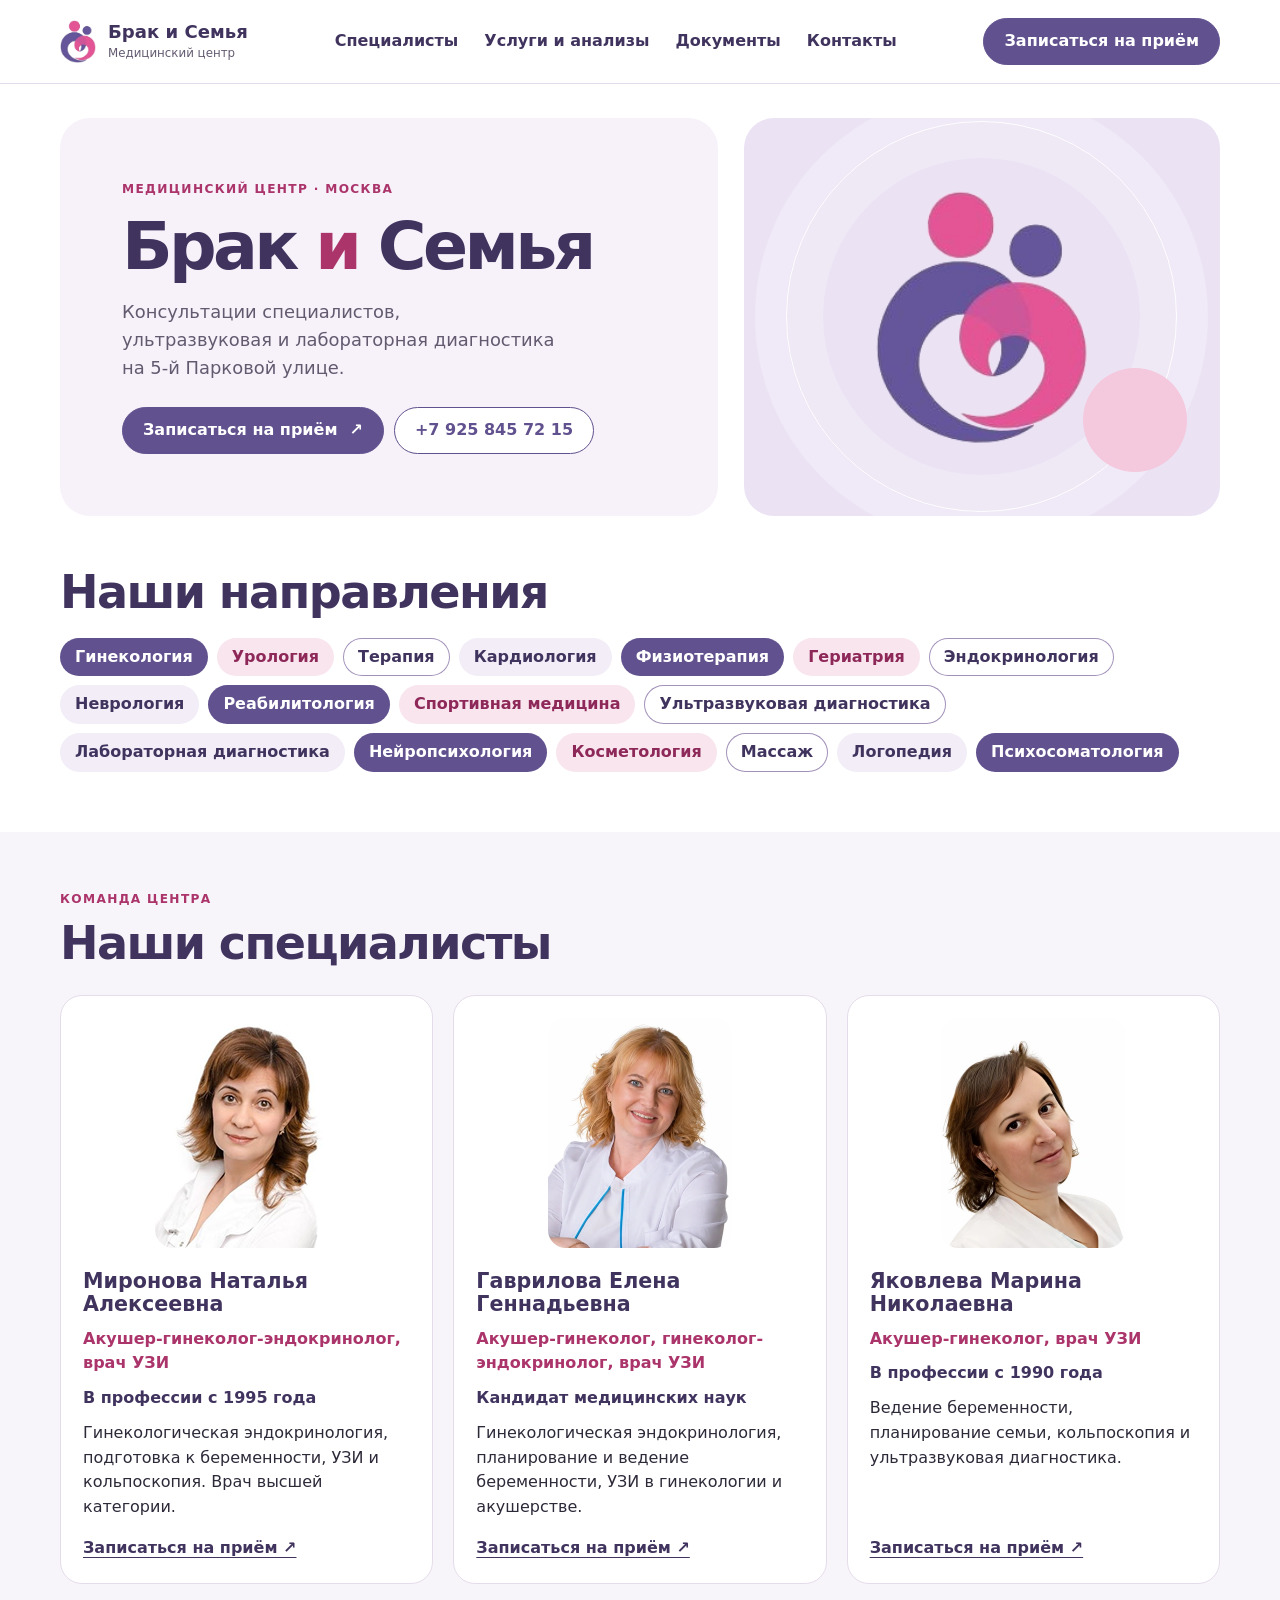
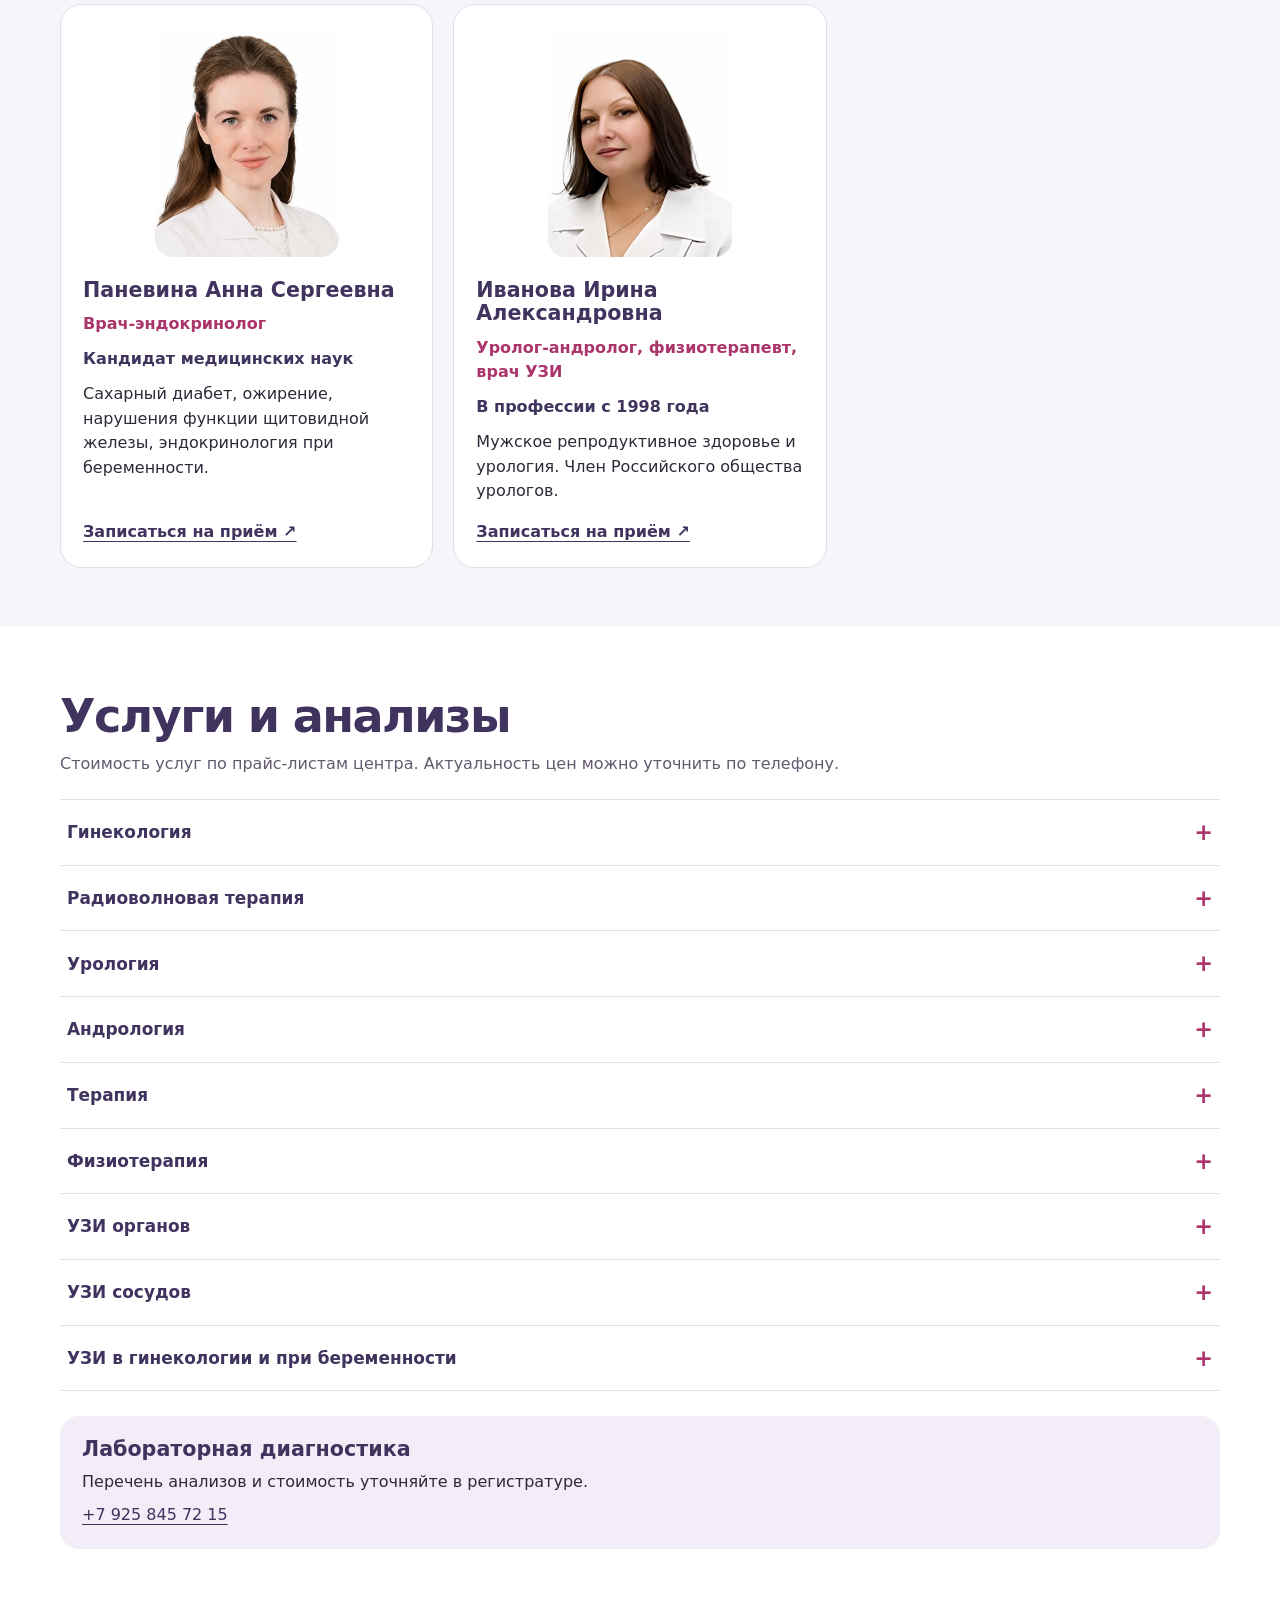
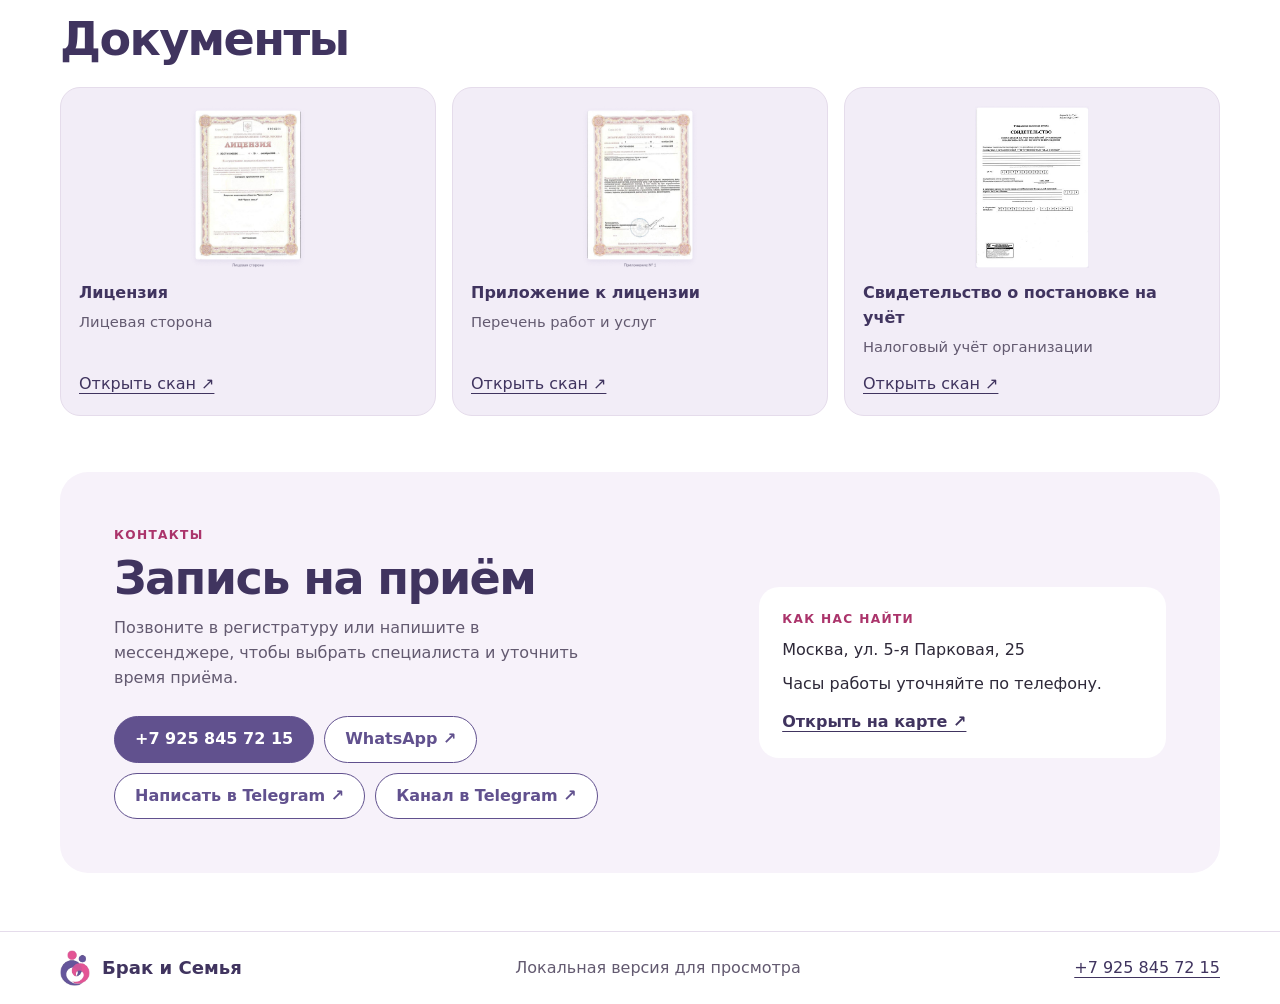
==== index.html @ eb8e4279 "9 ссылка на канал" ====
<!doctype html>
<html lang="ru">
<head>
<meta charset="utf-8">
<meta name="viewport" content="width=device-width, initial-scale=1">
<meta name="robots" content="noindex, nofollow">
<meta name="description" content="Медицинский центр «Брак и Семья» в Москве. Специалисты, услуги и цены, контакты для записи.">
<title>Брак и Семья | Медицинский центр в Москве</title>
<link rel="icon" href="logo.png">
<link rel="stylesheet" href="style.css?v=20261115">
<script src="content.js" defer></script>
<script src="site.js?v=telegram-2" defer></script>
</head>
<body>
<a class="skip" href="#main">Перейти к содержанию</a>
<header>
  <div class="wrap top">
    <a class="brand" href="#main"><img src="logo.png" alt="" width="36" height="43"><span>Брак и Семья<small>Медицинский центр</small></span></a>
    <nav aria-label="Основное меню"><a href="#doctors">Специалисты</a><a href="#services">Услуги и анализы</a><a href="#documents">Документы</a><a href="#contacts">Контакты</a></nav>
    <a class="button" href="#contacts">Записаться на приём</a>
  </div>
</header>
<main id="main">
  <section class="wrap hero" aria-labelledby="title">
    <div class="intro">
      <p class="label">Медицинский центр · Москва</p>
      <h1 id="title">Брак <span>и</span> Семья</h1>
      <p class="lede">Консультации специалистов, ультразвуковая и лабораторная диагностика на 5-й Парковой улице.</p>
      <div class="actions"><a class="button" href="#contacts">Записаться на приём <span aria-hidden="true">↗</span></a><a class="button outline phone"></a></div>
    </div>
    <div class="hero-art" aria-hidden="true"><div class="ring"></div><img src="logo.png" alt="" width="187" height="222"><span class="dot"></span></div>
  </section>
  <section class="wrap directions" aria-labelledby="directions-title">
    <h2 id="directions-title">Наши направления</h2>
    <ul class="chips" id="directions"></ul>
  </section>
  <section class="band" id="doctors" aria-labelledby="doctors-title"><div class="wrap">
    <p class="label">Команда центра</p>
    <h2 id="doctors-title">Наши специалисты</h2>
    <div id="doctor-list" class="doctor-grid"></div>
  </div></section>
  <section class="wrap services" id="services" aria-labelledby="services-title">
    <h2 id="services-title">Услуги и анализы</h2>
    <p class="muted">Стоимость услуг по прайс-листам центра. Актуальность цен можно уточнить по телефону.</p>
    <div id="price-list"></div>
    <div class="labs"><h3>Лабораторная диагностика</h3><p>Перечень анализов и стоимость уточняйте в регистратуре.</p><a class="phone"></a></div>
  </section>
  <section class="wrap documents" id="documents" aria-labelledby="documents-title">
    <h2 id="documents-title">Документы</h2>
    <ul class="document-grid">
      <li><a class="document-card" href="license-front.png" target="_blank" rel="noopener">
        <img src="license-front.png" alt="" loading="lazy">
        <span class="document-name">Лицензия</span>
        <span class="document-description">Лицевая сторона</span>
        <span class="document-action">Открыть скан <span aria-hidden="true">↗</span><span class="sr-only"> в новой вкладке</span></span>
      </a></li>
      <li><a class="document-card" href="license-appendix.png" target="_blank" rel="noopener">
        <img src="license-appendix.png" alt="" loading="lazy">
        <span class="document-name">Приложение к лицензии</span>
        <span class="document-description">Перечень работ и услуг</span>
        <span class="document-action">Открыть скан <span aria-hidden="true">↗</span><span class="sr-only"> в новой вкладке</span></span>
      </a></li>
      <li><a class="document-card" href="tax-certificate.png" target="_blank" rel="noopener">
        <img src="tax-certificate.png" alt="" loading="lazy">
        <span class="document-name">Свидетельство о постановке на учёт</span>
        <span class="document-description">Налоговый учёт организации</span>
        <span class="document-action">Открыть скан <span aria-hidden="true">↗</span><span class="sr-only"> в новой вкладке</span></span>
      </a></li>
    </ul>
  </section>
  <section class="wrap contact-section" id="contacts" aria-labelledby="contacts-title"><div class="contact">
    <div><p class="label">Контакты</p><h2 id="contacts-title">Запись на приём</h2><p class="contact-copy">Позвоните в регистратуру или напишите в мессенджере, чтобы выбрать специалиста и уточнить время приёма.</p>
      <div class="actions"><a class="button phone"></a><a class="button outline" id="whatsapp">WhatsApp ↗</a><a class="button outline" id="telegram-link">Написать в Telegram ↗</a><a class="button outline" href="https://t.me/budetpups">Канал в Telegram ↗</a></div>
    </div>
    <div class="location"><p class="label">Как нас найти</p><p id="address"></p><p id="hours"></p><a id="map">Открыть на карте ↗</a></div>
  </div></section>
</main>
<footer><div class="wrap bottom"><a class="brand" href="#main"><img src="logo.png" alt="" width="30" height="36"><span>Брак и Семья</span></a><p>Локальная версия для просмотра</p><a class="phone"></a></div></footer>
<noscript>Для отображения специалистов, прайс-листа и контактов включите JavaScript.</noscript>
</body>
</html>
---- style.css ----
:root {
  color-scheme: light;
  --purple: #61518e;
  --dark: #40345f;
  --pink: #ab346b;
  --rose: #f9e5ee;
  --lilac: #f2edf7;
  --ink: #2e2939;
  --muted: #635a70;
  --line: #e5dceb;
  font-family: Nunito, "Trebuchet MS", system-ui, sans-serif;
  color: var(--ink);
  background: #fff;
}
*, *::before, *::after { box-sizing: border-box; }
[hidden] { display: none !important; }
body { margin: 0; line-height: 1.55; }
a { color: var(--dark); text-underline-offset: .23em; }
a:hover { color: var(--pink); }
:focus-visible { outline: 3px solid var(--pink); outline-offset: 4px; }
p, h1, h2, h3 { margin: 0; }
.wrap { width: min(1160px, calc(100% - 64px)); margin-inline: auto; }
.skip { position: absolute; top: 0; left: 1rem; transform: translateY(-120%); background: white; z-index: 2; }
.skip:focus { transform: none; }
header { border-bottom: 1px solid var(--line); }
.top, .bottom { display: flex; justify-content: space-between; align-items: center; gap: 24px; padding-block: 18px; }
.brand { display: inline-flex; align-items: center; gap: 12px; text-decoration: none; font-weight: 850; font-size: 1.13rem; line-height: 1.14; }
.brand small { display: block; font-weight: 500; color: var(--muted); font-size: .74rem; margin-top: 4px; }
nav { display: flex; flex-wrap: wrap; gap: 26px; }
nav a { font-weight: 650; text-decoration: none; }
.button { display: inline-flex; align-items: center; justify-content: center; gap: 12px; min-height: 46px; padding: 10px 20px; border-radius: 999px; border: 1px solid var(--purple); background: var(--purple); color: white; text-decoration: none; font-weight: 750; text-align: center; }
.button:hover { color: white; background: var(--dark); }
.outline { background: white; color: var(--purple); }
.hero { display: grid; grid-template-columns: 1.38fr 1fr; gap: 26px; margin-top: 34px; }
.intro, .hero-art { border-radius: 30px; min-height: 374px; }
.intro { padding: clamp(30px, 5vw, 62px); background: #f7f2fa; display: grid; align-content: center; justify-items: start; }
.label { color: var(--pink); font-size: .76rem; letter-spacing: .11em; text-transform: uppercase; font-weight: 850; }
h1, h2, h3 { color: var(--dark); line-height: 1.13; }
h1 { font-size: clamp(2.6rem, 5.2vw, 4.8rem); letter-spacing: -.055em; margin: .15em 0 .22em; }
h1 span { color: var(--pink); }
.lede { color: var(--muted); font-size: 1.12rem; max-width: 38ch; }
.actions { display: flex; flex-wrap: wrap; gap: 10px; margin-top: 25px; }
.hero-art { position: relative; overflow: hidden; isolation: isolate; display: grid; place-items: center; background: #ebe3f4; }
.hero-art img { position: relative; z-index: 1; width: clamp(145px, 17vw, 218px); height: auto; }
.ring { position: absolute; width: 82%; aspect-ratio: 1; border: 1px solid #fff; border-radius: 50%; box-shadow: 0 0 0 31px #ffffff37, inset 0 0 0 36px #ffffff32; }
.dot { position: absolute; border-radius: 50%; width: 104px; height: 104px; background: #f4c8dd; right: 7%; bottom: 11%; }
h2 { font-size: clamp(1.8rem, 3.6vw, 3rem); letter-spacing: -.035em; }
.directions { padding-block: 50px 60px; }
.chips { list-style: none; padding: 0; display: flex; flex-wrap: wrap; gap: 9px; margin: 20px 0 0; }
.chips li { padding: 7px 15px; border-radius: 99px; background: var(--lilac); color: var(--dark); font-weight: 680; }
.chips li:nth-child(4n+2) { background: var(--rose); color: #8d2858; }
.chips li:nth-child(4n+3) { background: white; box-shadow: inset 0 0 0 1px #a292b9; }
.chips li:nth-child(4n+1) { background: var(--purple); color: white; }
.band { background: #f8f5fa; padding-block: 58px; }
.band h2, .contact h2 { margin-top: 8px; }
.doctor-grid { display: grid; grid-template-columns: repeat(3, minmax(0, 1fr)); gap: 20px; margin-top: 26px; }
.doctor { border: 1px solid var(--line); border-radius: 22px; overflow: hidden; background: white; display: flex; flex-direction: column; }
.portrait { display: block; width: min(184px, calc(100% - 32px)); height: auto; aspect-ratio: 4 / 5; object-fit: contain; margin: 22px auto 0; border-radius: 18px; }
.doctor-body { padding: 22px; display: flex; flex-direction: column; flex: 1; gap: 10px; }
.doctor h3, .labs h3 { font-size: 1.29rem; }
.role { color: var(--pink); font-weight: 720; }
.credential { font-weight: 740; color: var(--dark); }
.doctor-link { padding-top: 6px; margin-top: auto; font-weight: 750; }
.services { padding-block: 64px 24px; }
.muted { margin-top: 10px; color: var(--muted); }
#price-list { margin-top: 22px; }
.price { border-bottom: 1px solid var(--line); }
.price:first-child { border-top: 1px solid var(--line); }
summary { cursor: pointer; font-weight: 760; color: var(--dark); }
.price summary { list-style: none; display: flex; justify-content: space-between; align-items: center; gap: 14px; padding: 15px 7px; font-size: 1.06rem; }
.price summary::-webkit-details-marker { display: none; }
.price summary::after { content: "+"; font-size: 1.4rem; color: var(--pink); }
.price[open] summary::after { content: "−"; }
table { width: 100%; border-collapse: collapse; margin-bottom: 14px; text-align: left; }
th, td { padding: 10px 7px; border-top: 1px solid var(--line); }
th { color: var(--muted); }
td:last-child, th:last-child { text-align: right; white-space: nowrap; }
td:last-child { color: var(--dark); font-weight: 760; }
.labs { padding: 22px; margin-top: 25px; border-radius: 19px; background: var(--lilac); }
.labs p { margin: 8px 0; }
.contact-section { padding-block: 36px 58px; }
.contact { display: grid; grid-template-columns: 1.5fr 1fr; gap: 35px; background: #f7f2fa; border-radius: 28px; padding: clamp(24px, 5vw, 54px); }
.contact-copy { max-width: 48ch; margin-top: 12px; color: var(--muted); }
.location { padding: 23px; background: white; border-radius: 20px; align-self: center; }
.location p + p { margin-top: 9px; }
.location a { display: inline-block; margin-top: 14px; font-weight: 750; }
#telegram-code { margin-top: 16px; }
#telegram-code img { display: block; margin-top: 12px; max-width: 100%; height: auto; border-radius: 12px; }
footer { border-top: 1px solid var(--line); color: var(--muted); }
.documents { padding-block: 40px 20px; }
.document-grid { display: grid; grid-template-columns: repeat(3, minmax(0, 1fr)); gap: 16px; list-style: none; padding: 0; margin: 22px 0 0; }
.document-card { height: 100%; display: flex; flex-direction: column; gap: 5px; padding: 18px; border-radius: 20px; background: var(--lilac); border: 1px solid var(--line); text-decoration: none; }
.document-card img { width: 100%; height: 162px; object-fit: contain; margin-bottom: 8px; }
.document-name { font-weight: 780; }
.document-description { color: var(--muted); font-size: .92rem; }
.document-action { margin-top: auto; padding-top: 8px; text-decoration: underline; }
.sr-only { position: absolute; width: 1px; height: 1px; padding: 0; margin: -1px; overflow: hidden; clip-path: inset(50%); white-space: nowrap; }
@media (max-width: 950px) {
  .top { flex-wrap: wrap; }
  nav { order: 3; width: 100%; }
  .doctor-grid { grid-template-columns: repeat(2, minmax(0, 1fr)); }
}
@media (max-width: 670px) {
  .wrap { width: calc(100% - 32px); }
  .top { gap: 14px; }
  .top .button { font-size: .85rem; padding-inline: 12px; }
  nav { gap: 8px 16px; font-size: .9rem; }
  .hero, .contact { grid-template-columns: 1fr; gap: 12px; }
  .hero { margin-top: 18px; }
  .intro { min-height: 0; }
  .hero-art { min-height: 205px; }
  .hero-art img { width: 110px; }
  .directions, .band, .services { padding-top: 36px; }
  .doctor-grid, .document-grid { grid-template-columns: 1fr; }
  .contact { gap: 22px; }
  .bottom { align-items: start; flex-direction: column; gap: 10px; }
}
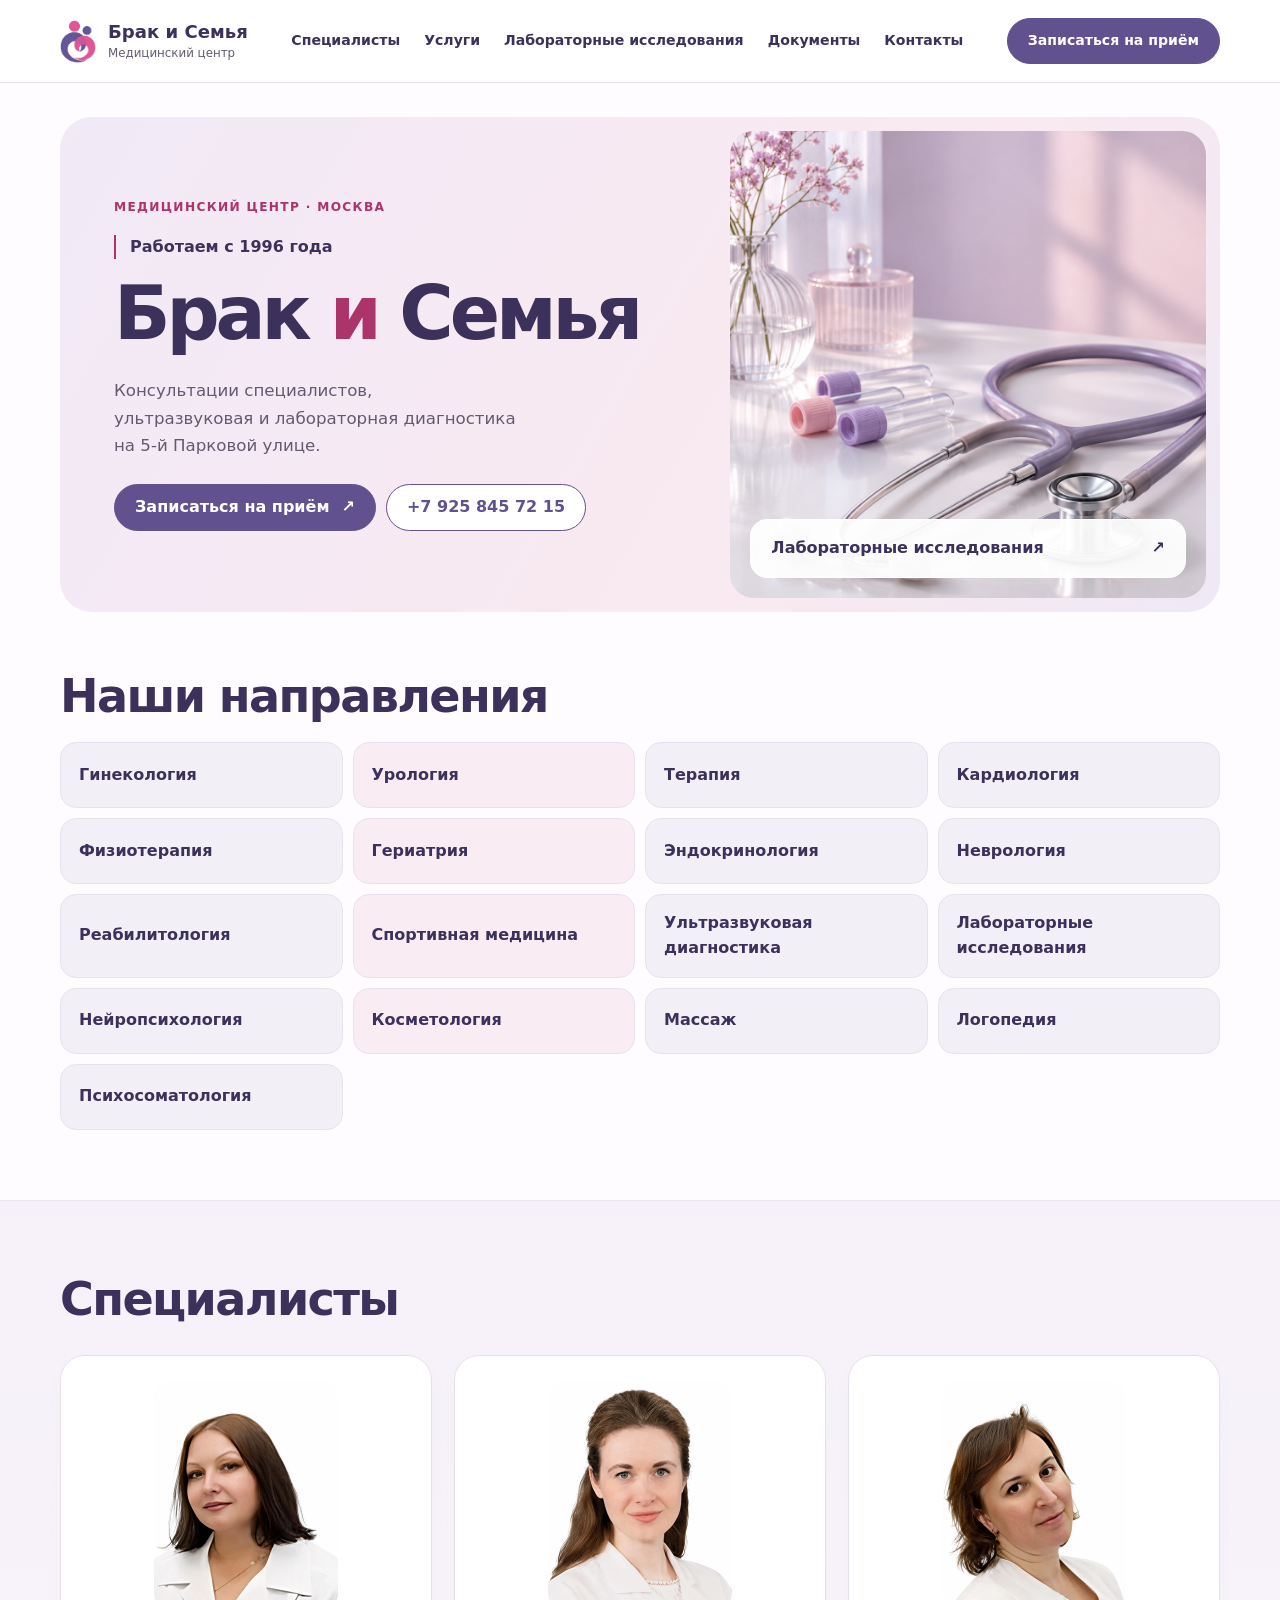
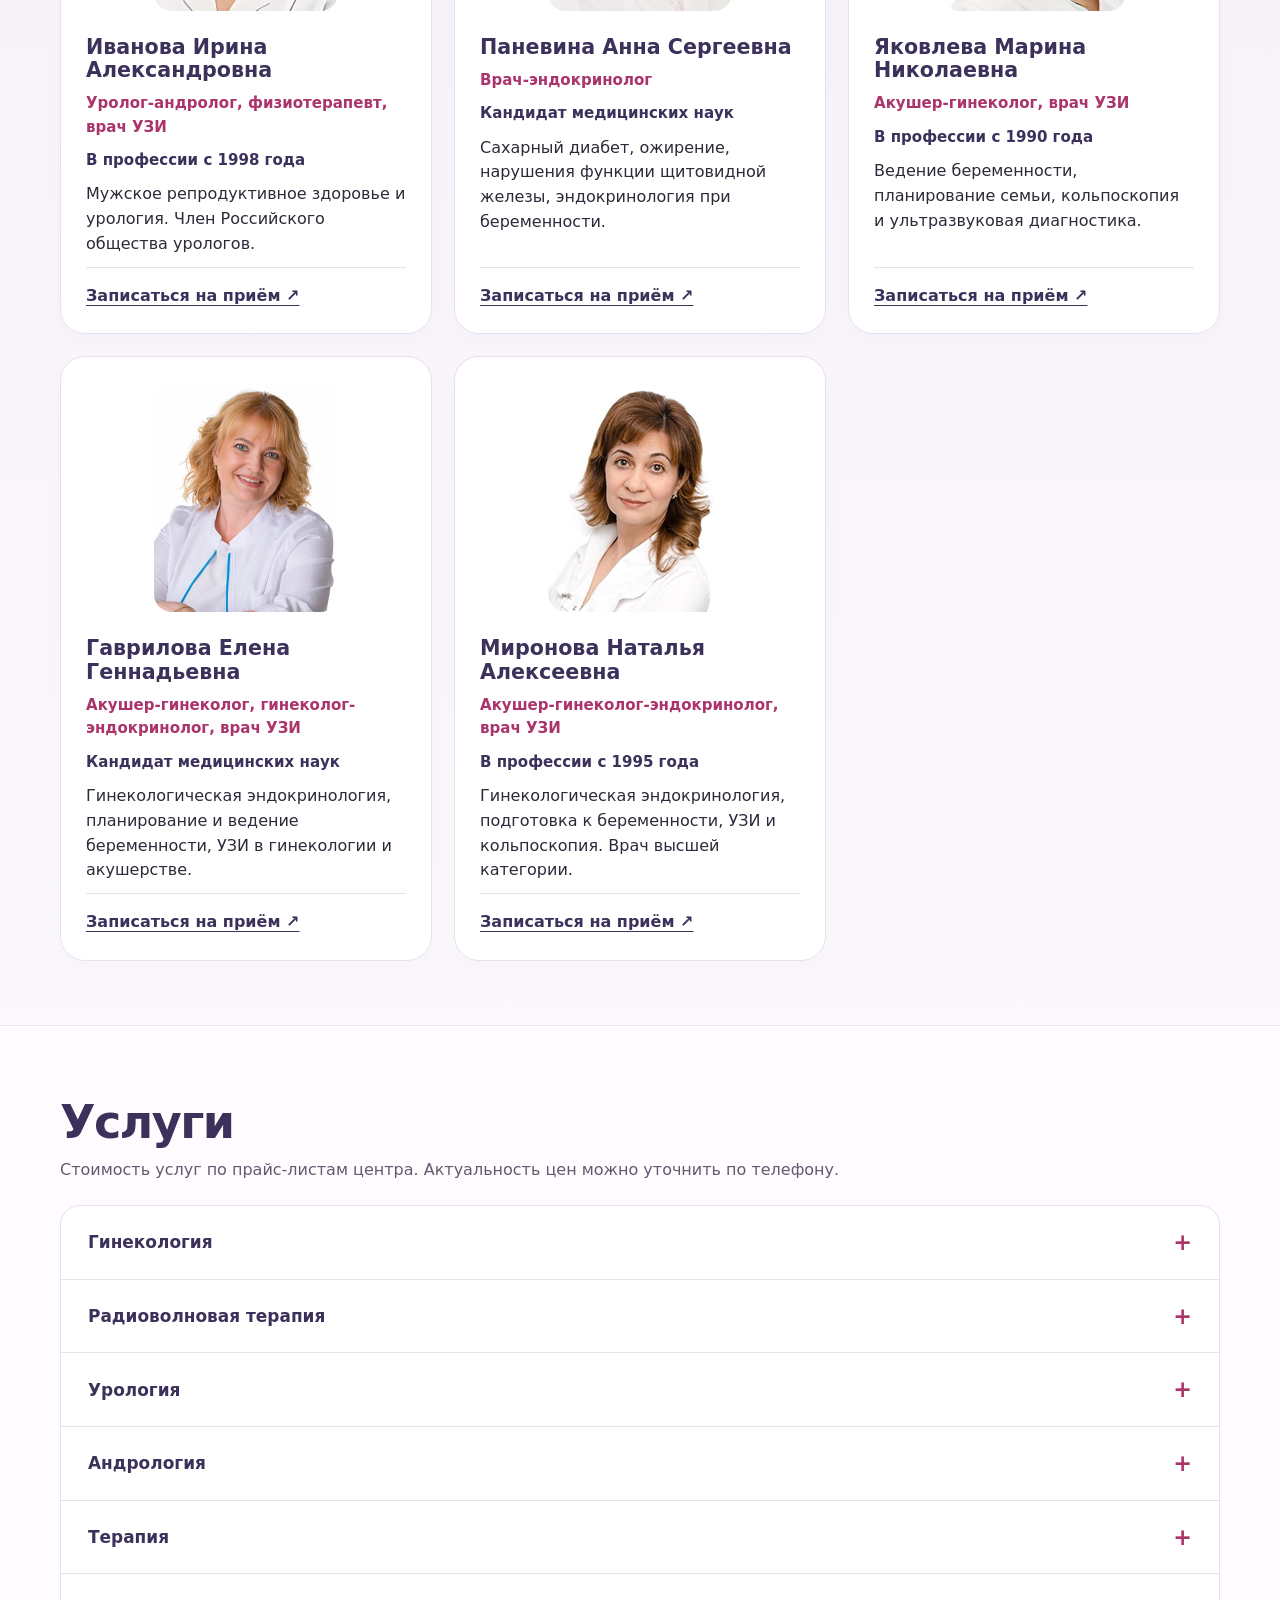
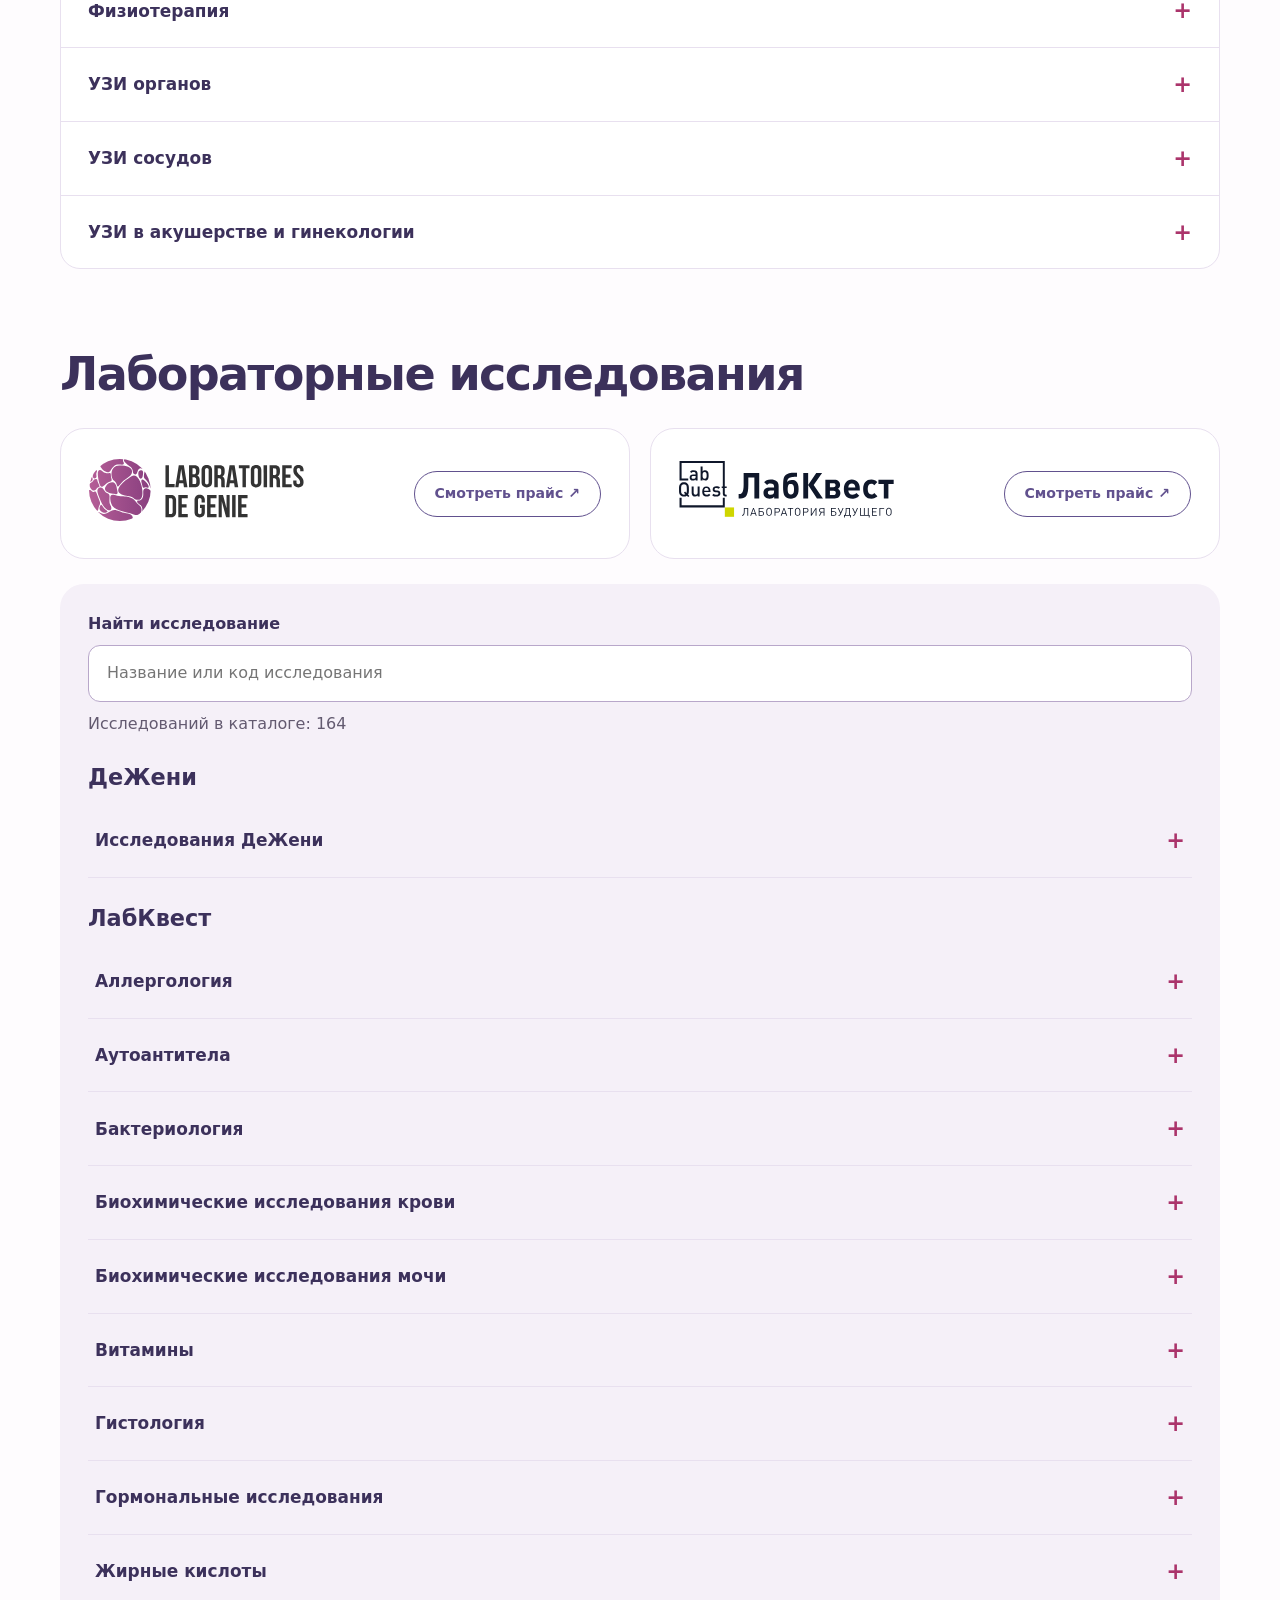
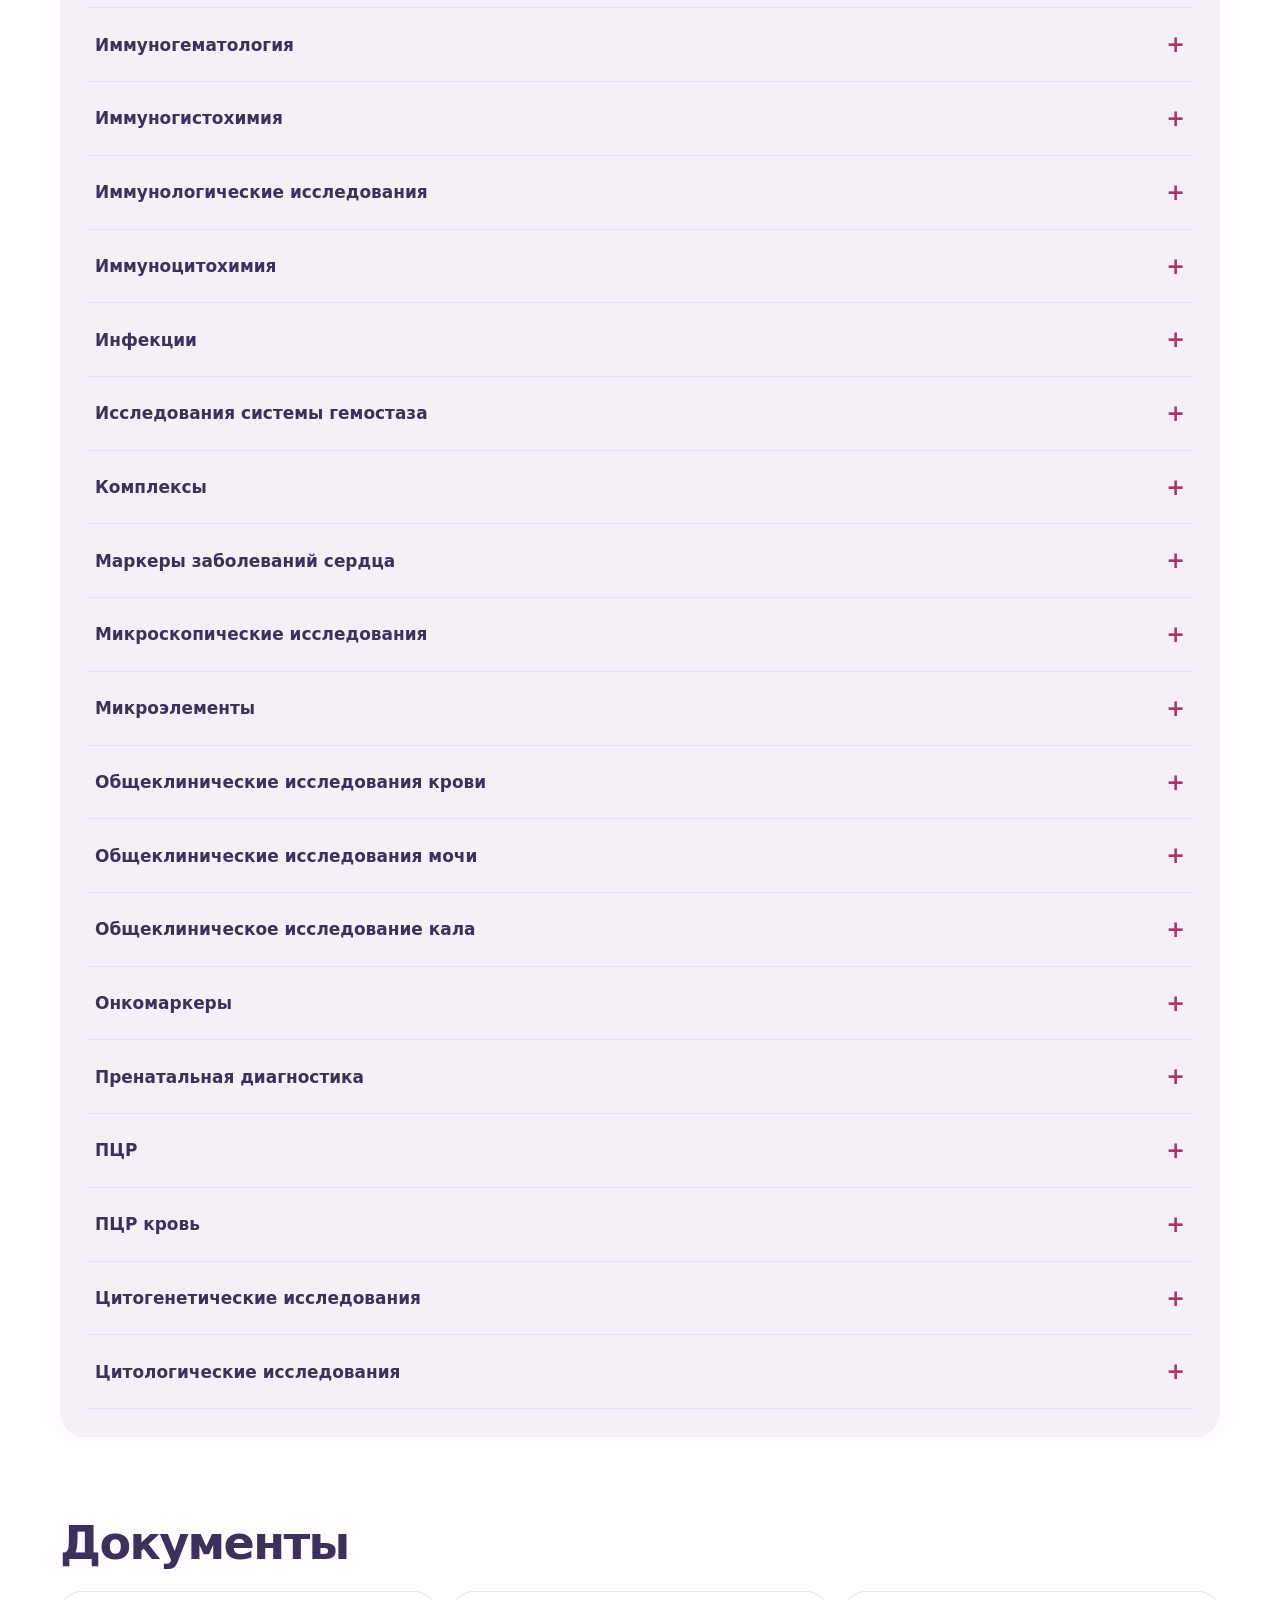
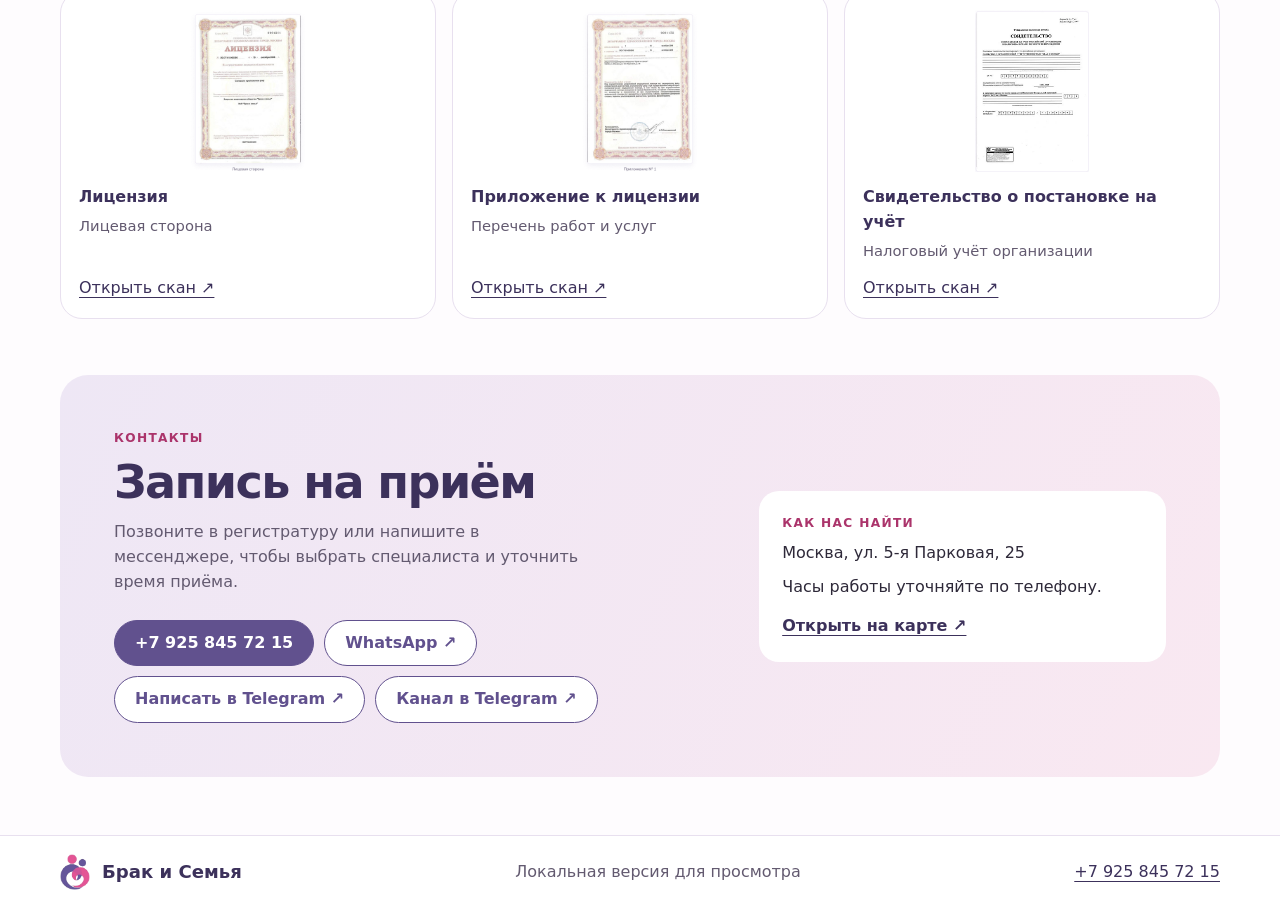
==== commit 23917cef: "big obnovlenie Обновление с правками и редизайн" ====
--- a/index.html
+++ b/index.html
@@ -7,43 +7,52 @@
 <meta name="description" content="Медицинский центр «Брак и Семья» в Москве. Специалисты, услуги и цены, контакты для записи.">
 <title>Брак и Семья | Медицинский центр в Москве</title>
 <link rel="icon" href="logo.png">
-<link rel="stylesheet" href="style.css?v=20261115">
-<script src="content.js" defer></script>
-<script src="site.js?v=telegram-2" defer></script>
+<link rel="stylesheet" href="style.css?v=20261123">
+<script src="content.js?v=20261123" defer></script>
+<script src="site.js?v=20261123" defer></script>
 </head>
 <body>
 <a class="skip" href="#main">Перейти к содержанию</a>
 <header>
   <div class="wrap top">
     <a class="brand" href="#main"><img src="logo.png" alt="" width="36" height="43"><span>Брак и Семья<small>Медицинский центр</small></span></a>
-    <nav aria-label="Основное меню"><a href="#doctors">Специалисты</a><a href="#services">Услуги и анализы</a><a href="#documents">Документы</a><a href="#contacts">Контакты</a></nav>
+    <nav aria-label="Основное меню"><a href="#doctors">Специалисты</a><a href="#services">Услуги</a><a href="#laboratory">Лабораторные исследования</a><a href="#documents">Документы</a><a href="#contacts">Контакты</a></nav>
     <a class="button" href="#contacts">Записаться на приём</a>
   </div>
 </header>
 <main id="main">
   <section class="wrap hero" aria-labelledby="title">
     <div class="intro">
-      <p class="label">Медицинский центр · Москва</p>
+      <p class="label">Медицинский центр · Москва</p><p class="since">Работаем с 1996 года</p>
       <h1 id="title">Брак <span>и</span> Семья</h1>
       <p class="lede">Консультации специалистов, ультразвуковая и лабораторная диагностика на 5-й Парковой улице.</p>
       <div class="actions"><a class="button" href="#contacts">Записаться на приём <span aria-hidden="true">↗</span></a><a class="button outline phone"></a></div>
     </div>
-    <div class="hero-art" aria-hidden="true"><div class="ring"></div><img src="logo.png" alt="" width="187" height="222"><span class="dot"></span></div>
+    <div class="hero-art"><img class="hero-photo" src="medical-still-life.png" alt="Медицинские инструменты и лабораторные пробирки" width="1024" height="1280"><a class="hero-caption" href="#laboratory">Лабораторные исследования <span aria-hidden="true">↗</span></a></div>
   </section>
   <section class="wrap directions" aria-labelledby="directions-title">
     <h2 id="directions-title">Наши направления</h2>
     <ul class="chips" id="directions"></ul>
   </section>
   <section class="band" id="doctors" aria-labelledby="doctors-title"><div class="wrap">
-    <p class="label">Команда центра</p>
-    <h2 id="doctors-title">Наши специалисты</h2>
+    <h2 id="doctors-title">Специалисты</h2>
     <div id="doctor-list" class="doctor-grid"></div>
   </div></section>
   <section class="wrap services" id="services" aria-labelledby="services-title">
-    <h2 id="services-title">Услуги и анализы</h2>
+    <h2 id="services-title">Услуги</h2>
     <p class="muted">Стоимость услуг по прайс-листам центра. Актуальность цен можно уточнить по телефону.</p>
     <div id="price-list"></div>
-    <div class="labs"><h3>Лабораторная диагностика</h3><p>Перечень анализов и стоимость уточняйте в регистратуре.</p><a class="phone"></a></div>
+    
+  </section>
+  <section class="wrap laboratory" id="laboratory" aria-labelledby="laboratory-title">
+    <h2 id="laboratory-title">Лабораторные исследования</h2>
+    <div class="lab-partners" id="lab-partners"></div>
+    <div class="lab-catalog">
+      <label for="lab-search">Найти исследование</label>
+      <input id="lab-search" type="search" placeholder="Название или код исследования" autocomplete="off">
+      <p id="lab-status" class="muted" role="status"></p>
+      <div id="lab-prices"></div>
+    </div>
   </section>
   <section class="wrap documents" id="documents" aria-labelledby="documents-title">
     <h2 id="documents-title">Документы</h2>
--- a/style.css
+++ b/style.css
@@ -115,3 +115,81 @@
   .contact { gap: 22px; }
   .bottom { align-items: start; flex-direction: column; gap: 10px; }
 }
+
+/* Refined clinic layout and laboratory catalogue. */
+:root { --dark: #3c315b; --line: #e8e0ef; }
+body { background: #fefcfe; }
+header { background: #fff; }
+.top { gap: 20px; flex-wrap: wrap; }
+nav { gap: 12px 24px; flex: 1 1 500px; justify-content: center; font-size: .88rem; }
+.top > .button { font-size: .88rem; }
+.hero { background: linear-gradient(120deg, #f1eaf7, #fae9f0 66%, #eee9f6); padding: 14px; gap: 0; border-radius: 32px; min-height: 495px; }
+.intro { background: none; padding: 40px; }
+.since { margin-top: 18px; padding-left: 14px; border-left: 2px solid var(--pink); color: var(--dark); font-weight: 700; }
+h1 { margin-top: 17px; font-size: clamp(2.8rem, 5.8vw, 5rem); line-height: 1.03; }
+.lede { margin-top: 8px; font-size: 1.04rem; line-height: 1.65; }
+.hero-art { border-radius: 24px; min-height: 460px; background: #eee4f0; }
+.hero-art .hero-photo { position: absolute; inset: 0; width: 100%; height: 100%; object-fit: cover; }
+.hero-caption { position: absolute; bottom: 20px; left: 20px; right: 20px; display: flex; justify-content: space-between; gap: 15px; padding: 16px 20px; background: #fffffff0; border: 1px solid white; border-radius: 17px; text-decoration: none; font-weight: 750; z-index: 1; }
+.directions { padding-block: 58px 70px; }
+.chips { display: grid; grid-template-columns: repeat(4, minmax(0, 1fr)); gap: 10px; }
+.chips li, .chips li:nth-child(n) { min-height: 66px; display: flex; align-items: center; padding: 16px 18px; border-radius: 16px; box-shadow: none; background: #f3eff7; color: var(--dark); border: 1px solid #e9e1ef; }
+.chips li:nth-child(4n+2) { background: #f9edf3; }
+.band { background: linear-gradient(#f6f1f9, #fbf8fc); border-top: 1px solid #eee5f3; border-bottom: 1px solid #eee5f3; padding-block: 64px; }
+.doctor-grid { gap: 22px; margin-top: 30px; }
+.doctor { box-shadow: 0 8px 25px #49345a05; border-radius: 25px; }
+.portrait { margin-top: 25px; }
+.doctor-body { padding: 25px; }
+.doctor-link { display: inline-block; padding-top: 16px; border-top: 1px solid var(--line); }
+.role { font-size: .94rem; }
+.credential { font-size: .94rem; }
+.services { padding-top: 70px; }
+#price-list { border-radius: 20px; border: 1px solid var(--line); overflow: hidden; background: #fff; }
+#price-list .price { padding-inline: 20px; }
+#price-list .price:first-child { border-top: 0; }
+#price-list .price:last-child { border-bottom: 0; }
+.price summary { padding-block: 19px; }
+td { overflow-wrap: anywhere; }
+.laboratory { padding-block: 55px 30px; }
+.lab-partners { display: grid; grid-template-columns: 1fr 1fr; gap: 20px; margin-top: 28px; }
+.lab-partner { display: flex; align-items: center; justify-content: space-between; gap: 20px; padding: 28px; background: white; border: 1px solid var(--line); border-radius: 24px; }
+.lab-partner > a:first-child { min-width: 0; }
+.lab-partner img { width: 100%; max-width: 215px; height: 65px; object-fit: contain; }
+.lab-partner .button { white-space: nowrap; font-size: .88rem; }
+.lab-catalog { margin-top: 25px; padding: 28px; background: #f5f0f8; border-radius: 24px; }
+.lab-catalog label { display: block; font-weight: 750; color: var(--dark); margin-bottom: 8px; }
+#lab-search { width: 100%; padding: 15px 18px; border: 1px solid #b8a7ca; border-radius: 12px; background: white; color: var(--ink); font: inherit; }
+.lab-price-section { scroll-margin-top: 20px; padding-top: 28px; }
+.lab-price-section h3 { font-size: 1.4rem; margin-bottom: 14px; }
+.lab-price-section table { background: white; font-size: .94rem; border-radius: 10px; }
+.lab-price-section th:first-child, .lab-price-section td:first-child { width: 65px; color: var(--muted); font-size: .84rem; }
+.lab-price-section td:nth-child(2) { line-height: 1.5; }
+.lab-price-section th:last-child { width: 100px; }
+.documents { padding-top: 50px; }
+.document-card { background: white; border-radius: 22px; }
+.contact { background: linear-gradient(115deg, #eee7f5, #f9e8f1); }
+footer { background: #fff; }
+@media (max-width: 1050px) {
+  nav { order: 3; flex-basis: 100%; justify-content: start; }
+  .chips { grid-template-columns: repeat(3, minmax(0, 1fr)); }
+  .lab-partner { flex-direction: column; align-items: start; }
+}
+@media (max-width: 670px) {
+  .hero { min-height: auto; gap: 12px; padding: 8px; border-radius: 25px; }
+  .intro { padding: 25px 17px; }
+  .hero-art { min-height: 290px; }
+  .hero-art .hero-photo { width: 100%; }
+  .hero-caption { font-size: .9rem; padding: 13px; bottom: 12px; left: 12px; right: 12px; }
+  .chips { grid-template-columns: repeat(2, minmax(0, 1fr)); }
+  .chips li, .chips li:nth-child(n) { padding: 12px; font-size: .9rem; }
+  .lab-partners { grid-template-columns: 1fr; }
+  .lab-partner { flex-direction: row; align-items: center; padding: 20px; gap: 12px; }
+  .lab-partner img { max-width: 145px; }
+  .lab-partner .button { font-size: .78rem; padding-inline: 12px; }
+  .lab-catalog { padding: 17px 12px; }
+  .lab-price-section table { font-size: .84rem; }
+  .lab-price-section th, .lab-price-section td { padding: 10px 5px; }
+  .lab-price-section th:first-child, .lab-price-section td:first-child { width: auto; font-size: .75rem; }
+  #price-list .price { padding-inline: 10px; }
+  .services, .laboratory { padding-top: 42px; }
+}
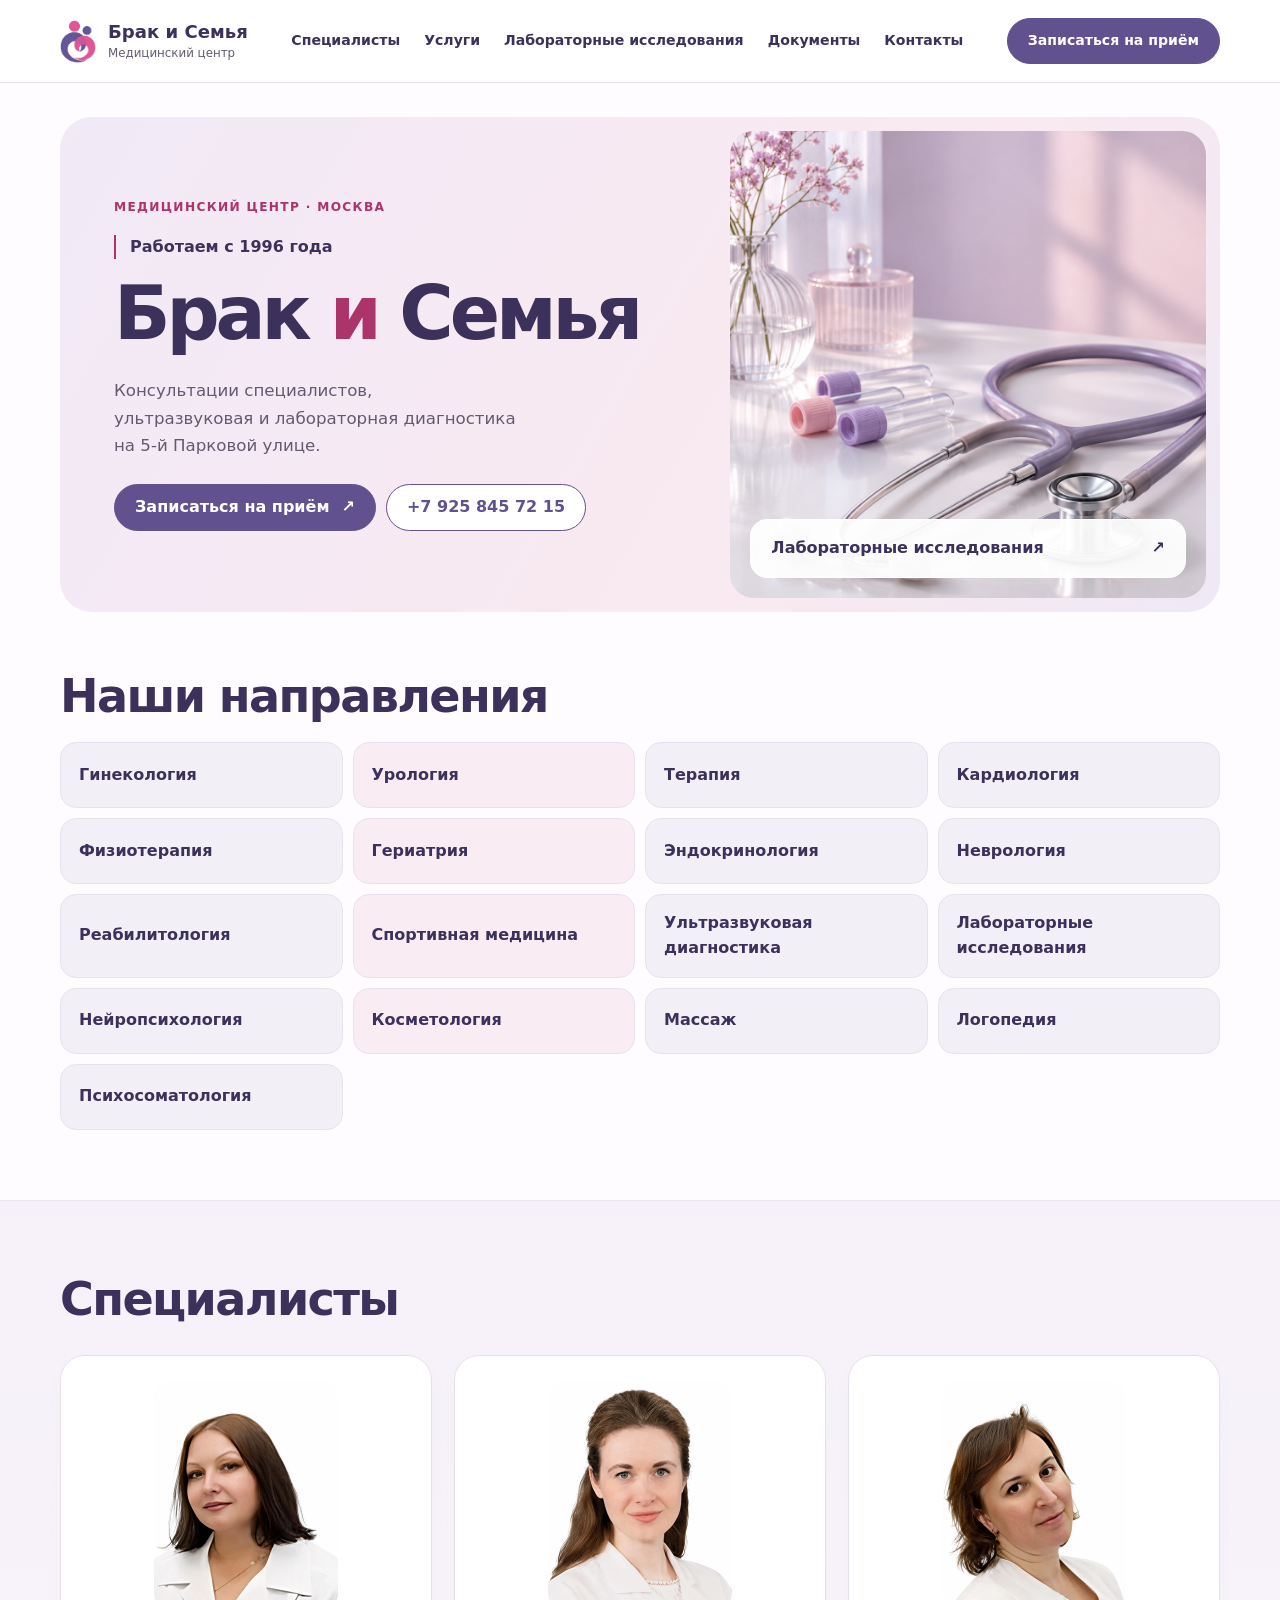
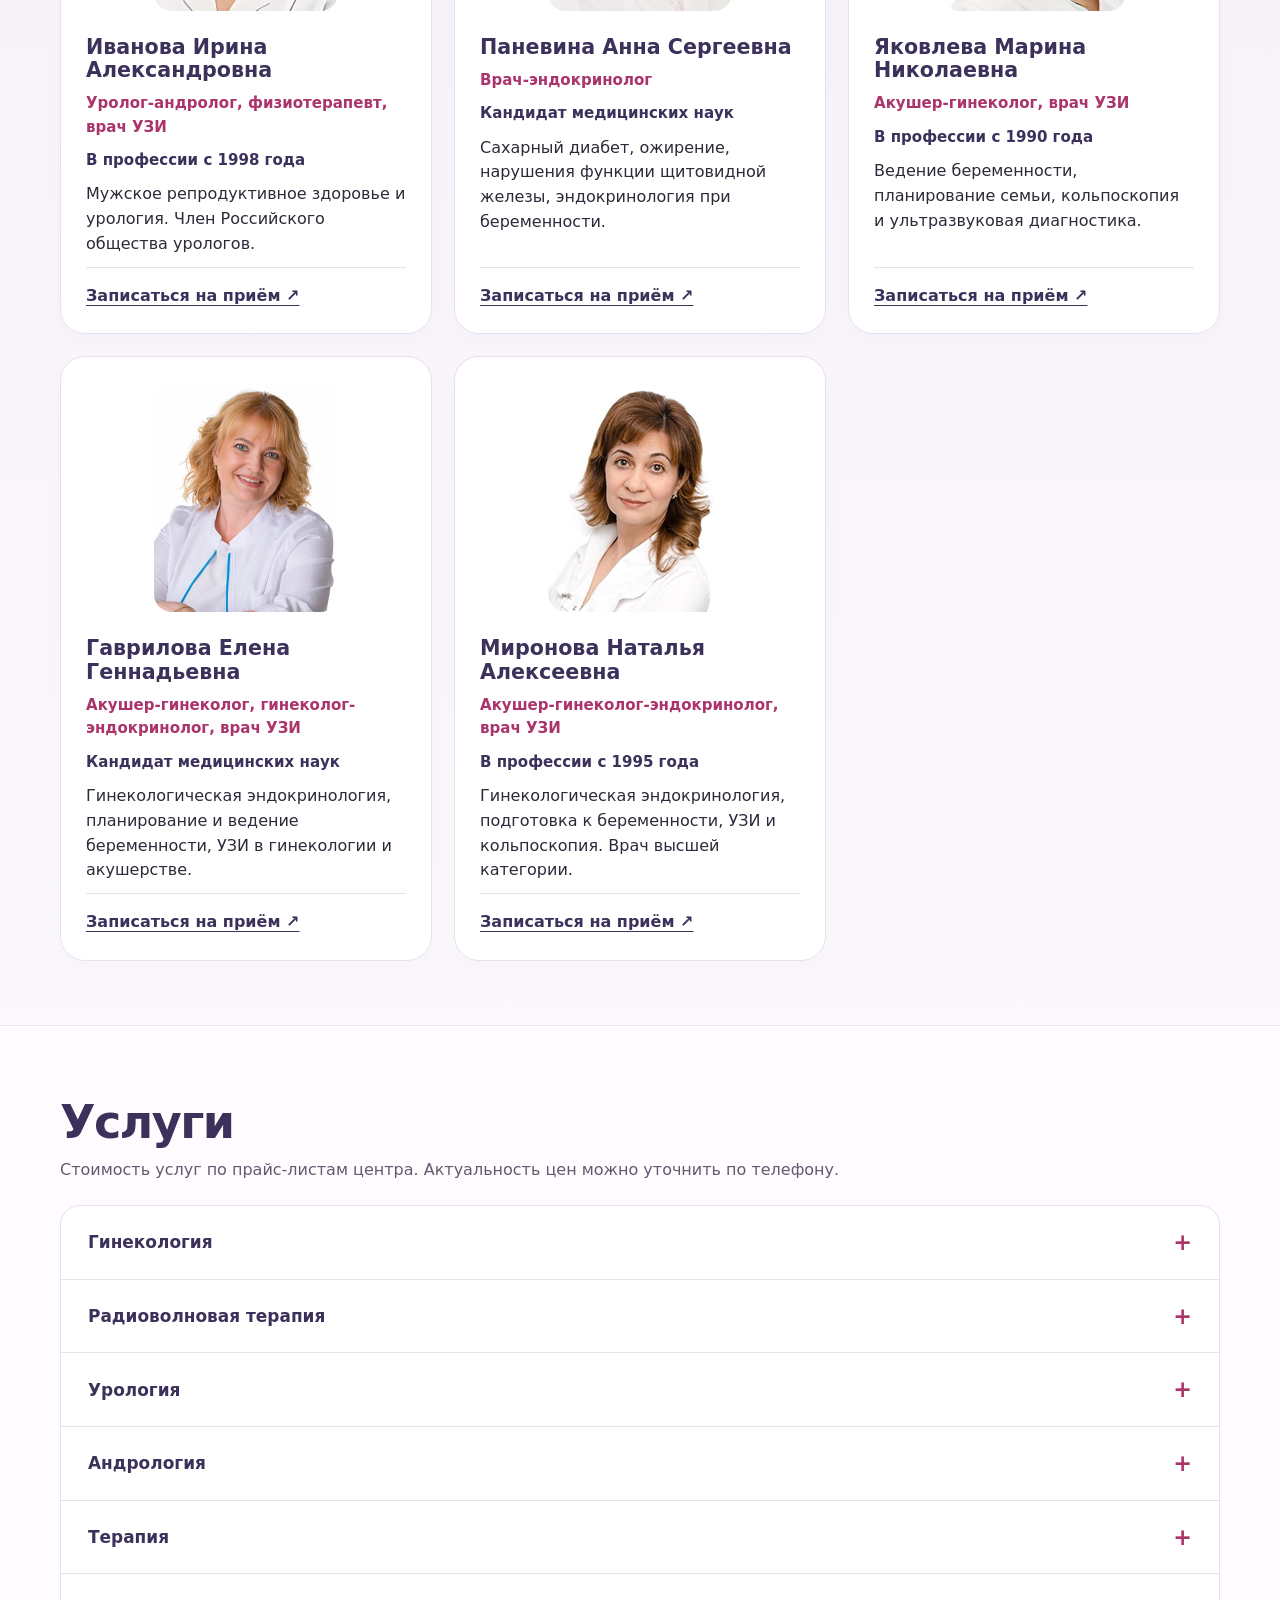
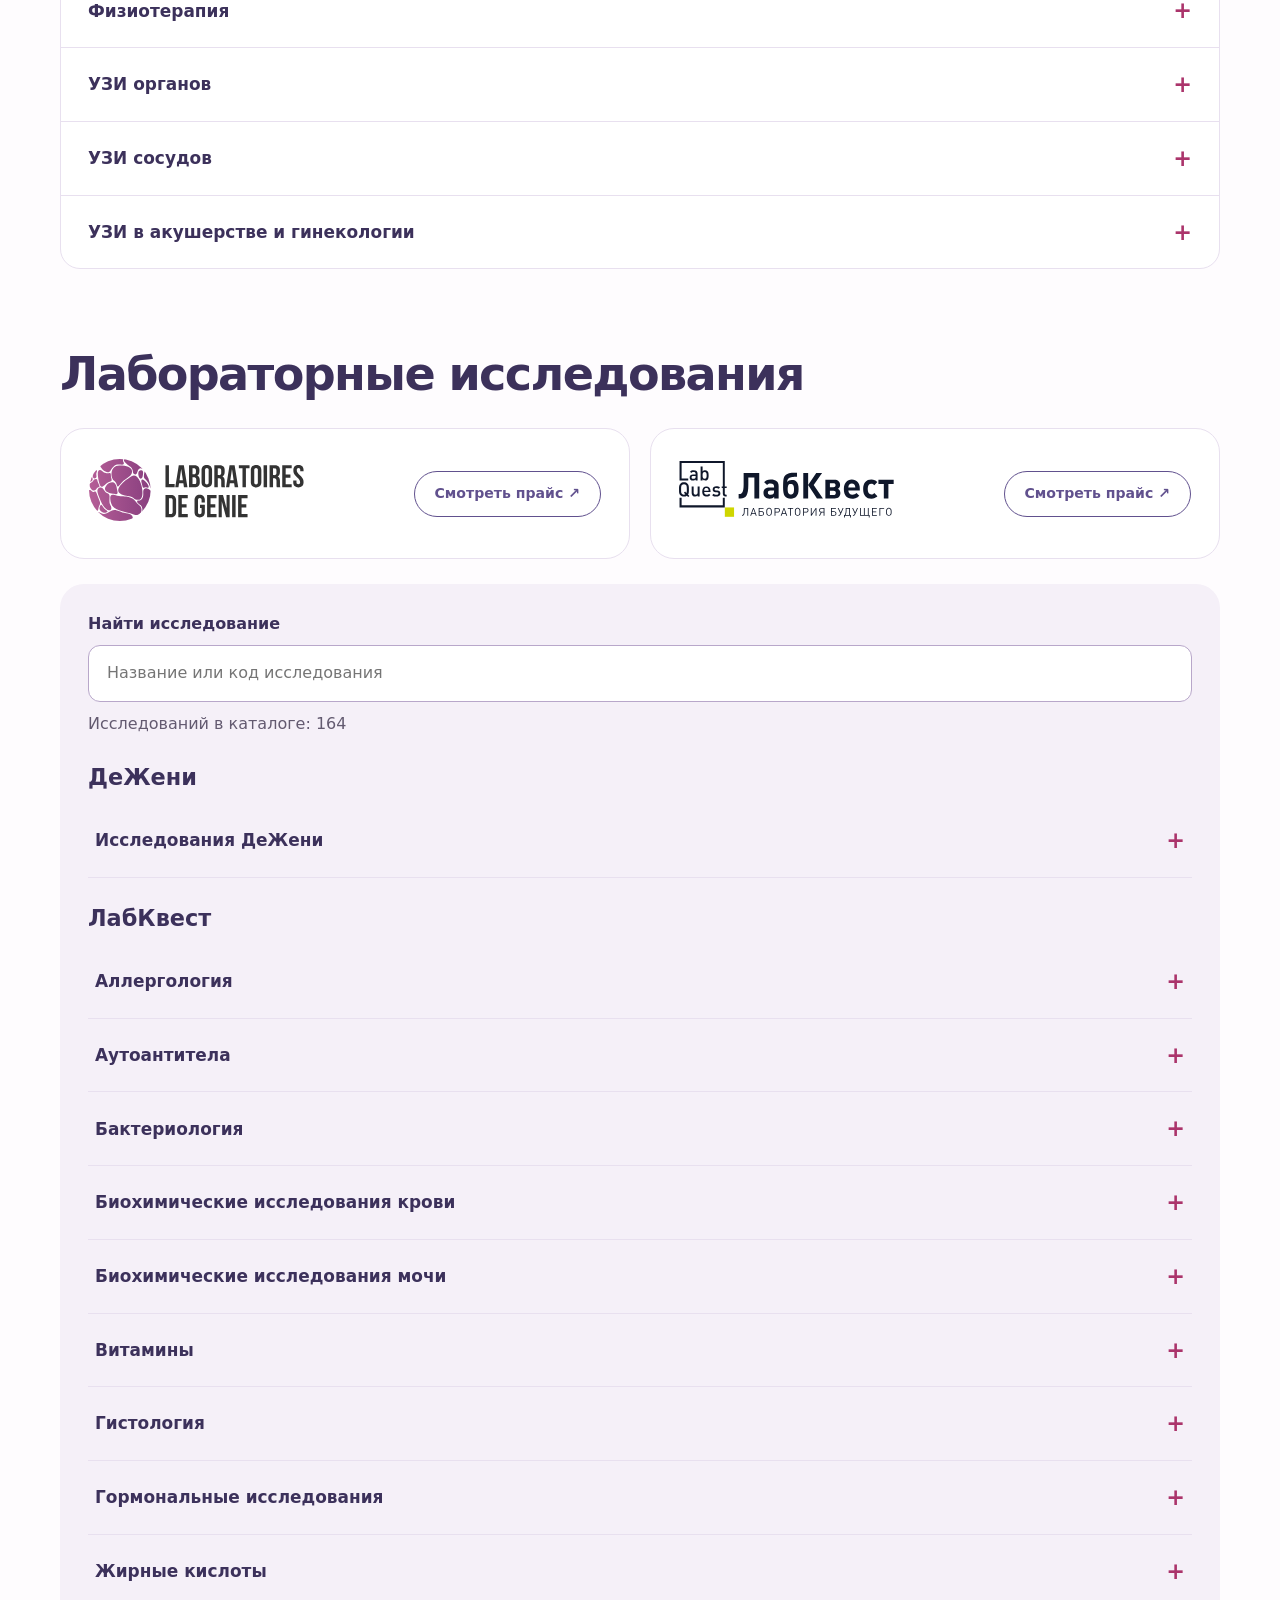
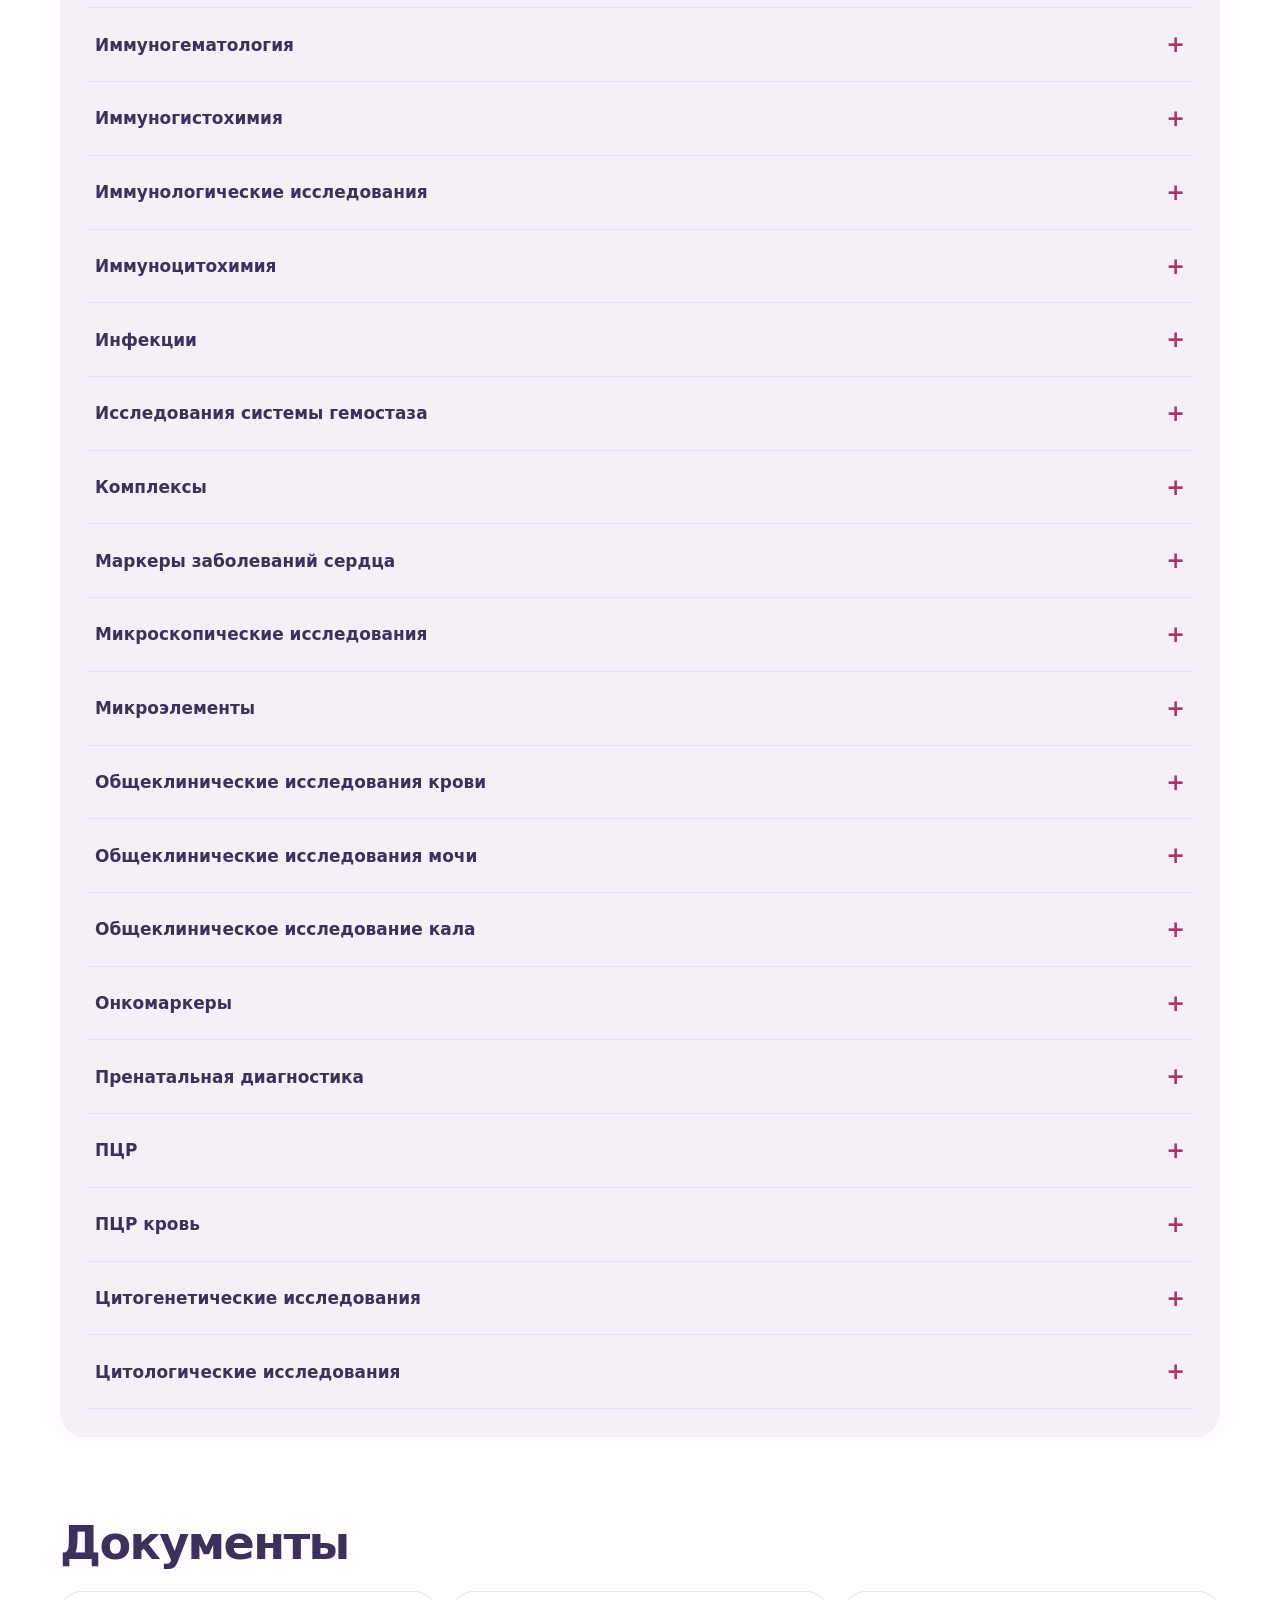
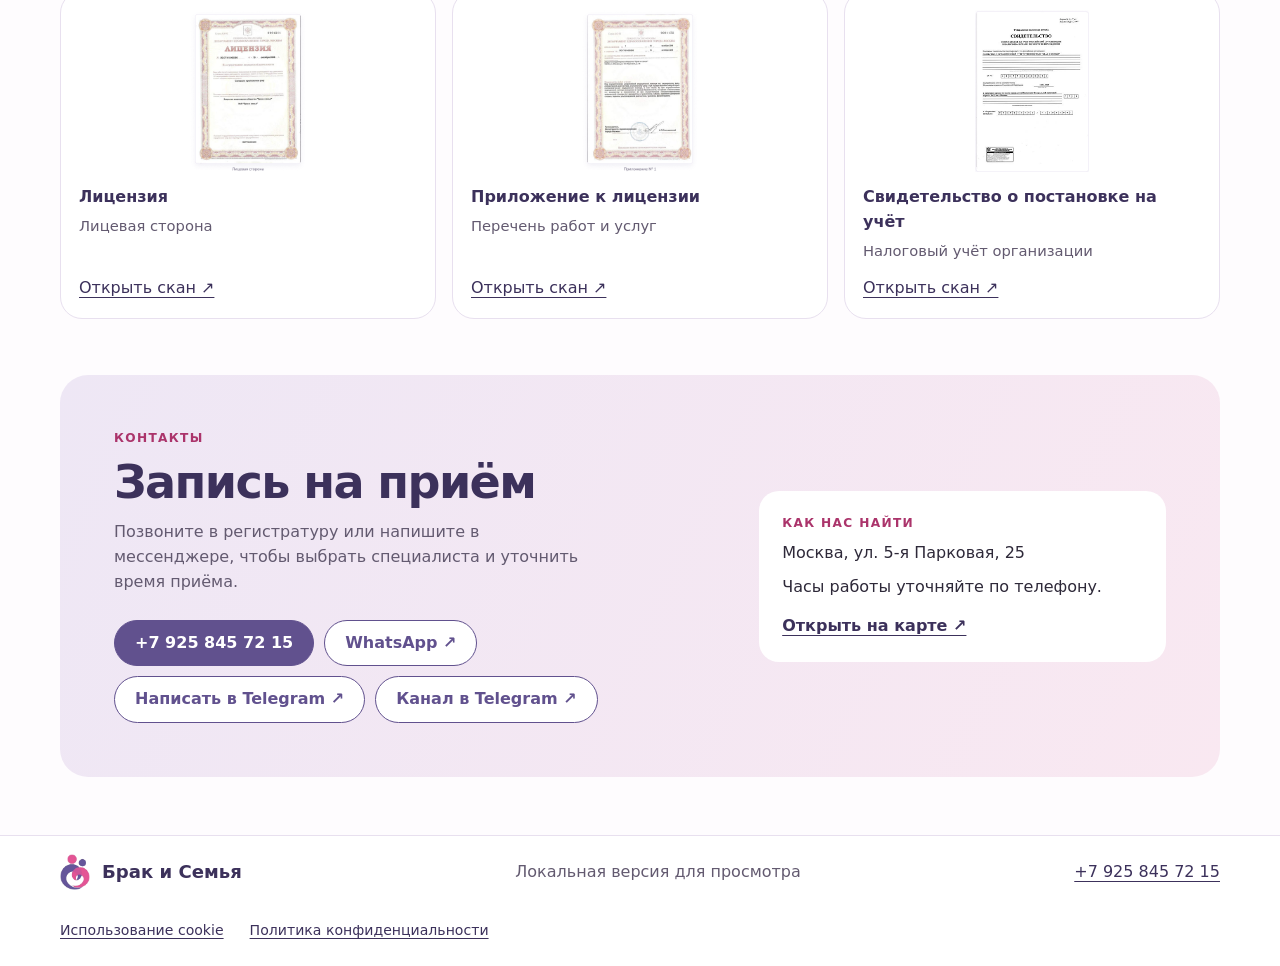
==== commit 6511f00b: "footer_update_7 Добавление куки и политику конфеденциальности" ====
--- a/index.html
+++ b/index.html
@@ -7,7 +7,7 @@
 <meta name="description" content="Медицинский центр «Брак и Семья» в Москве. Специалисты, услуги и цены, контакты для записи.">
 <title>Брак и Семья | Медицинский центр в Москве</title>
 <link rel="icon" href="logo.png">
-<link rel="stylesheet" href="style.css?v=20261123">
+<link rel="stylesheet" href="style.css?v=20261123-footer">
 <script src="content.js?v=20261123" defer></script>
 <script src="site.js?v=20261123" defer></script>
 </head>
@@ -84,7 +84,7 @@
     <div class="location"><p class="label">Как нас найти</p><p id="address"></p><p id="hours"></p><a id="map">Открыть на карте ↗</a></div>
   </div></section>
 </main>
-<footer><div class="wrap bottom"><a class="brand" href="#main"><img src="logo.png" alt="" width="30" height="36"><span>Брак и Семья</span></a><p>Локальная версия для просмотра</p><a class="phone"></a></div></footer>
+<footer><div class="wrap bottom"><a class="brand" href="#main"><img src="logo.png" alt="" width="30" height="36"><span>Брак и Семья</span></a><p>Локальная версия для просмотра</p><a class="phone"></a></div><div class="wrap"><nav class="footer-links" aria-label="Правовая информация"><a href="cookies.html">Использование cookie</a><a href="privacy.html">Политика конфиденциальности</a></nav></div></footer>
 <noscript>Для отображения специалистов, прайс-листа и контактов включите JavaScript.</noscript>
 </body>
 </html>
--- a/style.css
+++ b/style.css
@@ -193,3 +193,11 @@
   #price-list .price { padding-inline: 10px; }
   .services, .laboratory { padding-top: 42px; }
 }
+
+.footer-links { display: flex; flex: initial; justify-content: start; gap: 12px 26px; flex-wrap: wrap; padding-block: 12px 24px; font-size: .88rem; }
+.footer-links a { font-weight: 500; text-decoration: underline; }
+.legal { max-width: 840px; padding-block: 48px 64px; }
+.legal h1 { font-size: clamp(2rem, 5vw, 3.2rem); overflow-wrap: anywhere; margin: 0 0 22px; }
+.legal h2 { font-size: 1.4rem; margin: 30px 0 12px; letter-spacing: -.02em; }
+.legal p { margin-bottom: 14px; }
+.legal-notice { padding: 18px; border: 1px solid var(--line); border-radius: 16px; background: var(--lilac); }
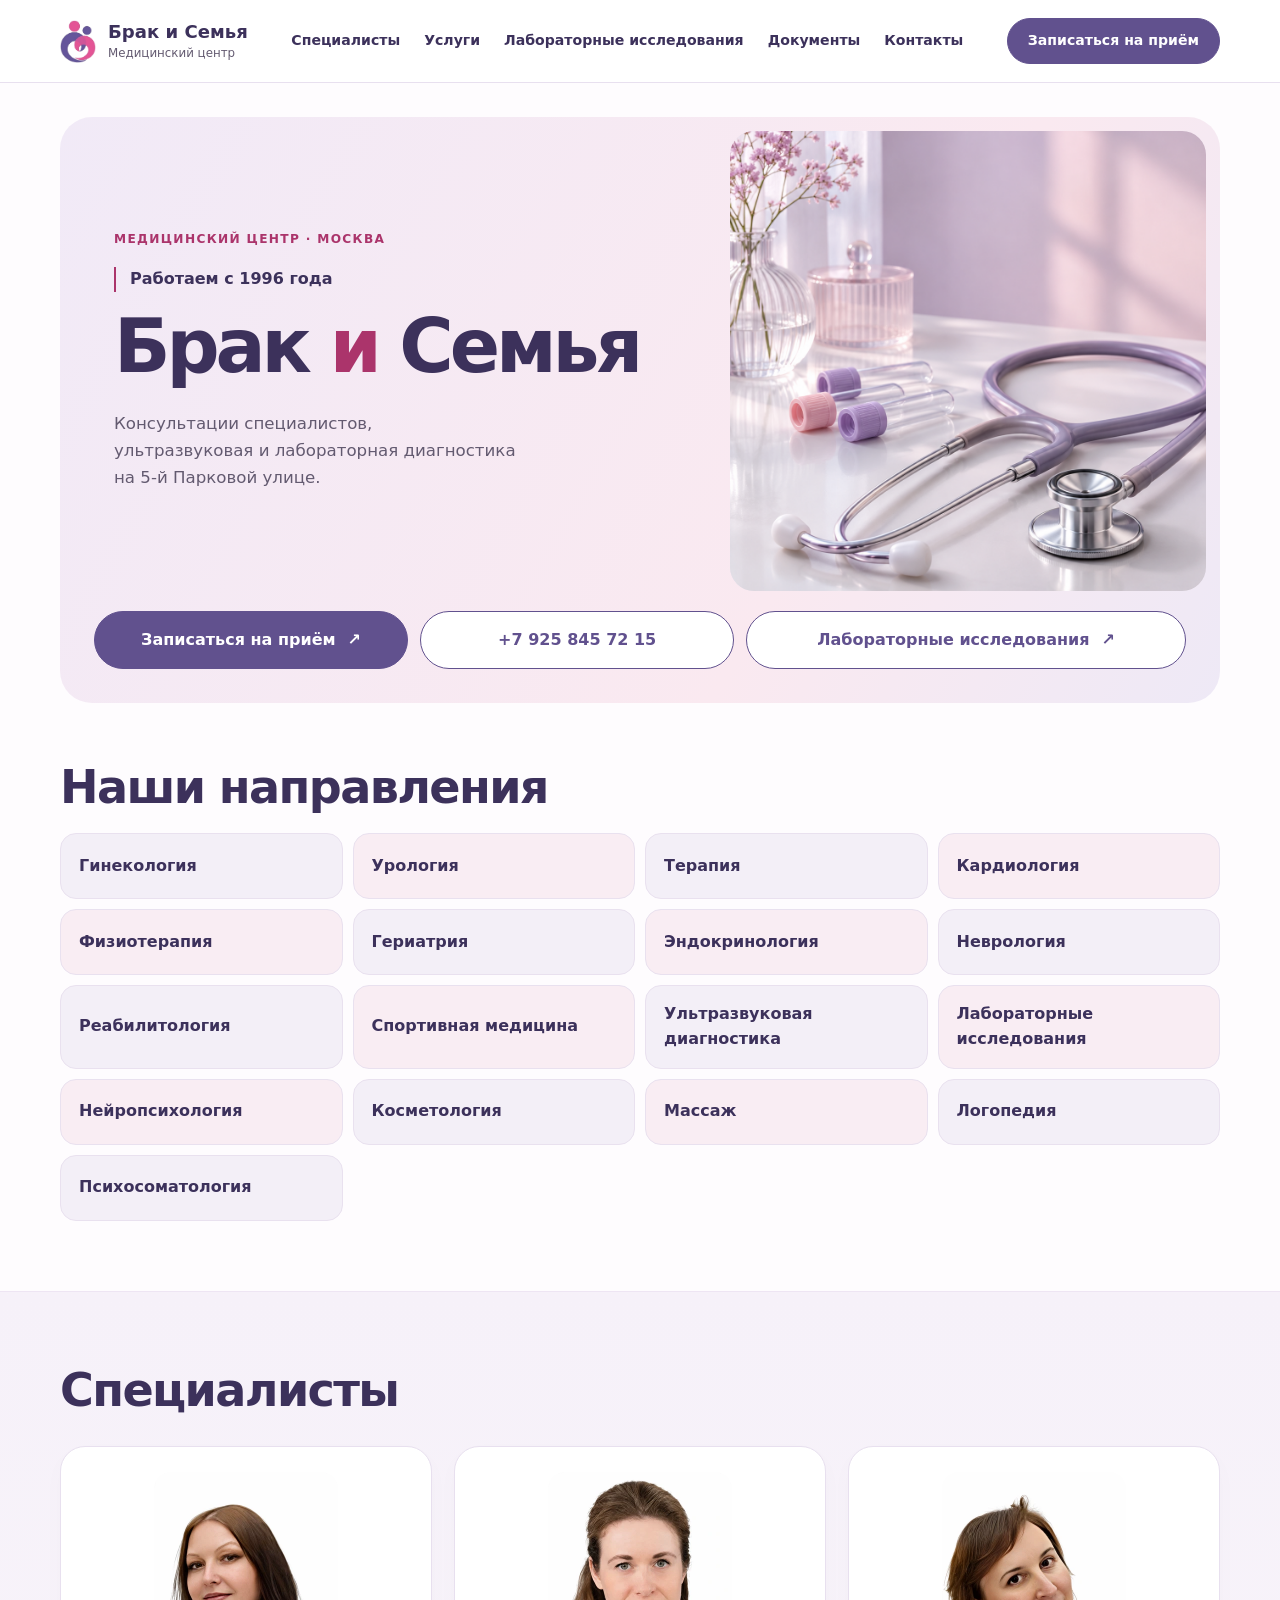
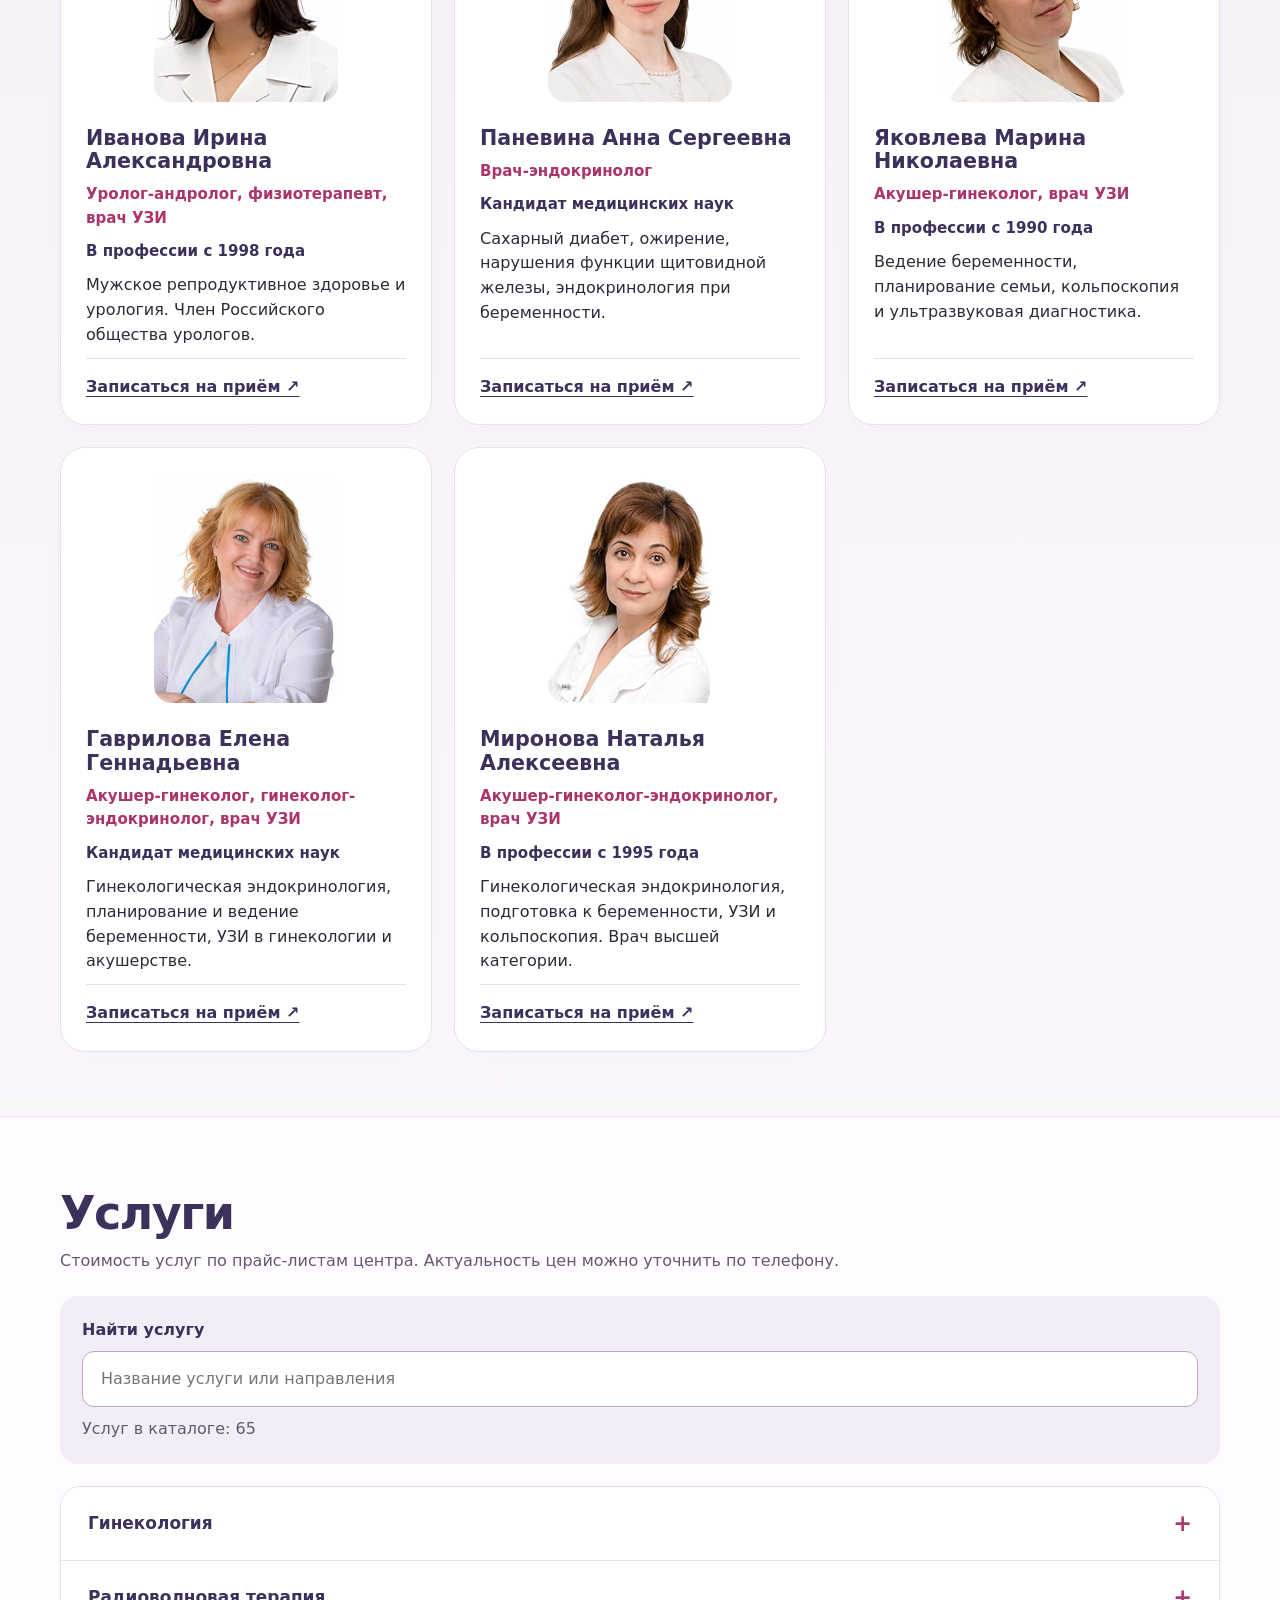
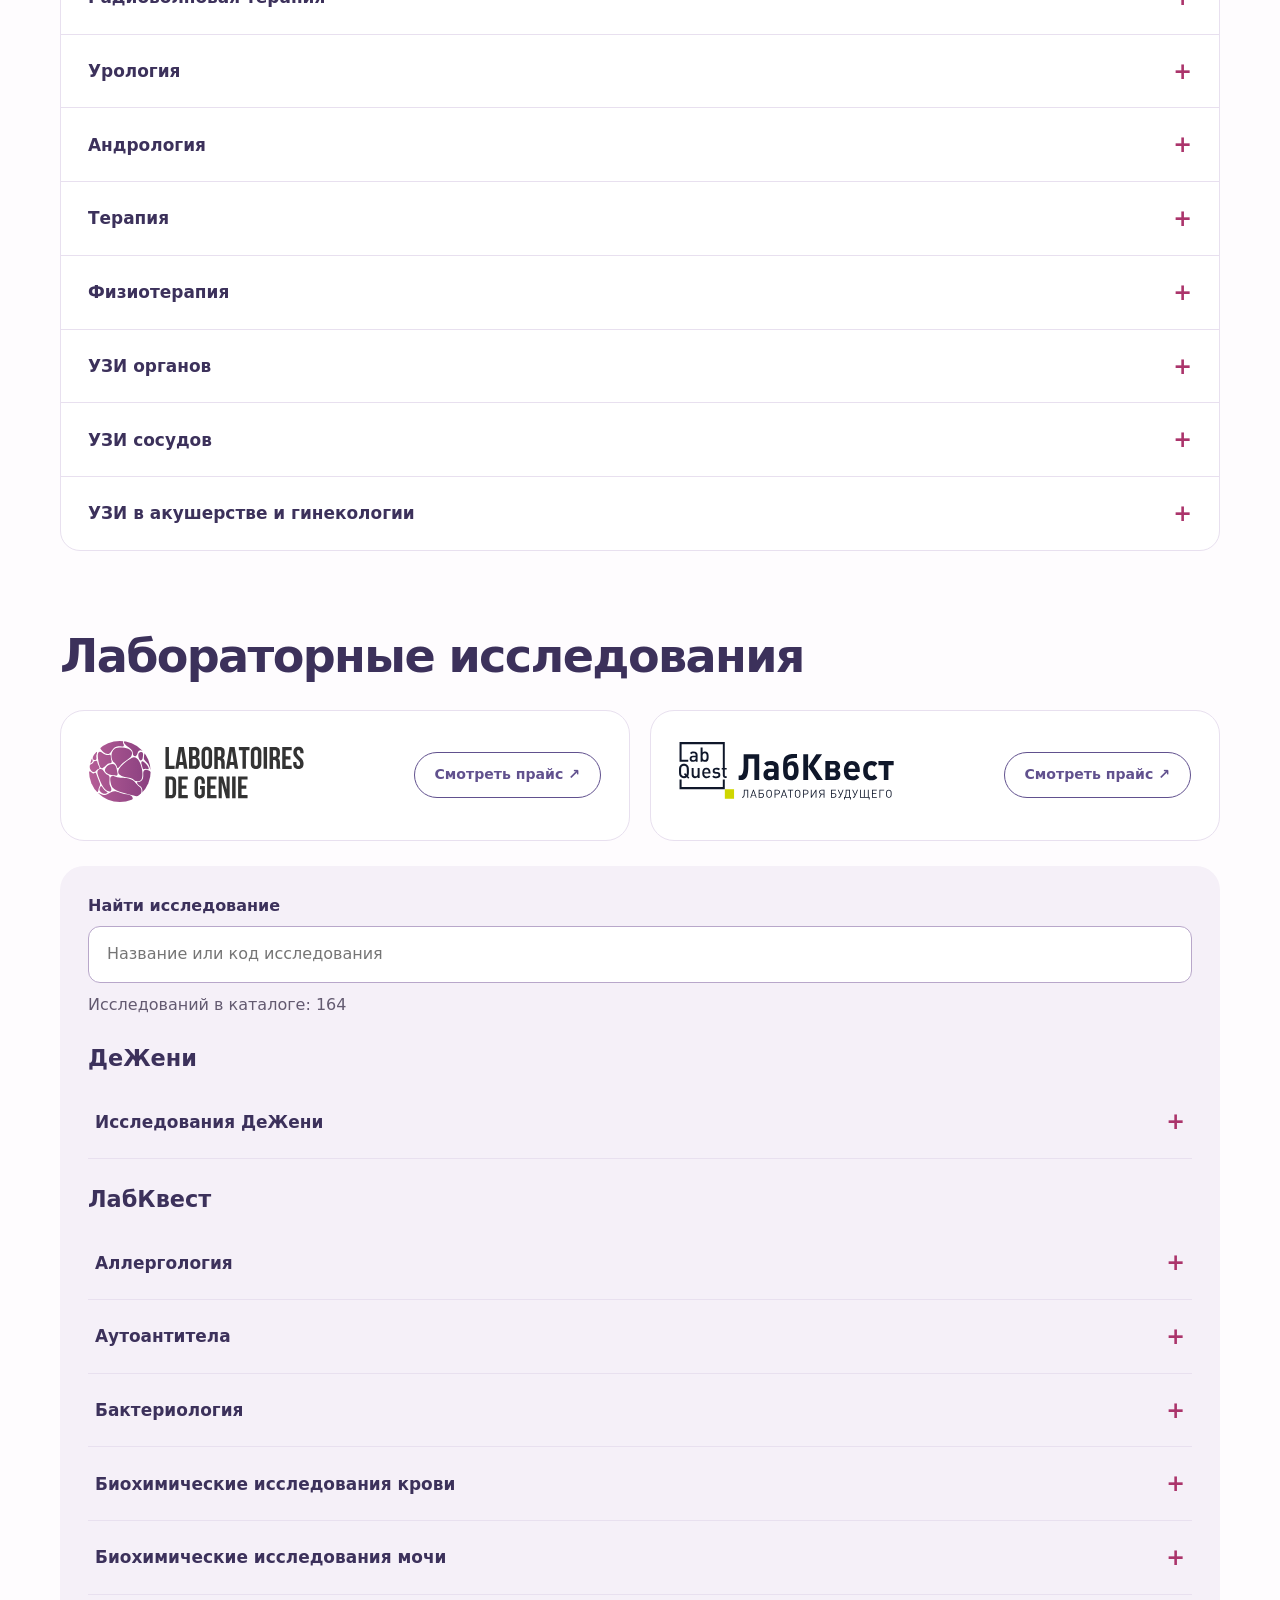
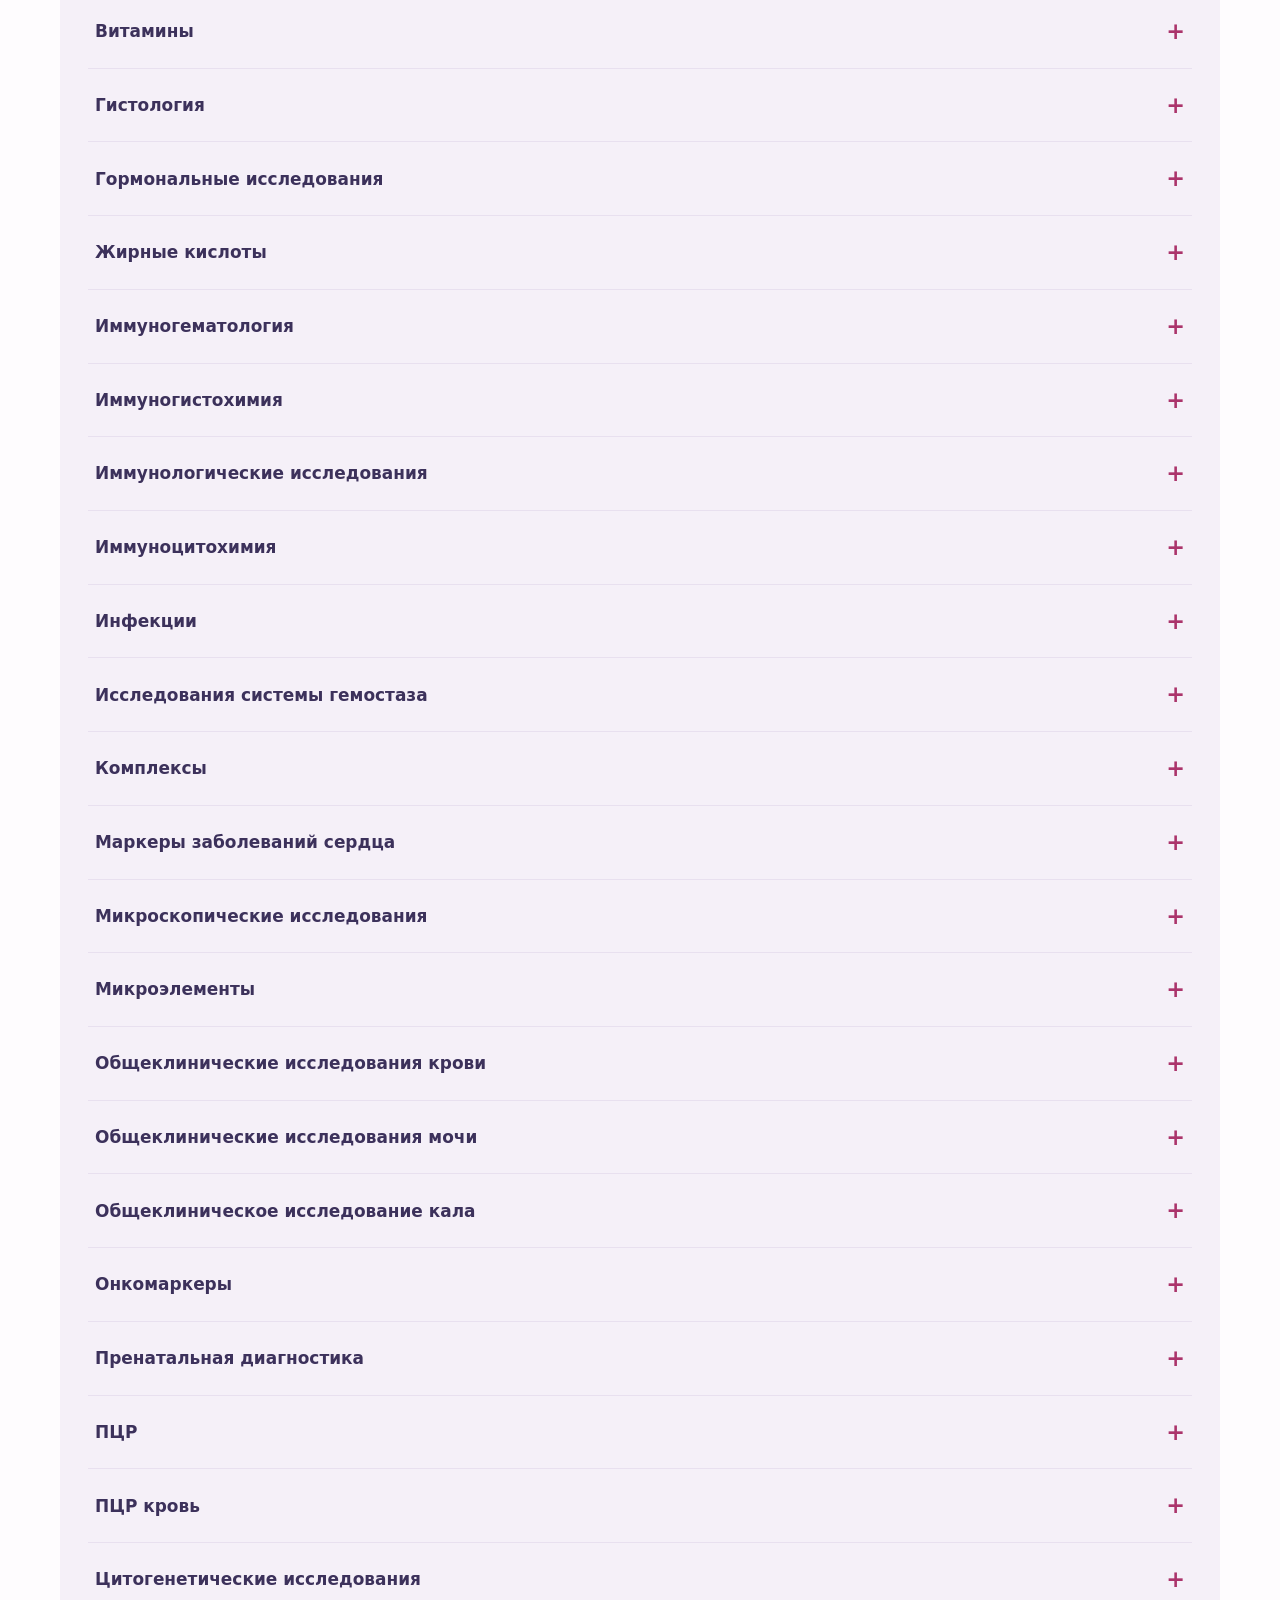
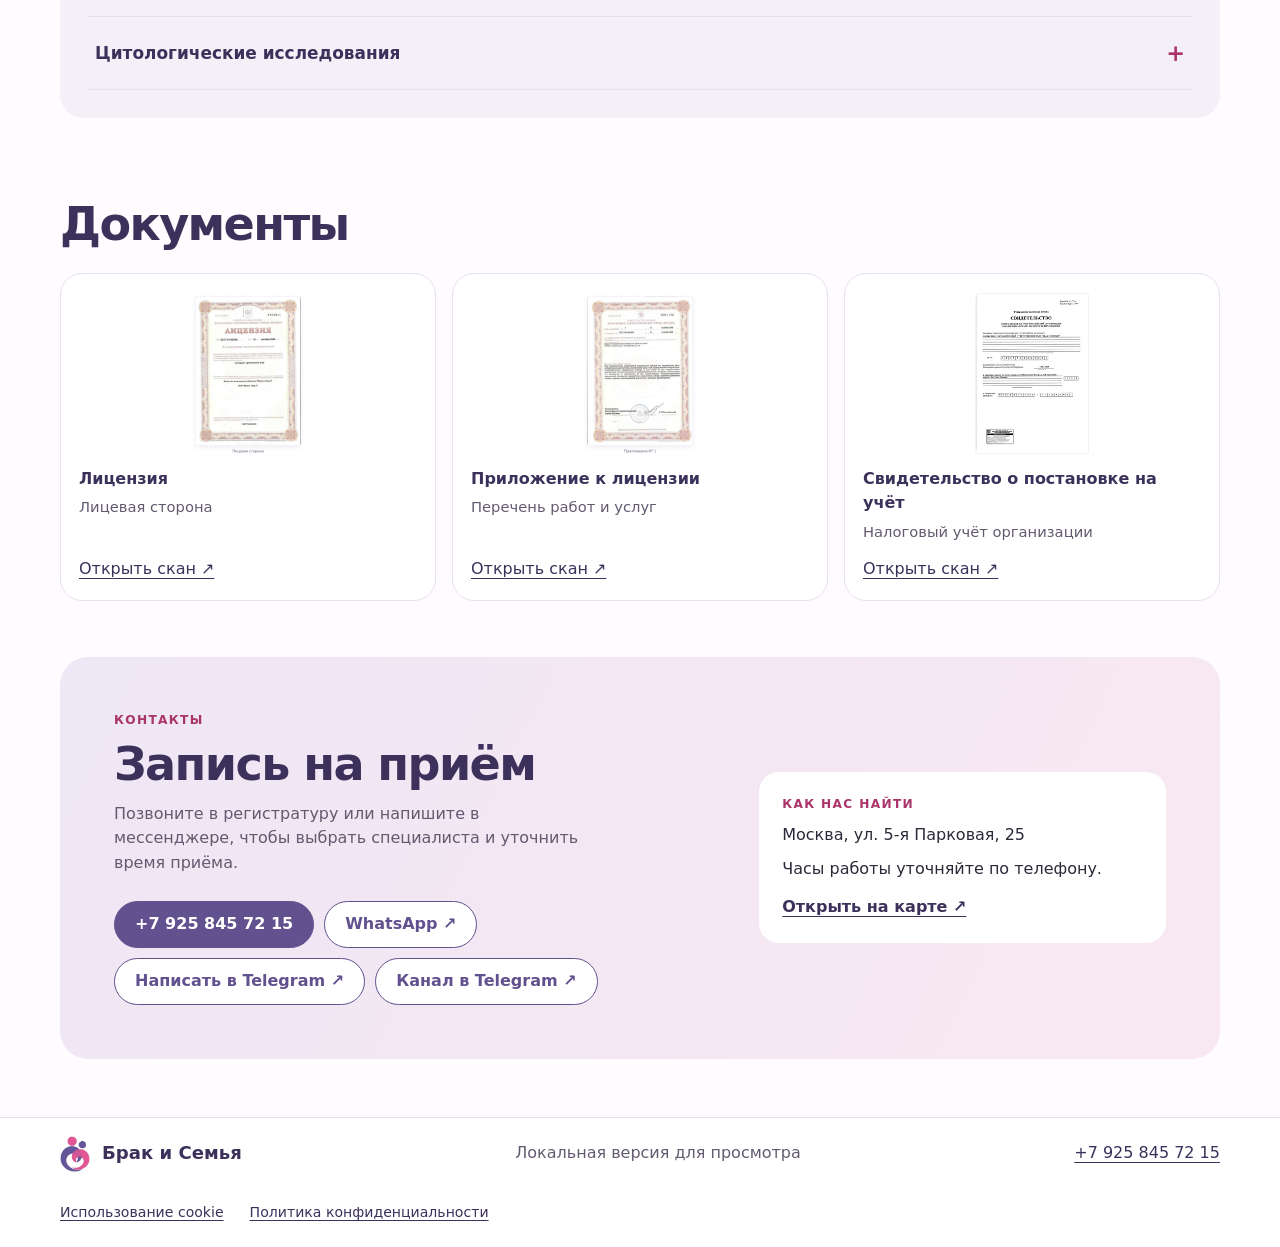
==== commit 860126ac: "pravki_dizign_8 Шахматный цвет услуг" ====
--- a/index.html
+++ b/index.html
@@ -7,9 +7,9 @@
 <meta name="description" content="Медицинский центр «Брак и Семья» в Москве. Специалисты, услуги и цены, контакты для записи.">
 <title>Брак и Семья | Медицинский центр в Москве</title>
 <link rel="icon" href="logo.png">
-<link rel="stylesheet" href="style.css?v=20261123-footer">
+<link rel="stylesheet" href="style.css?v=20261123-layout2">
 <script src="content.js?v=20261123" defer></script>
-<script src="site.js?v=20261123" defer></script>
+<script src="site.js?v=20261123-layout2" defer></script>
 </head>
 <body>
 <a class="skip" href="#main">Перейти к содержанию</a>
@@ -26,9 +26,9 @@
       <p class="label">Медицинский центр · Москва</p><p class="since">Работаем с 1996 года</p>
       <h1 id="title">Брак <span>и</span> Семья</h1>
       <p class="lede">Консультации специалистов, ультразвуковая и лабораторная диагностика на 5-й Парковой улице.</p>
-      <div class="actions"><a class="button" href="#contacts">Записаться на приём <span aria-hidden="true">↗</span></a><a class="button outline phone"></a></div>
     </div>
-    <div class="hero-art"><img class="hero-photo" src="medical-still-life.png" alt="Медицинские инструменты и лабораторные пробирки" width="1024" height="1280"><a class="hero-caption" href="#laboratory">Лабораторные исследования <span aria-hidden="true">↗</span></a></div>
+    <div class="hero-art"><img class="hero-photo" src="medical-still-life.png" alt="Медицинские инструменты и лабораторные пробирки" width="1024" height="1280"></div>
+    <div class="hero-actions"><a class="button" href="#contacts">Записаться на приём <span aria-hidden="true">↗</span></a><a class="button outline phone"></a><a class="button outline" href="#laboratory">Лабораторные исследования <span aria-hidden="true">↗</span></a></div>
   </section>
   <section class="wrap directions" aria-labelledby="directions-title">
     <h2 id="directions-title">Наши направления</h2>
@@ -41,6 +41,11 @@
   <section class="wrap services" id="services" aria-labelledby="services-title">
     <h2 id="services-title">Услуги</h2>
     <p class="muted">Стоимость услуг по прайс-листам центра. Актуальность цен можно уточнить по телефону.</p>
+    <div class="service-search">
+      <label for="service-search">Найти услугу</label>
+      <input id="service-search" type="search" placeholder="Название услуги или направления" autocomplete="off">
+      <p id="service-status" class="muted" role="status"></p>
+    </div>
     <div id="price-list"></div>
     
   </section>
--- a/style.css
+++ b/style.css
@@ -134,7 +134,7 @@
 .directions { padding-block: 58px 70px; }
 .chips { display: grid; grid-template-columns: repeat(4, minmax(0, 1fr)); gap: 10px; }
 .chips li, .chips li:nth-child(n) { min-height: 66px; display: flex; align-items: center; padding: 16px 18px; border-radius: 16px; box-shadow: none; background: #f3eff7; color: var(--dark); border: 1px solid #e9e1ef; }
-.chips li:nth-child(4n+2) { background: #f9edf3; }
+.chips li:nth-child(8n+2), .chips li:nth-child(8n+4), .chips li:nth-child(8n+5), .chips li:nth-child(8n+7) { background: #f9edf3; }
 .band { background: linear-gradient(#f6f1f9, #fbf8fc); border-top: 1px solid #eee5f3; border-bottom: 1px solid #eee5f3; padding-block: 64px; }
 .doctor-grid { gap: 22px; margin-top: 30px; }
 .doctor { box-shadow: 0 8px 25px #49345a05; border-radius: 25px; }
@@ -172,6 +172,8 @@
 @media (max-width: 1050px) {
   nav { order: 3; flex-basis: 100%; justify-content: start; }
   .chips { grid-template-columns: repeat(3, minmax(0, 1fr)); }
+  .chips li:nth-child(n) { background: #f3eff7; }
+  .chips li:nth-child(even) { background: #f9edf3; }
   .lab-partner { flex-direction: column; align-items: start; }
 }
 @media (max-width: 670px) {
@@ -181,6 +183,8 @@
   .hero-art .hero-photo { width: 100%; }
   .hero-caption { font-size: .9rem; padding: 13px; bottom: 12px; left: 12px; right: 12px; }
   .chips { grid-template-columns: repeat(2, minmax(0, 1fr)); }
+  .chips li:nth-child(n) { background: #f3eff7; }
+  .chips li:nth-child(4n+2), .chips li:nth-child(4n+3) { background: #f9edf3; }
   .chips li, .chips li:nth-child(n) { padding: 12px; font-size: .9rem; }
   .lab-partners { grid-template-columns: 1fr; }
   .lab-partner { flex-direction: row; align-items: center; padding: 20px; gap: 12px; }
@@ -201,3 +205,13 @@
 .legal h2 { font-size: 1.4rem; margin: 30px 0 12px; letter-spacing: -.02em; }
 .legal p { margin-bottom: 14px; }
 .legal-notice { padding: 18px; border: 1px solid var(--line); border-radius: 16px; background: var(--lilac); }
+
+.hero-actions { grid-column: 1 / -1; display: grid; grid-template-columns: 1fr 1fr 1.4fr; gap: 12px; padding: 20px; }
+.hero-actions .button { min-height: 58px; height: 100%; }
+.service-search { margin-top: 22px; padding: 22px; border-radius: 18px; background: var(--lilac); }
+.service-search label { display: block; margin-bottom: 8px; font-weight: 750; color: var(--dark); }
+#service-search { width: 100%; padding: 15px 18px; border: 1px solid #b8a7ca; border-radius: 12px; background: white; color: var(--ink); font: inherit; }
+@media (max-width: 670px) {
+  .hero-actions { grid-template-columns: 1fr; padding: 8px; gap: 10px; }
+  .service-search { padding: 16px; }
+}
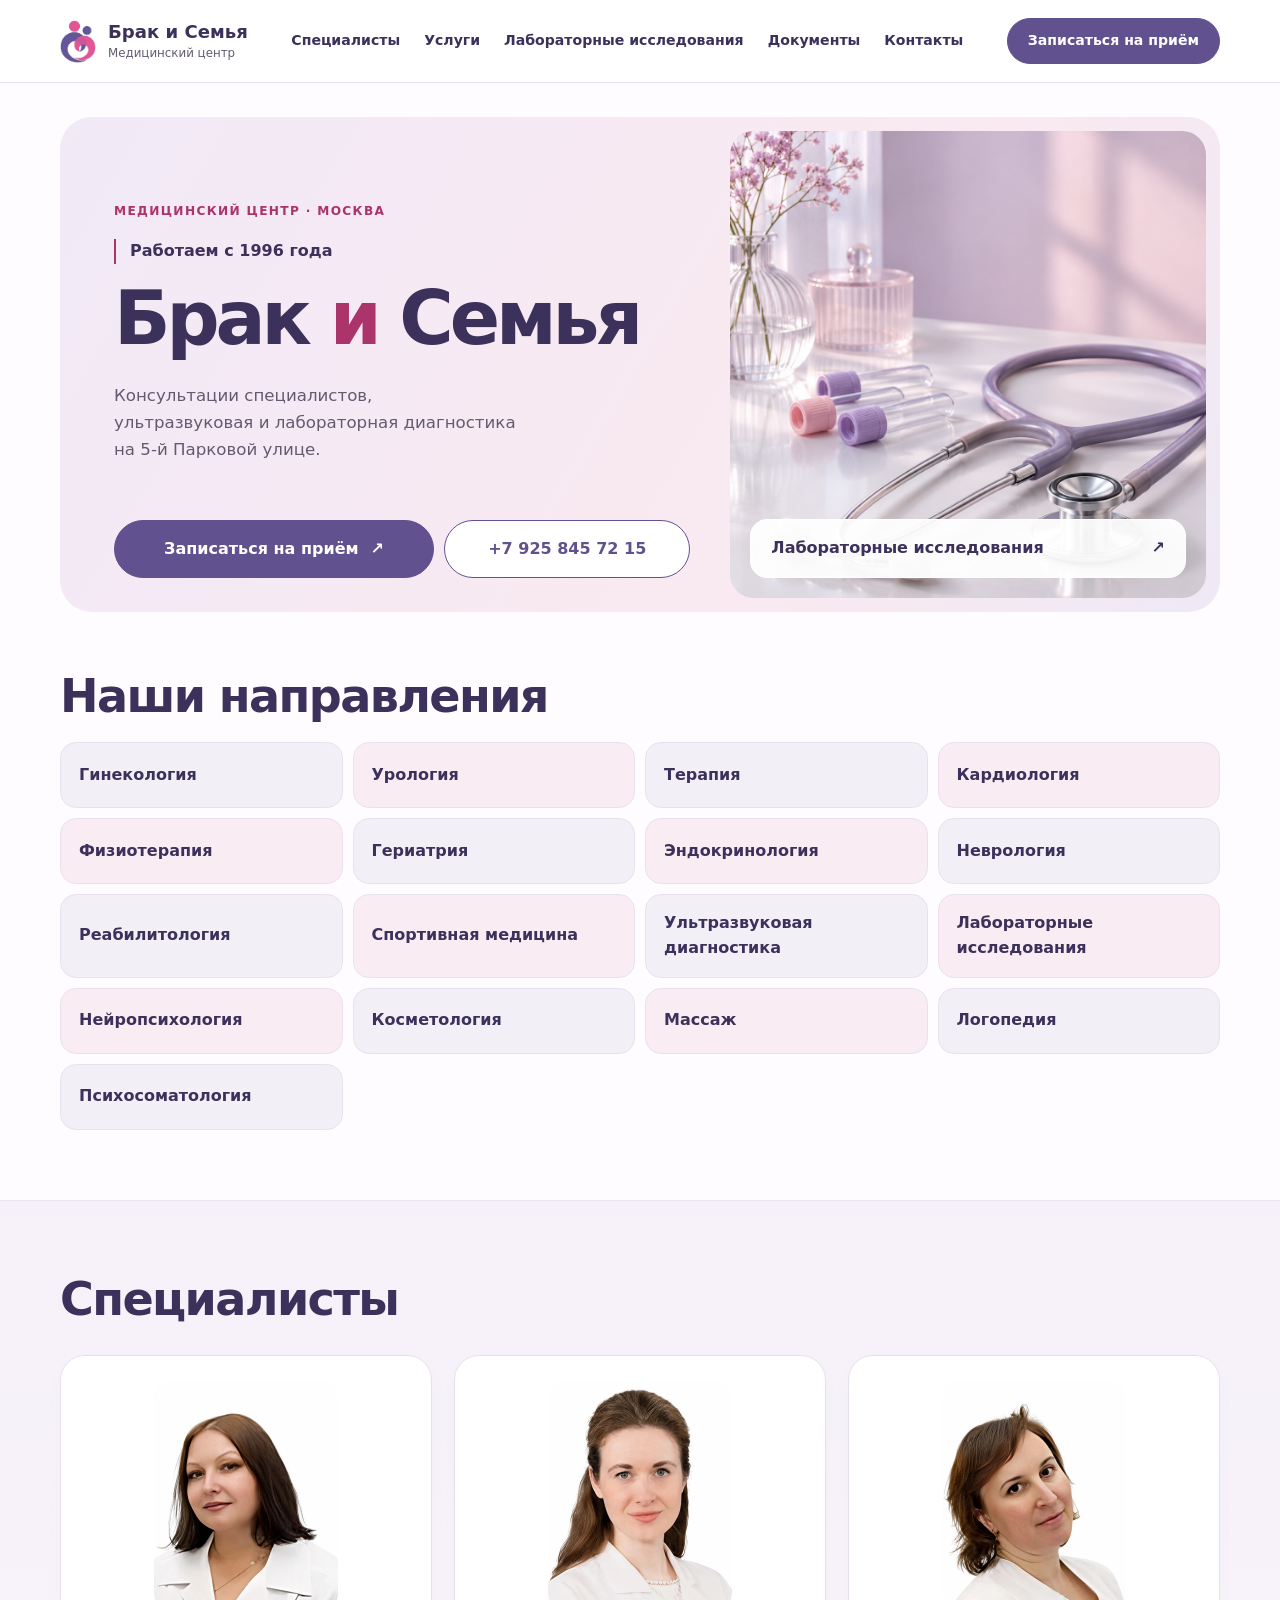
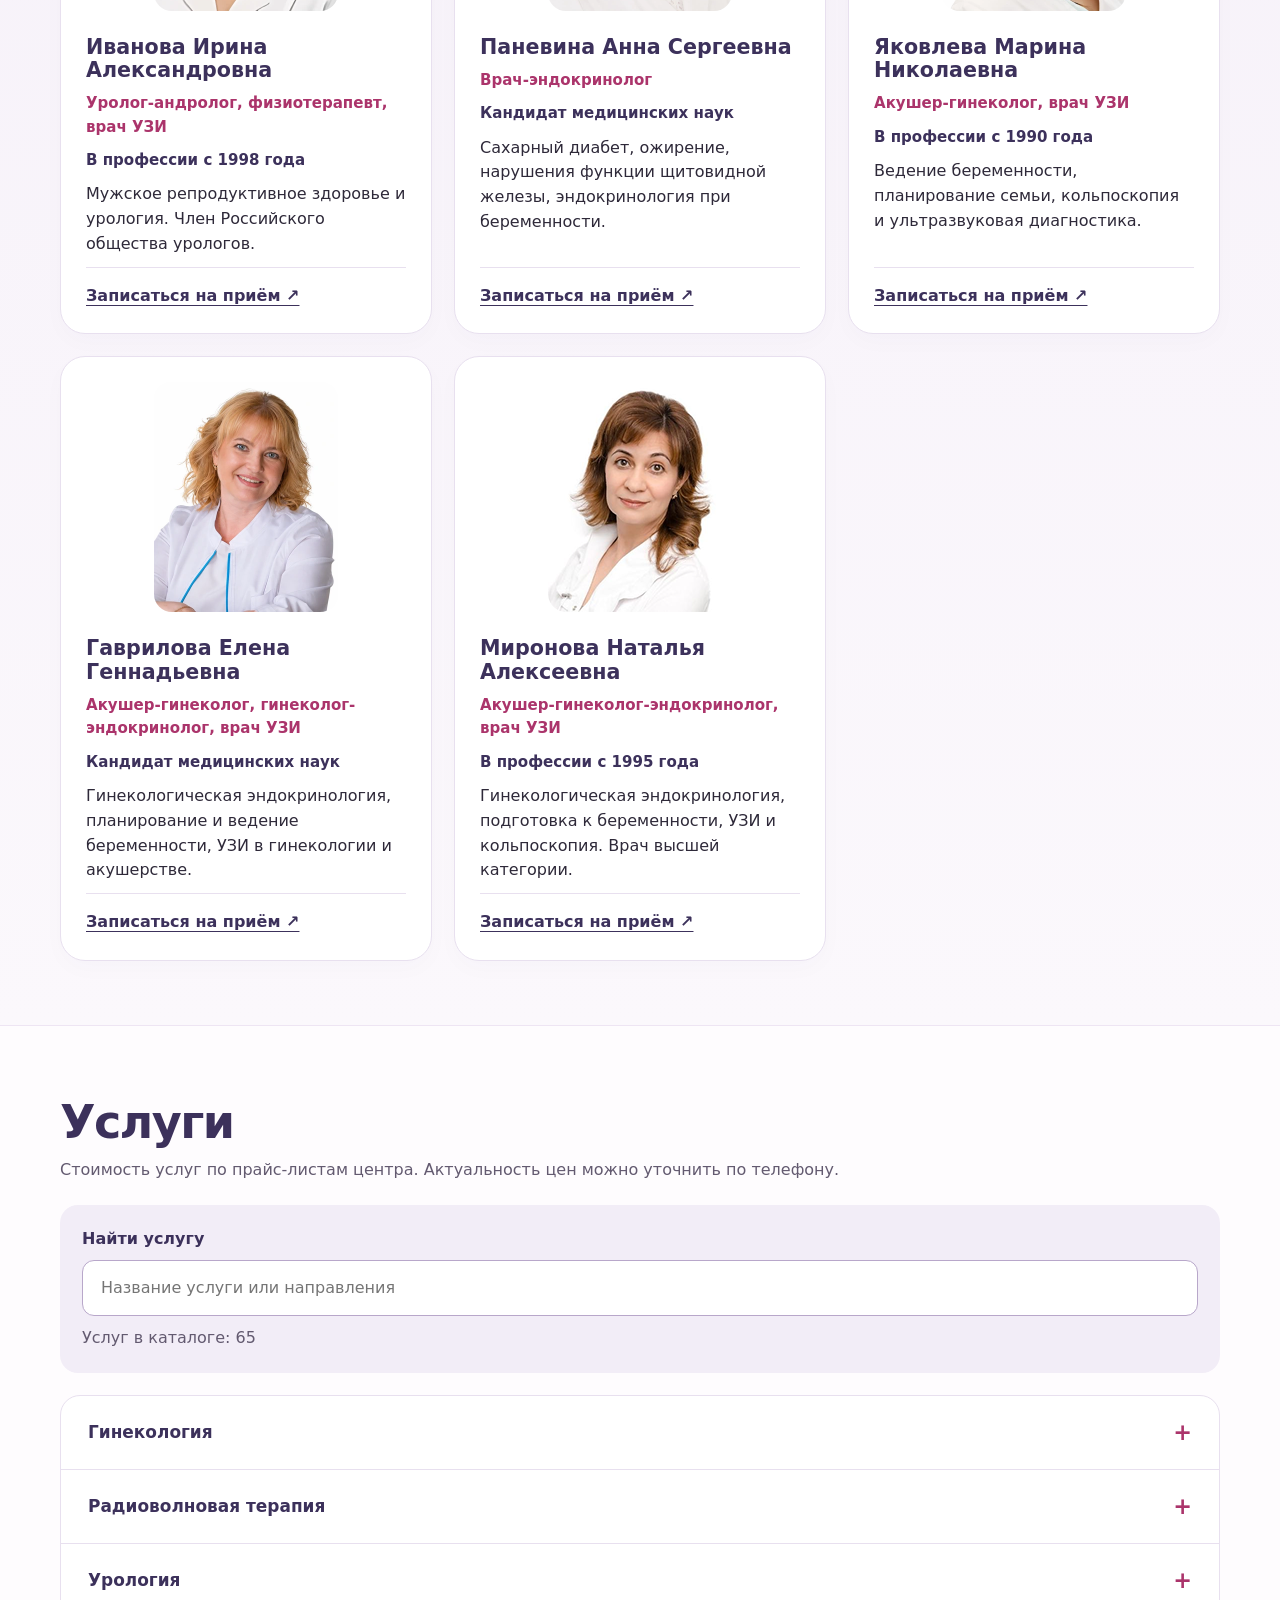
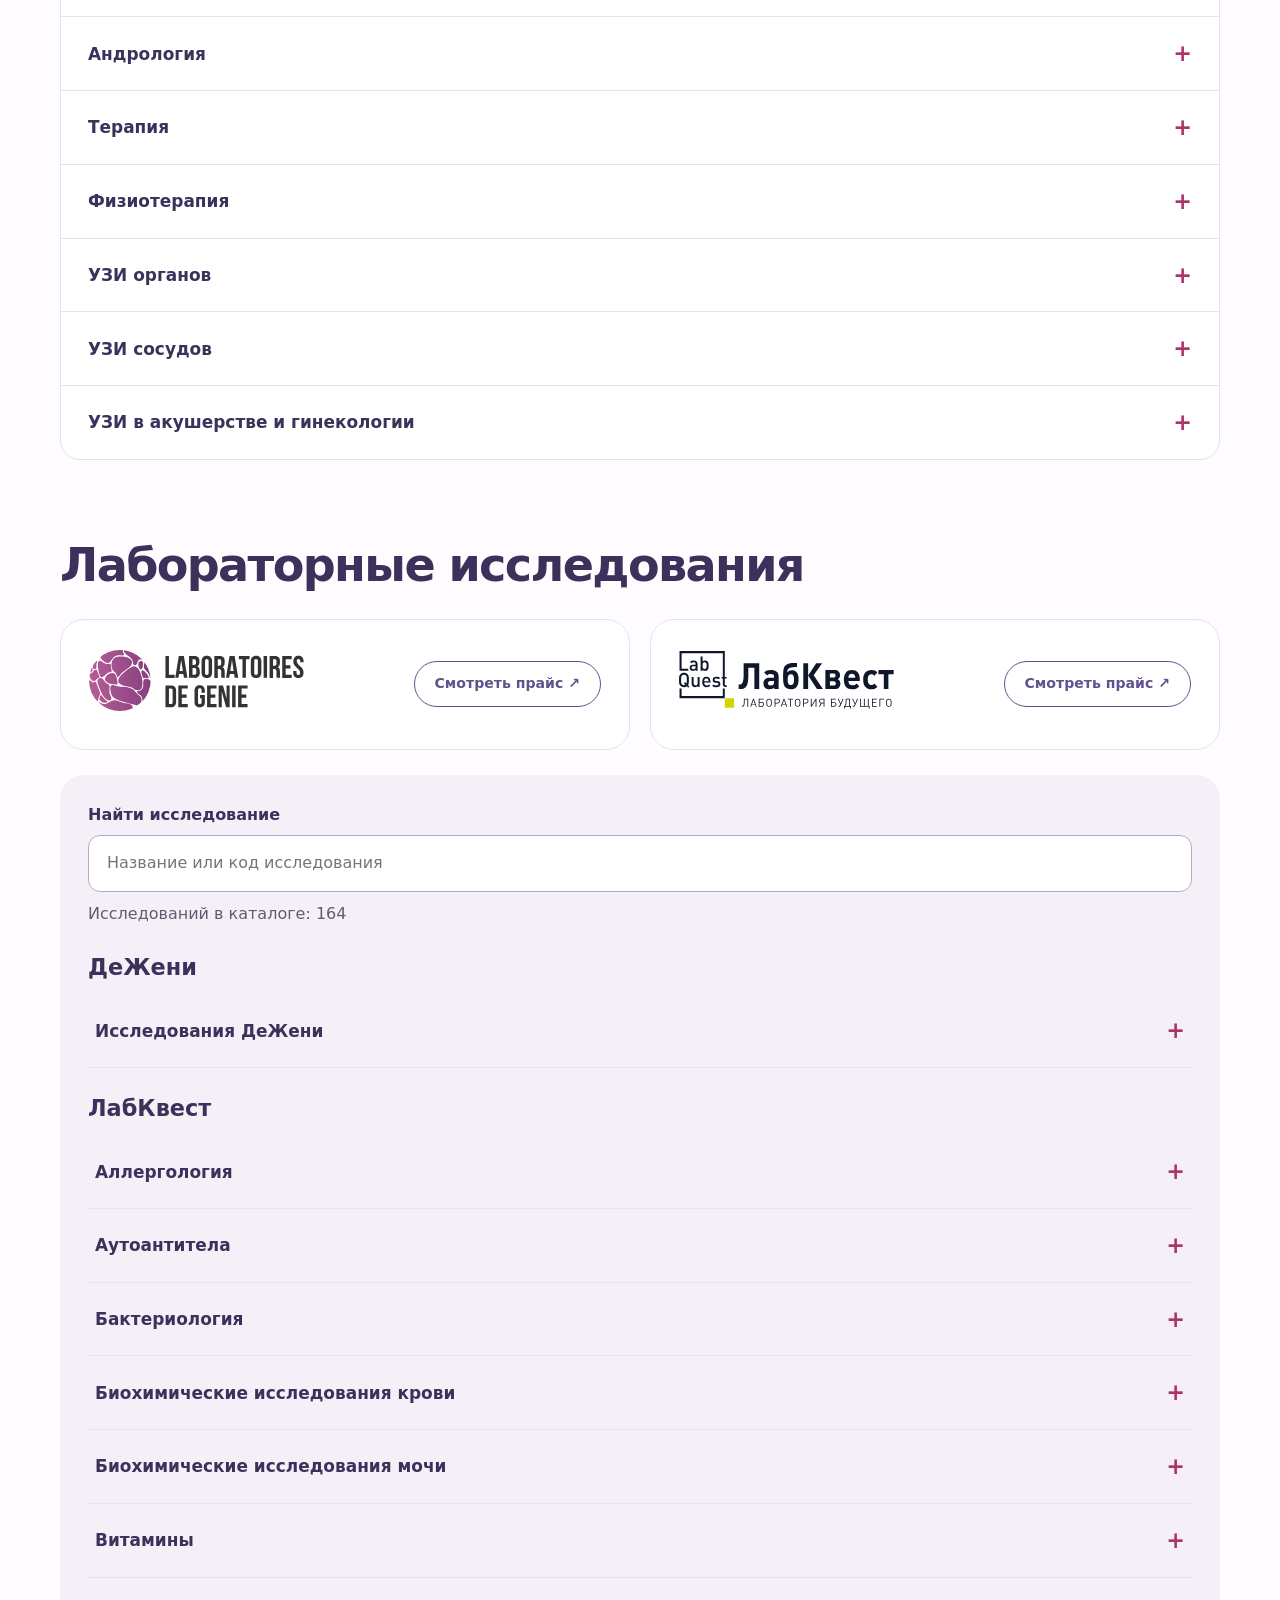
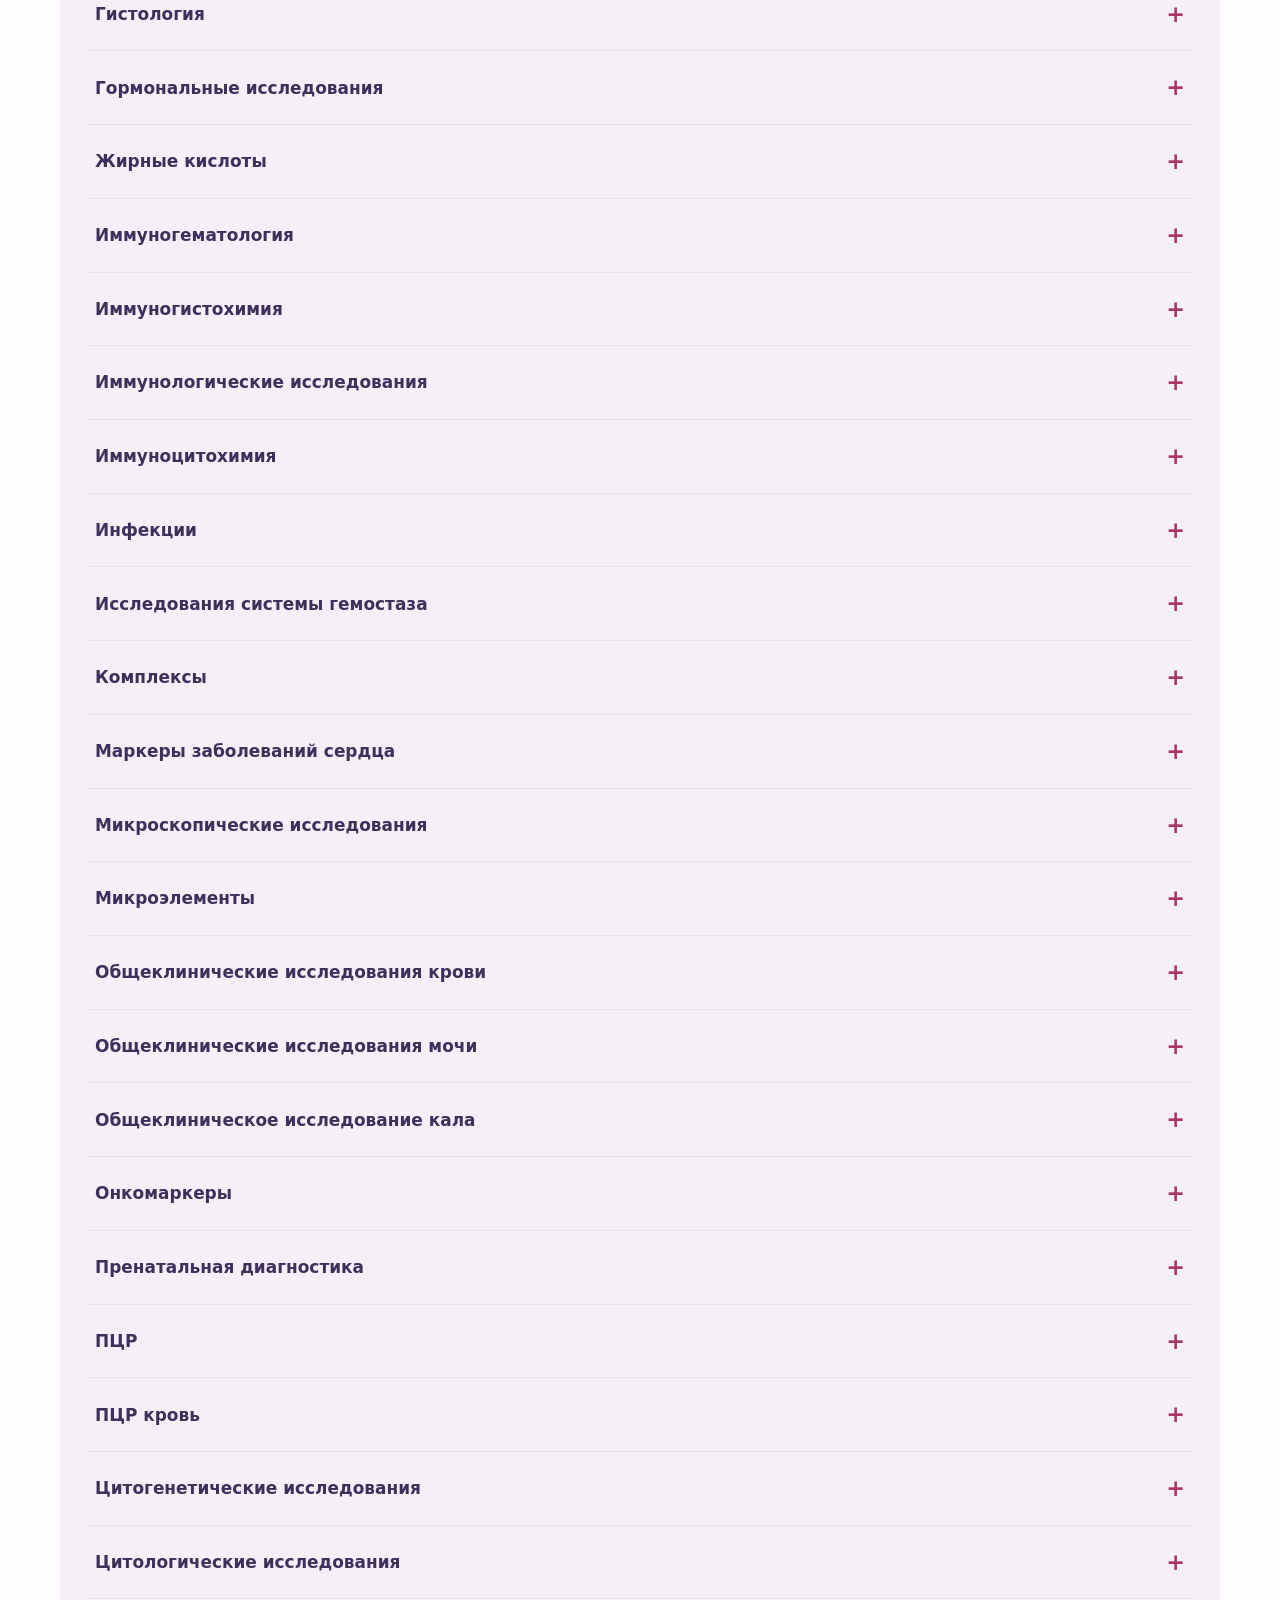
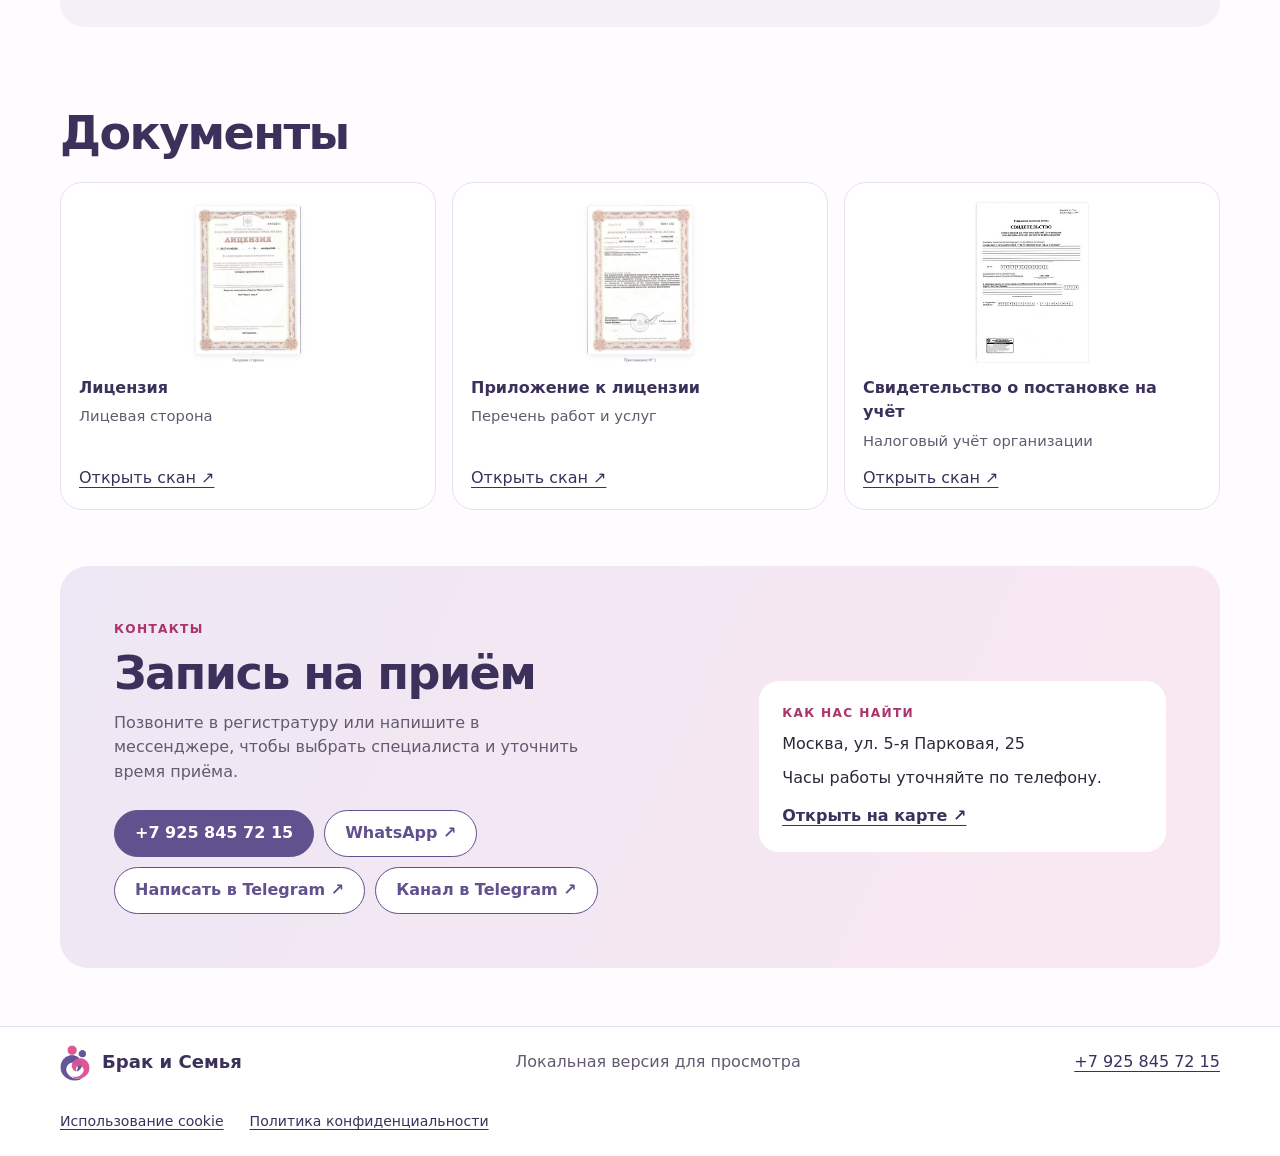
==== commit 5d0fff52: "fix_buttons_8 Замена расположения кнопок" ====
--- a/index.html
+++ b/index.html
@@ -7,9 +7,9 @@
 <meta name="description" content="Медицинский центр «Брак и Семья» в Москве. Специалисты, услуги и цены, контакты для записи.">
 <title>Брак и Семья | Медицинский центр в Москве</title>
 <link rel="icon" href="logo.png">
-<link rel="stylesheet" href="style.css?v=20261123-layout2">
+<link rel="stylesheet" href="style.css?v=20261123-layout3">
 <script src="content.js?v=20261123" defer></script>
-<script src="site.js?v=20261123-layout2" defer></script>
+<script src="site.js?v=20261123-layout3" defer></script>
 </head>
 <body>
 <a class="skip" href="#main">Перейти к содержанию</a>
@@ -26,9 +26,9 @@
       <p class="label">Медицинский центр · Москва</p><p class="since">Работаем с 1996 года</p>
       <h1 id="title">Брак <span>и</span> Семья</h1>
       <p class="lede">Консультации специалистов, ультразвуковая и лабораторная диагностика на 5-й Парковой улице.</p>
+      <div class="actions"><a class="button" href="#contacts">Записаться на приём <span aria-hidden="true">↗</span></a><a class="button outline phone"></a></div>
     </div>
-    <div class="hero-art"><img class="hero-photo" src="medical-still-life.png" alt="Медицинские инструменты и лабораторные пробирки" width="1024" height="1280"></div>
-    <div class="hero-actions"><a class="button" href="#contacts">Записаться на приём <span aria-hidden="true">↗</span></a><a class="button outline phone"></a><a class="button outline" href="#laboratory">Лабораторные исследования <span aria-hidden="true">↗</span></a></div>
+    <div class="hero-art"><img class="hero-photo" src="medical-still-life.png" alt="Медицинские инструменты и лабораторные пробирки" width="1024" height="1280"><a class="hero-caption" href="#laboratory">Лабораторные исследования <span aria-hidden="true">↗</span></a></div>
   </section>
   <section class="wrap directions" aria-labelledby="directions-title">
     <h2 id="directions-title">Наши направления</h2>
--- a/style.css
+++ b/style.css
@@ -206,12 +206,18 @@
 .legal p { margin-bottom: 14px; }
 .legal-notice { padding: 18px; border: 1px solid var(--line); border-radius: 16px; background: var(--lilac); }
 
-.hero-actions { grid-column: 1 / -1; display: grid; grid-template-columns: 1fr 1fr 1.4fr; gap: 12px; padding: 20px; }
-.hero-actions .button { min-height: 58px; height: 100%; }
 .service-search { margin-top: 22px; padding: 22px; border-radius: 18px; background: var(--lilac); }
 .service-search label { display: block; margin-bottom: 8px; font-weight: 750; color: var(--dark); }
 #service-search { width: 100%; padding: 15px 18px; border: 1px solid #b8a7ca; border-radius: 12px; background: white; color: var(--ink); font: inherit; }
 @media (max-width: 670px) {
-  .hero-actions { grid-template-columns: 1fr; padding: 8px; gap: 10px; }
   .service-search { padding: 16px; }
 }
+
+@media (min-width: 671px) {
+  .hero .intro { display: flex; flex-direction: column; align-items: flex-start; padding-bottom: 20px; }
+  .hero .intro .label { margin-top: auto; }
+  .hero .intro .lede { margin-bottom: auto; }
+  .hero .intro .actions { margin-top: 25px; width: 100%; display: grid; grid-template-columns: 1.3fr 1fr; gap: 10px; }
+  .hero .intro .actions .button, .hero-caption { min-height: 58px; }
+  .hero-caption { align-items: center; }
+}
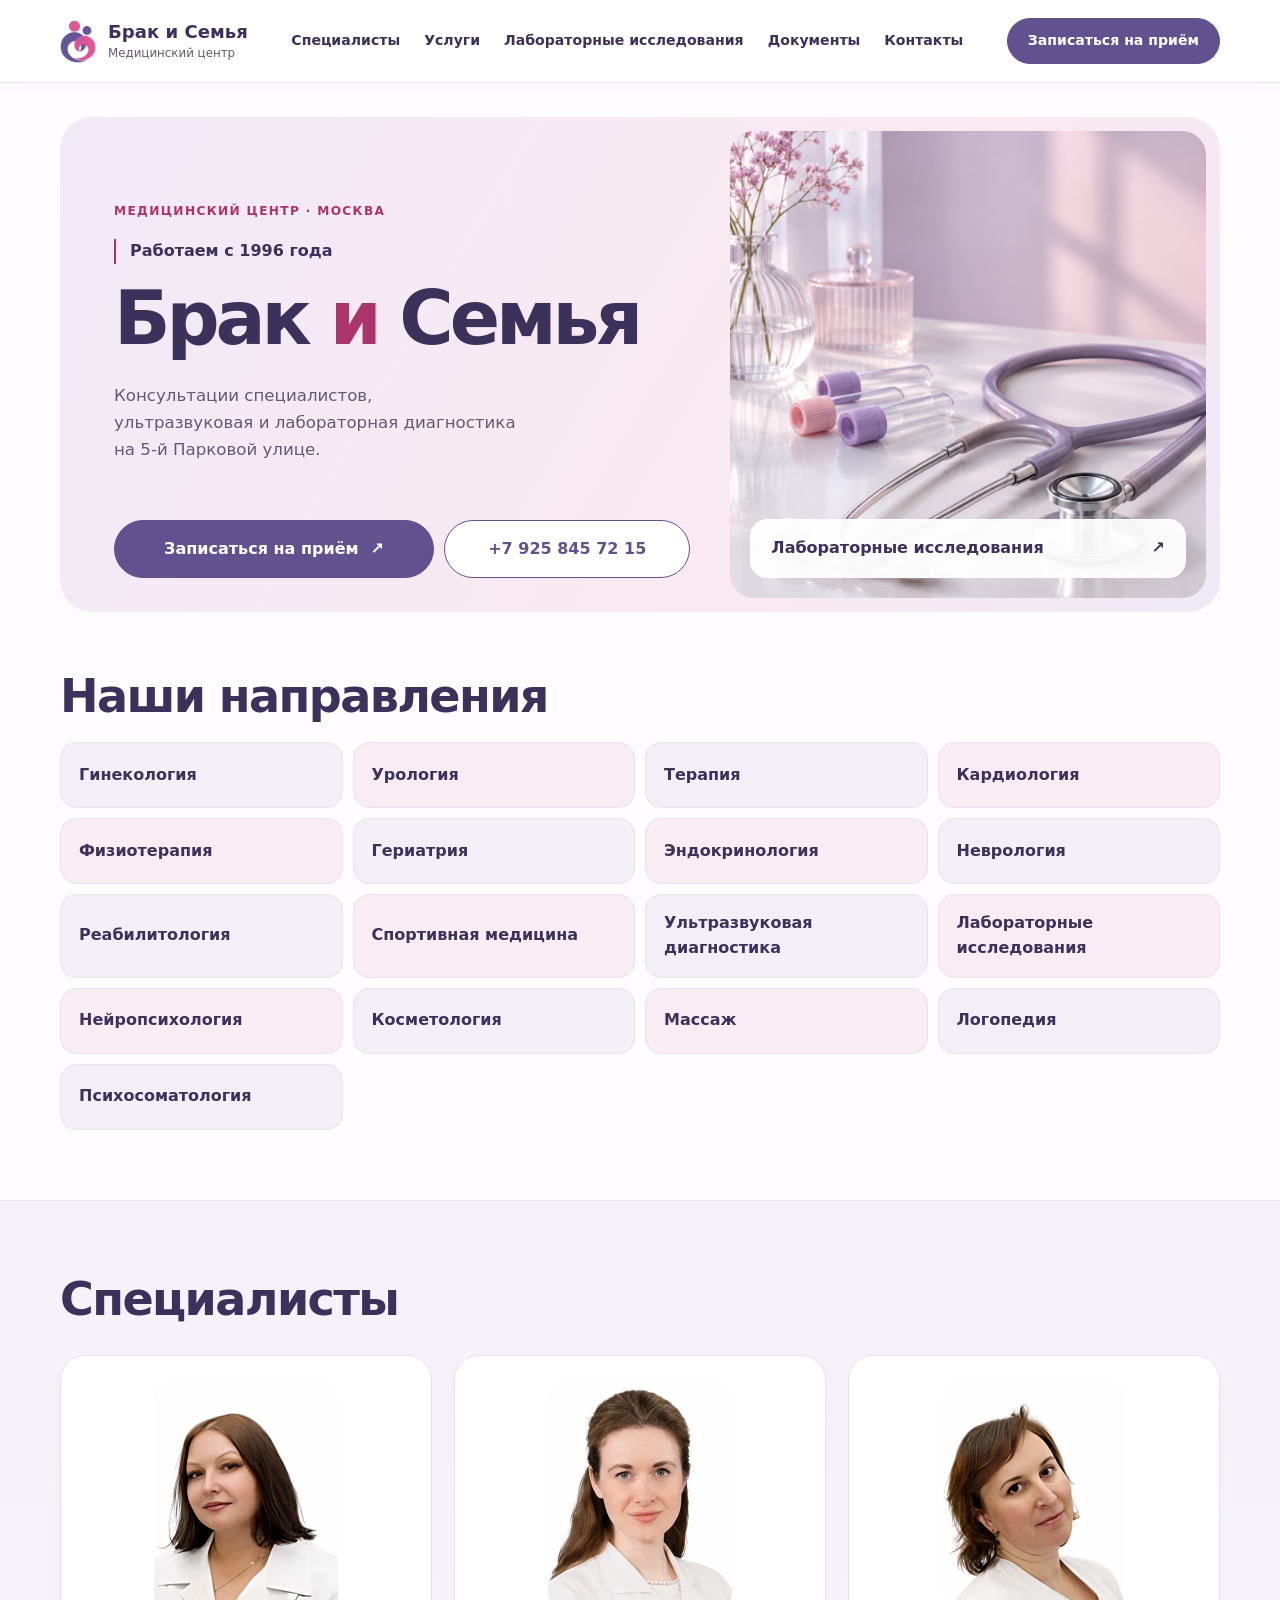
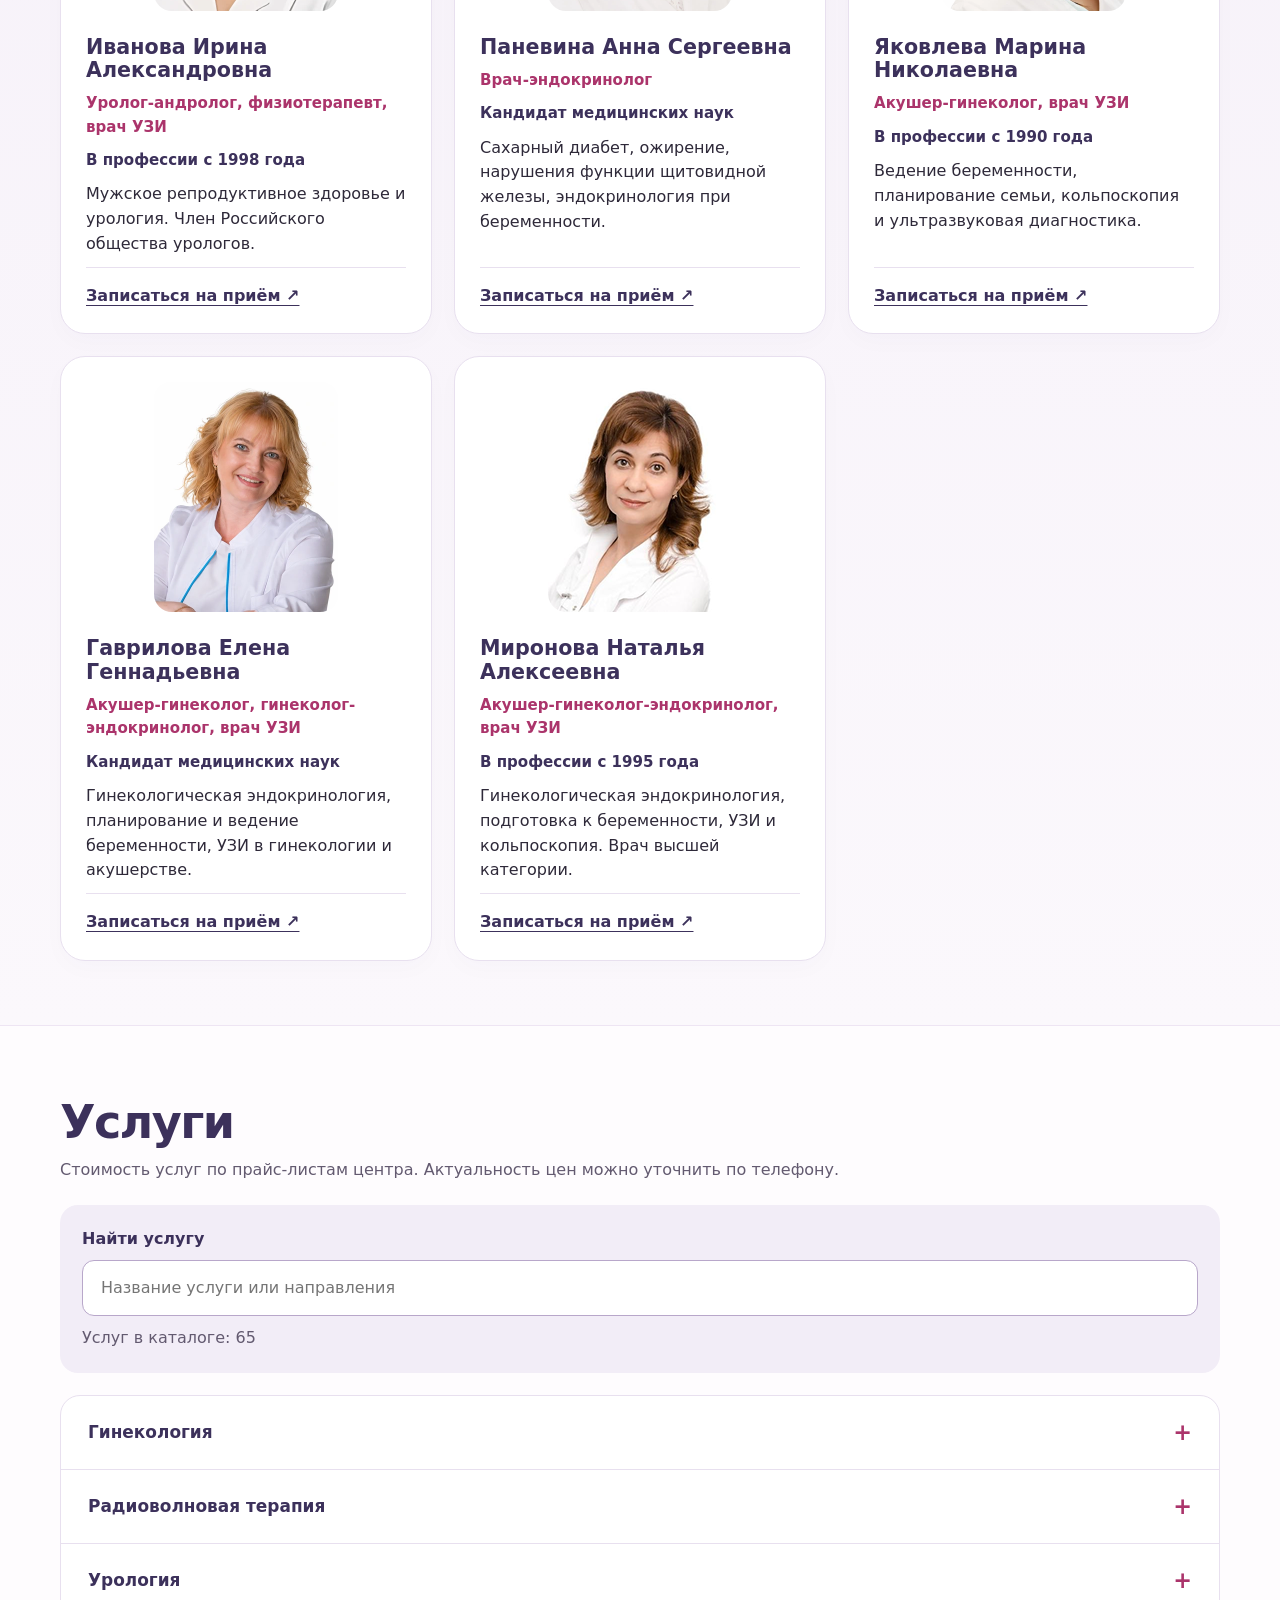
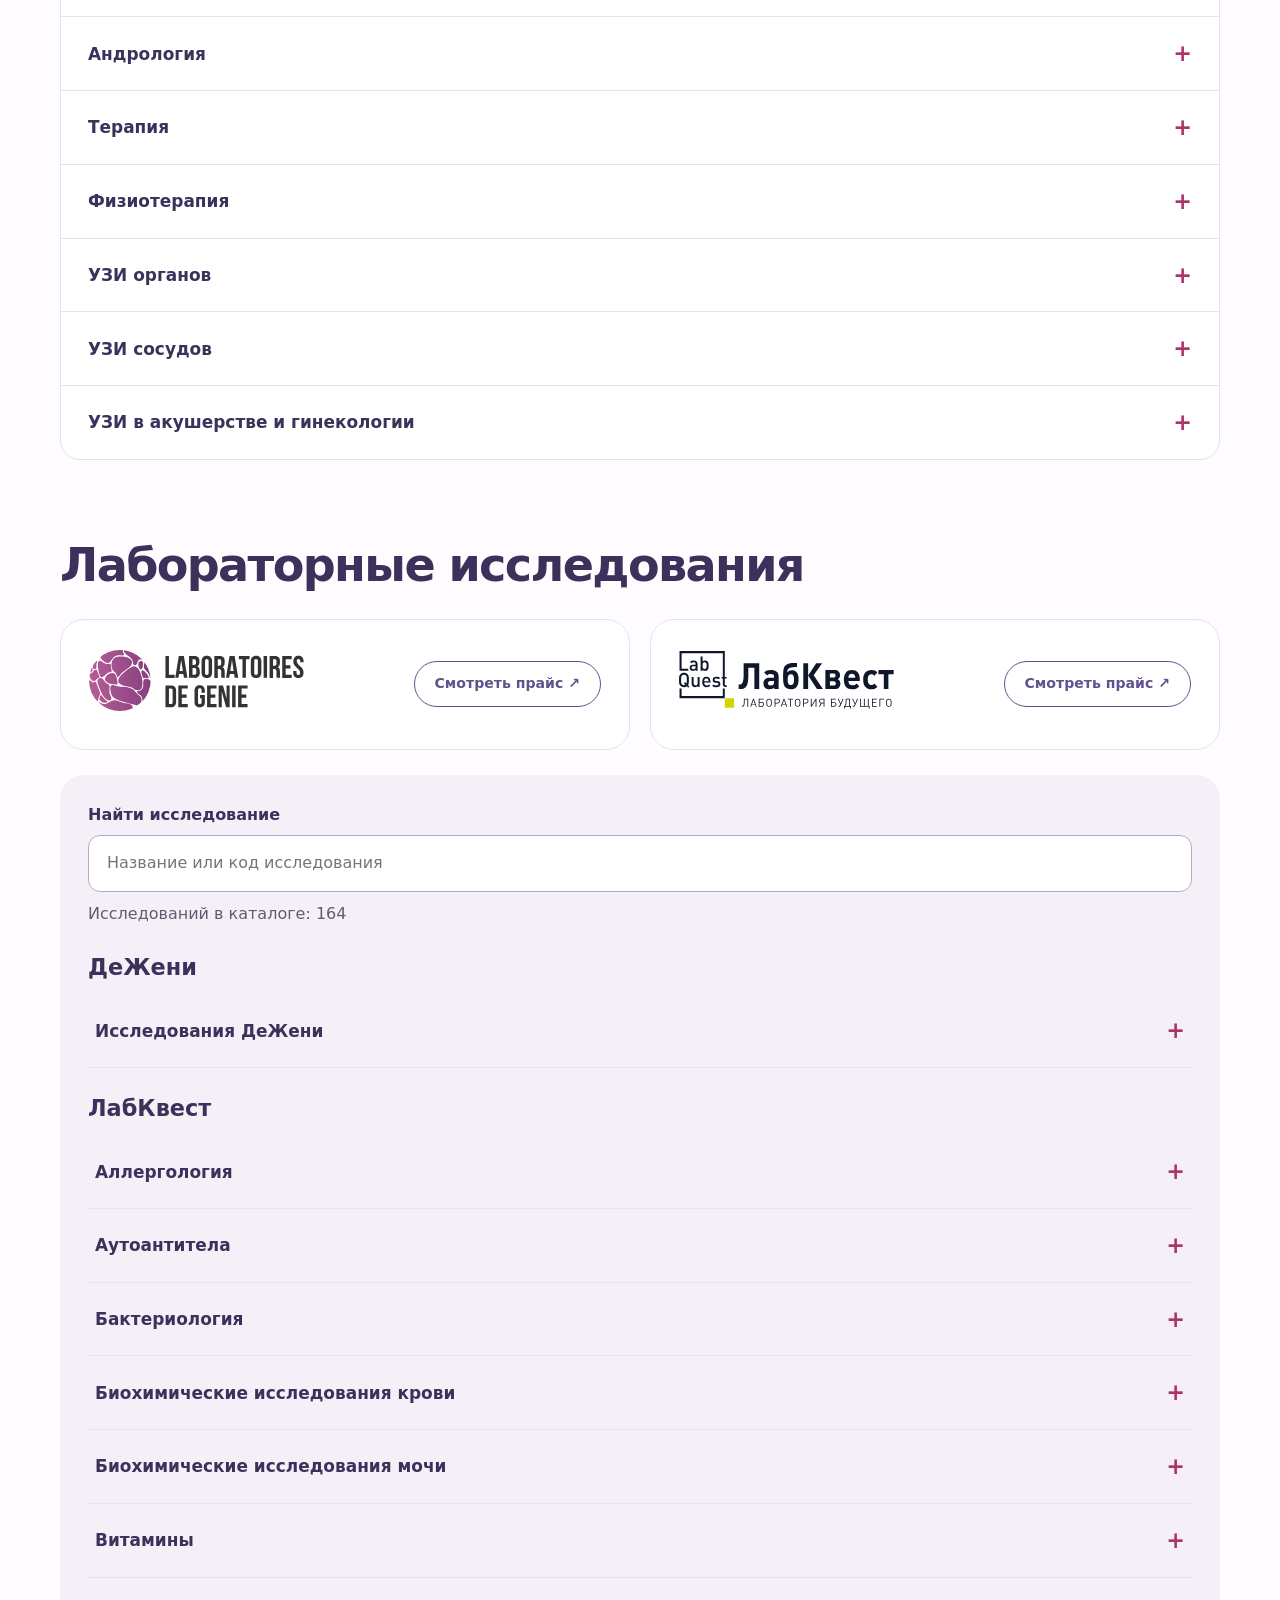
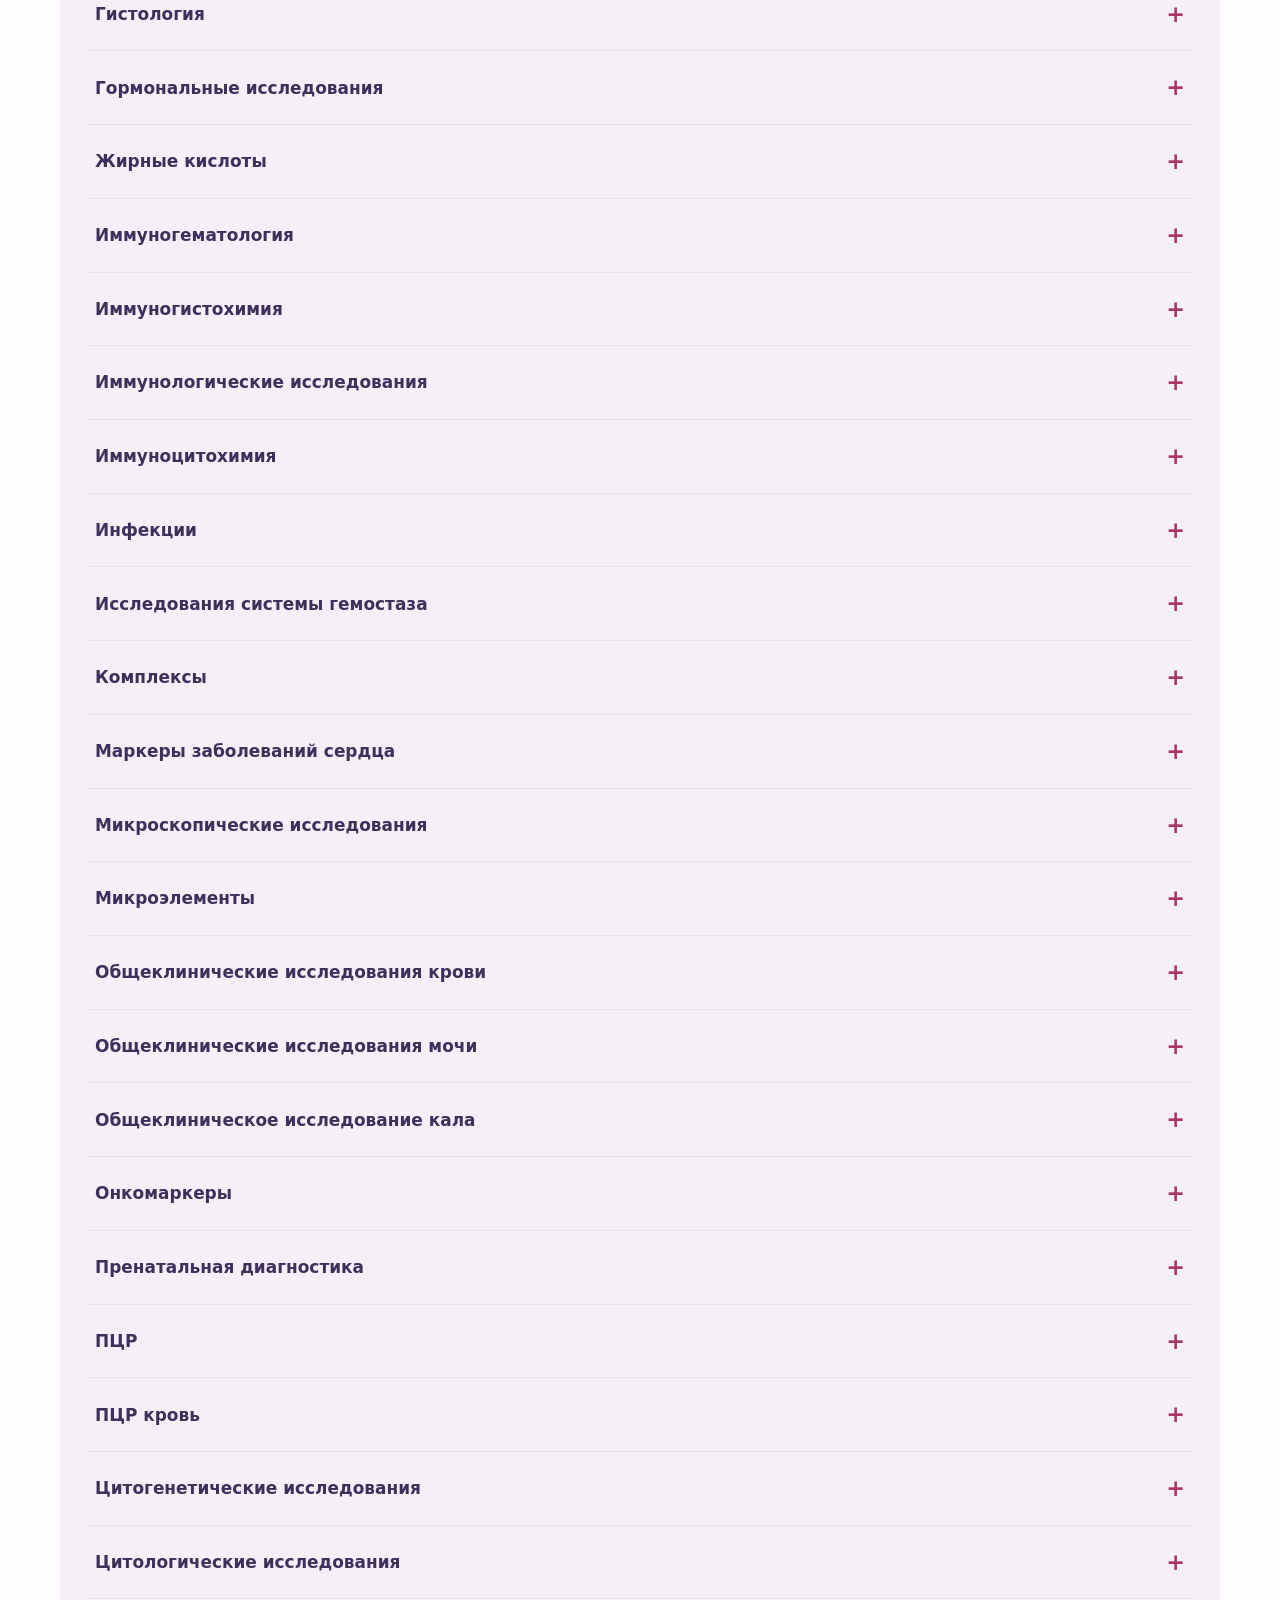
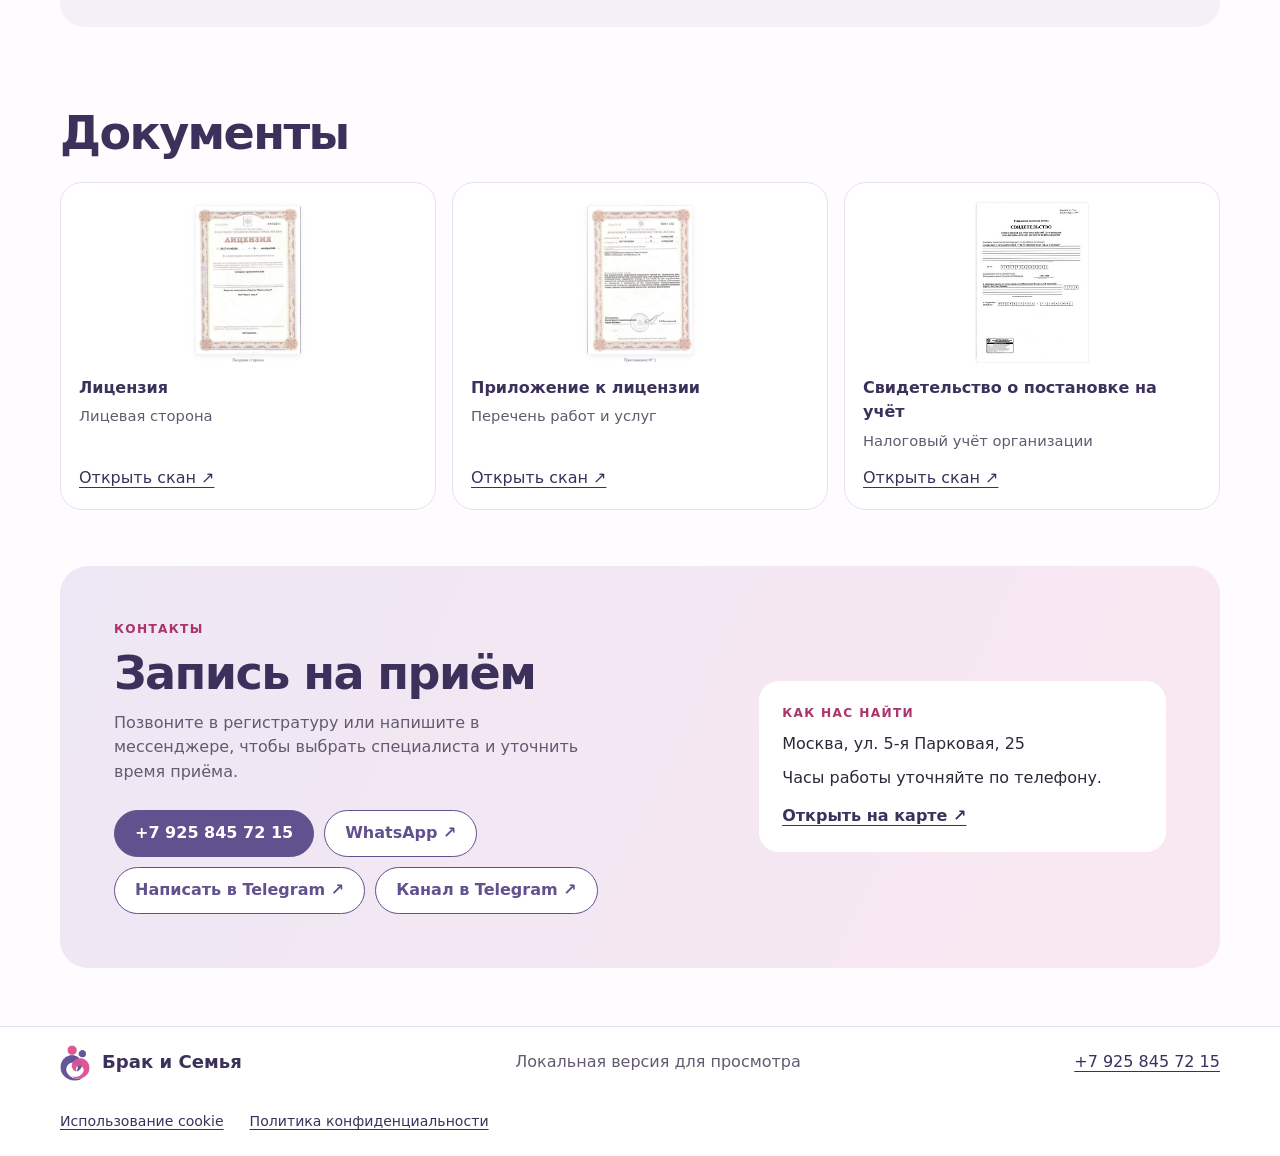
==== commit 4eac20a5: "navigation_9 Обновление навигации на сайте, бургер и закрепленный хэдер" ====
--- a/index.html
+++ b/index.html
@@ -7,16 +7,17 @@
 <meta name="description" content="Медицинский центр «Брак и Семья» в Москве. Специалисты, услуги и цены, контакты для записи.">
 <title>Брак и Семья | Медицинский центр в Москве</title>
 <link rel="icon" href="logo.png">
-<link rel="stylesheet" href="style.css?v=20261123-layout3">
+<link rel="stylesheet" href="style.css?v=20261123-navigation">
 <script src="content.js?v=20261123" defer></script>
-<script src="site.js?v=20261123-layout3" defer></script>
+<script src="site.js?v=20261123-navigation" defer></script>
 </head>
 <body>
 <a class="skip" href="#main">Перейти к содержанию</a>
-<header>
+<header class="site-header">
   <div class="wrap top">
     <a class="brand" href="#main"><img src="logo.png" alt="" width="36" height="43"><span>Брак и Семья<small>Медицинский центр</small></span></a>
-    <nav aria-label="Основное меню"><a href="#doctors">Специалисты</a><a href="#services">Услуги</a><a href="#laboratory">Лабораторные исследования</a><a href="#documents">Документы</a><a href="#contacts">Контакты</a></nav>
+    <button class="menu-toggle" type="button" aria-controls="main-navigation" aria-expanded="false" aria-label="Открыть меню"><span></span><span></span><span></span></button>
+    <nav id="main-navigation" aria-label="Основное меню"><a href="#doctors">Специалисты</a><a href="#services">Услуги</a><a href="#laboratory">Лабораторные исследования</a><a href="#documents">Документы</a><a href="#contacts">Контакты</a><a class="mobile-booking button" href="#contacts">Записаться на приём</a></nav>
     <a class="button" href="#contacts">Записаться на приём</a>
   </div>
 </header>
--- a/style.css
+++ b/style.css
@@ -221,3 +221,23 @@
   .hero .intro .actions .button, .hero-caption { min-height: 58px; }
   .hero-caption { align-items: center; }
 }
+
+.site-header { position: sticky; top: 0; z-index: 30; background: #fffffff5; backdrop-filter: blur(12px); box-shadow: 0 3px 15px #40345f08; }
+html { scroll-padding-top: calc(var(--header-height, 100px) + 18px); }
+section[id] { scroll-margin-top: 0; }
+.menu-toggle, .mobile-booking { display: none; }
+@media (max-width: 670px) {
+  .site-header .top { justify-content: space-between; flex-wrap: nowrap; padding-block: 12px; }
+  .site-header .top > .button { display: none; }
+  .site-header.navigation-ready .menu-toggle { display: flex; flex-direction: column; justify-content: center; align-items: center; gap: 5px; width: 46px; height: 46px; flex-shrink: 0; border: 1px solid var(--line); border-radius: 14px; background: var(--lilac); cursor: pointer; }
+  .menu-toggle span { width: 21px; height: 2px; border-radius: 2px; background: var(--dark); }
+  .menu-toggle[aria-expanded="true"] span:first-child { transform: translateY(7px) rotate(45deg); }
+  .menu-toggle[aria-expanded="true"] span:nth-child(2) { opacity: 0; }
+  .menu-toggle[aria-expanded="true"] span:last-child { transform: translateY(-7px) rotate(-45deg); }
+  .site-header.navigation-ready #main-navigation { position: absolute; top: 100%; left: 0; right: 0; width: 100%; padding: 12px 16px 20px; margin: 0; display: flex; flex-direction: column; align-items: stretch; gap: 4px; background: white; border-bottom: 1px solid var(--line); box-shadow: 0 14px 20px #40345f12; max-height: calc(100dvh - var(--header-height, 70px)); overflow-y: auto; }
+  #main-navigation a { padding: 12px 14px; border-radius: 10px; }
+  #main-navigation a:hover { background: var(--lilac); }
+  #main-navigation .mobile-booking { display: flex; margin-top: 8px; color: white; }
+  #main-navigation .mobile-booking:hover { background: var(--dark); }
+  .site-header:not(.navigation-ready) .top { flex-wrap: wrap; }
+}
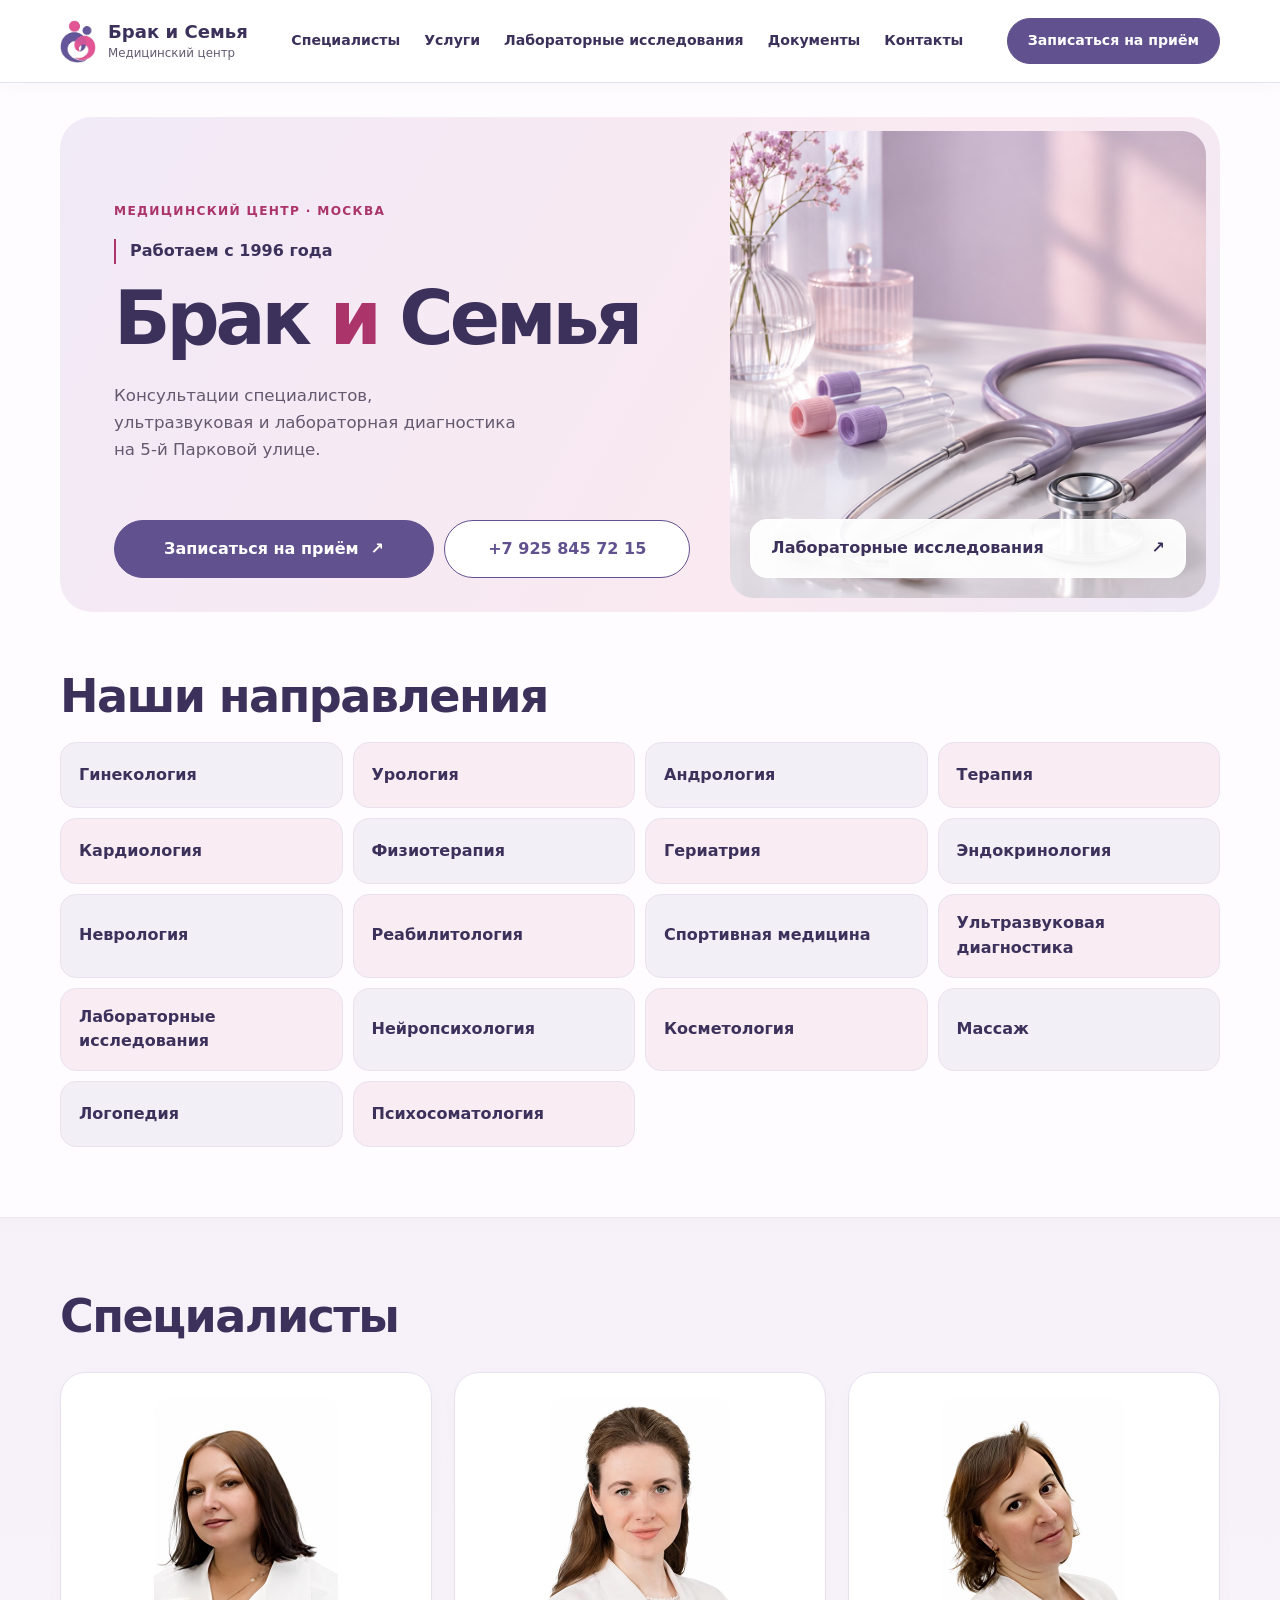
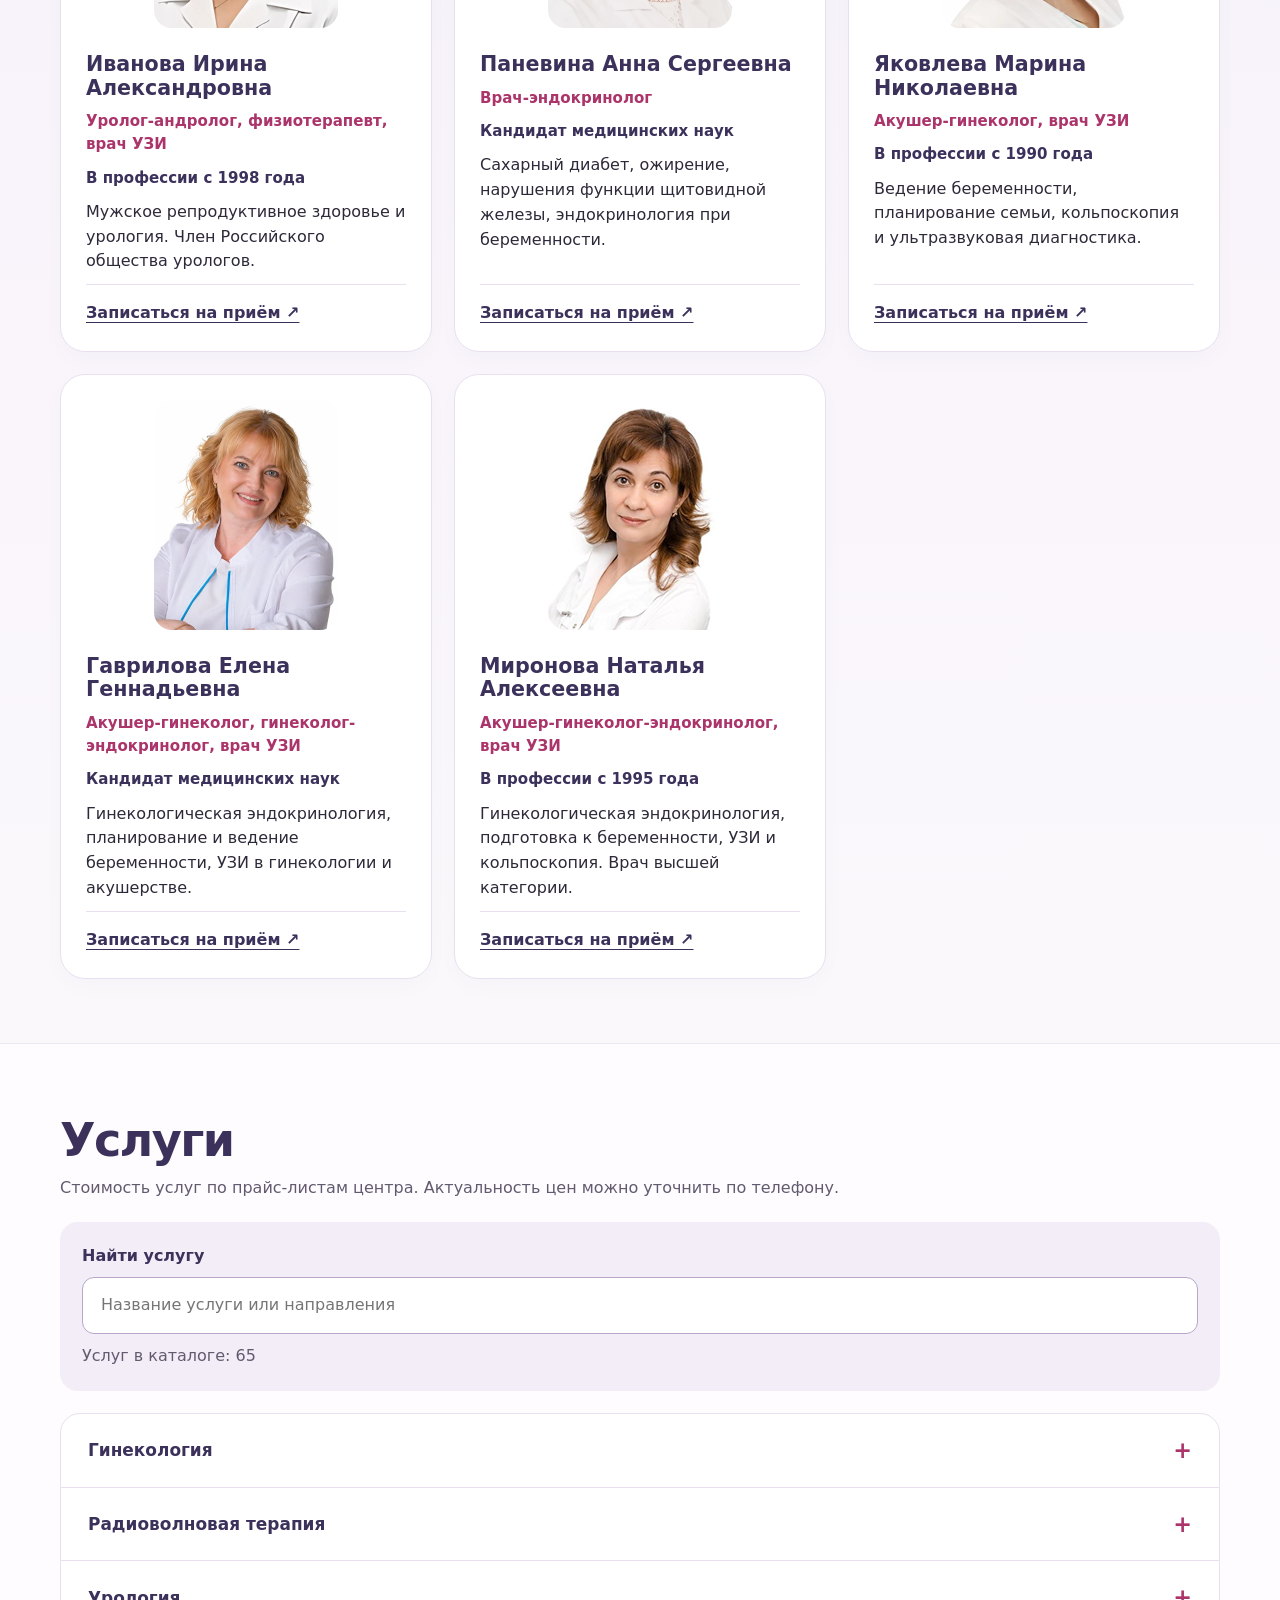
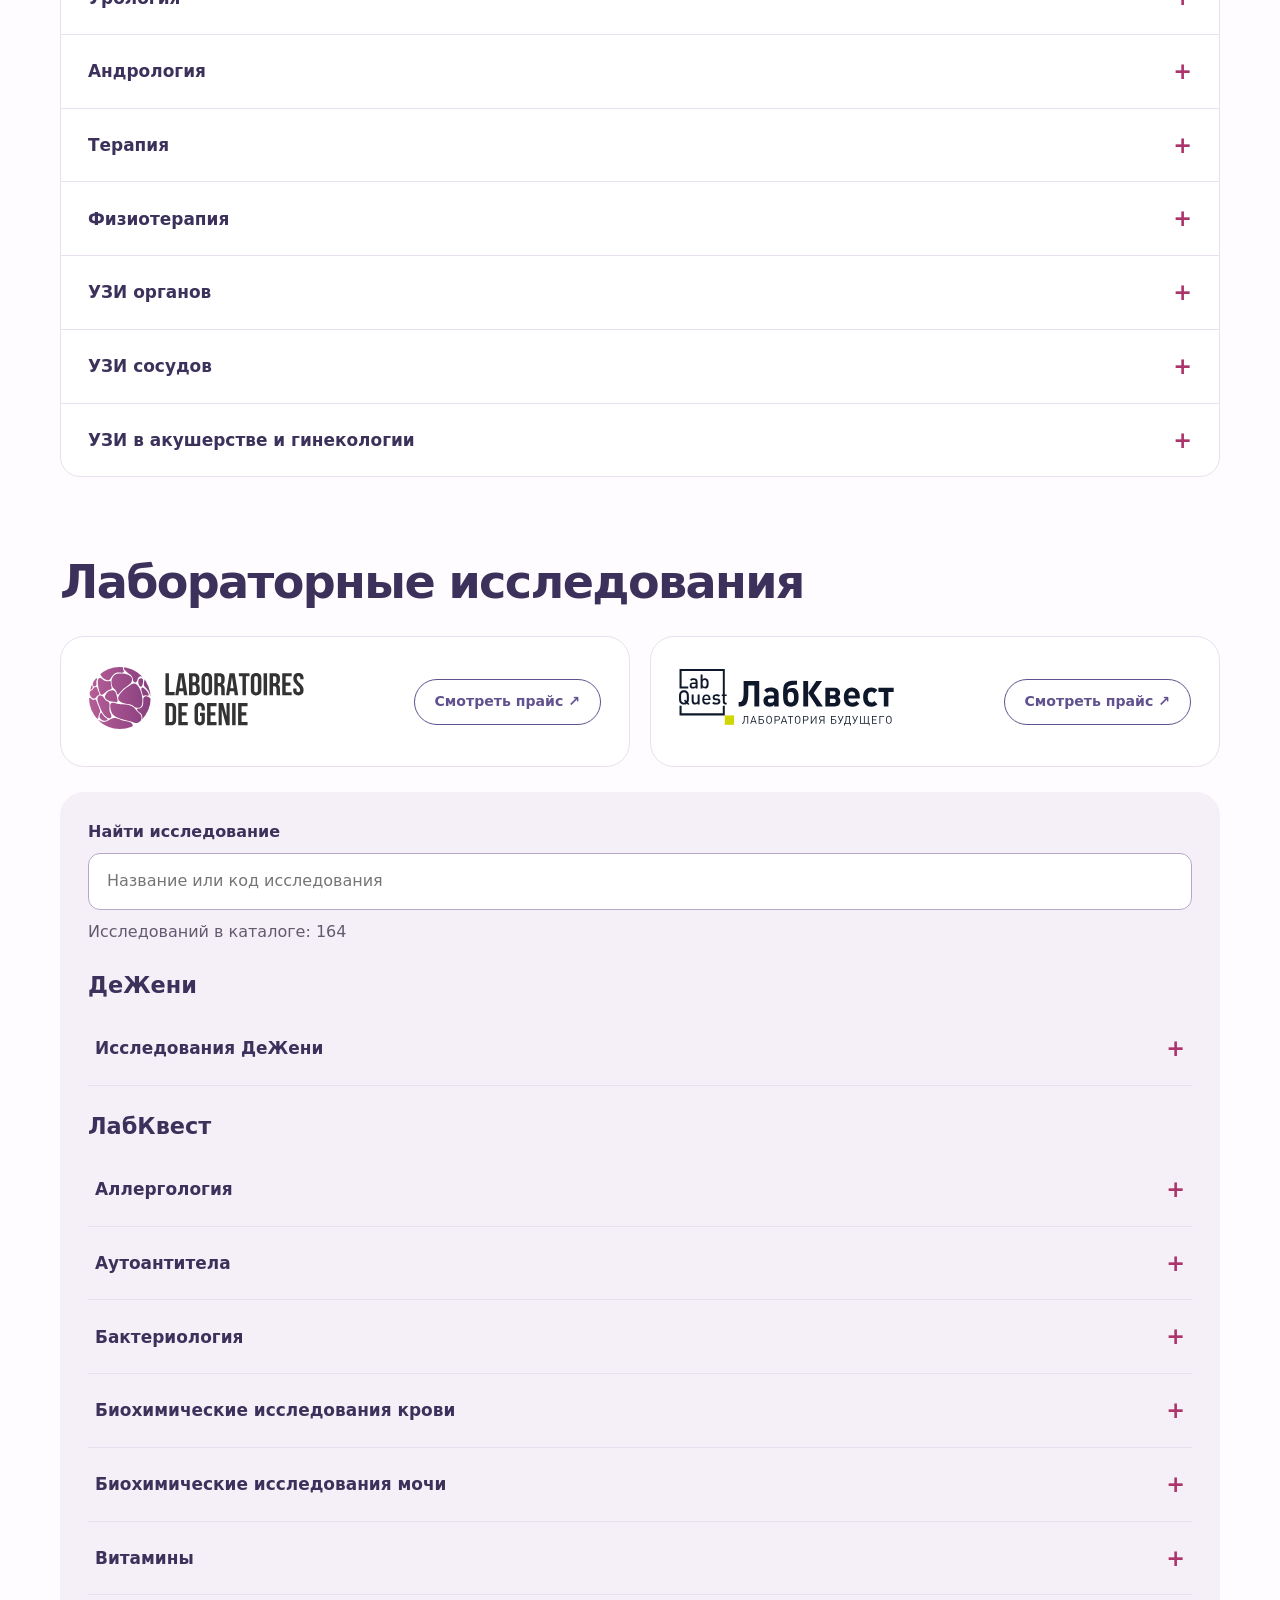
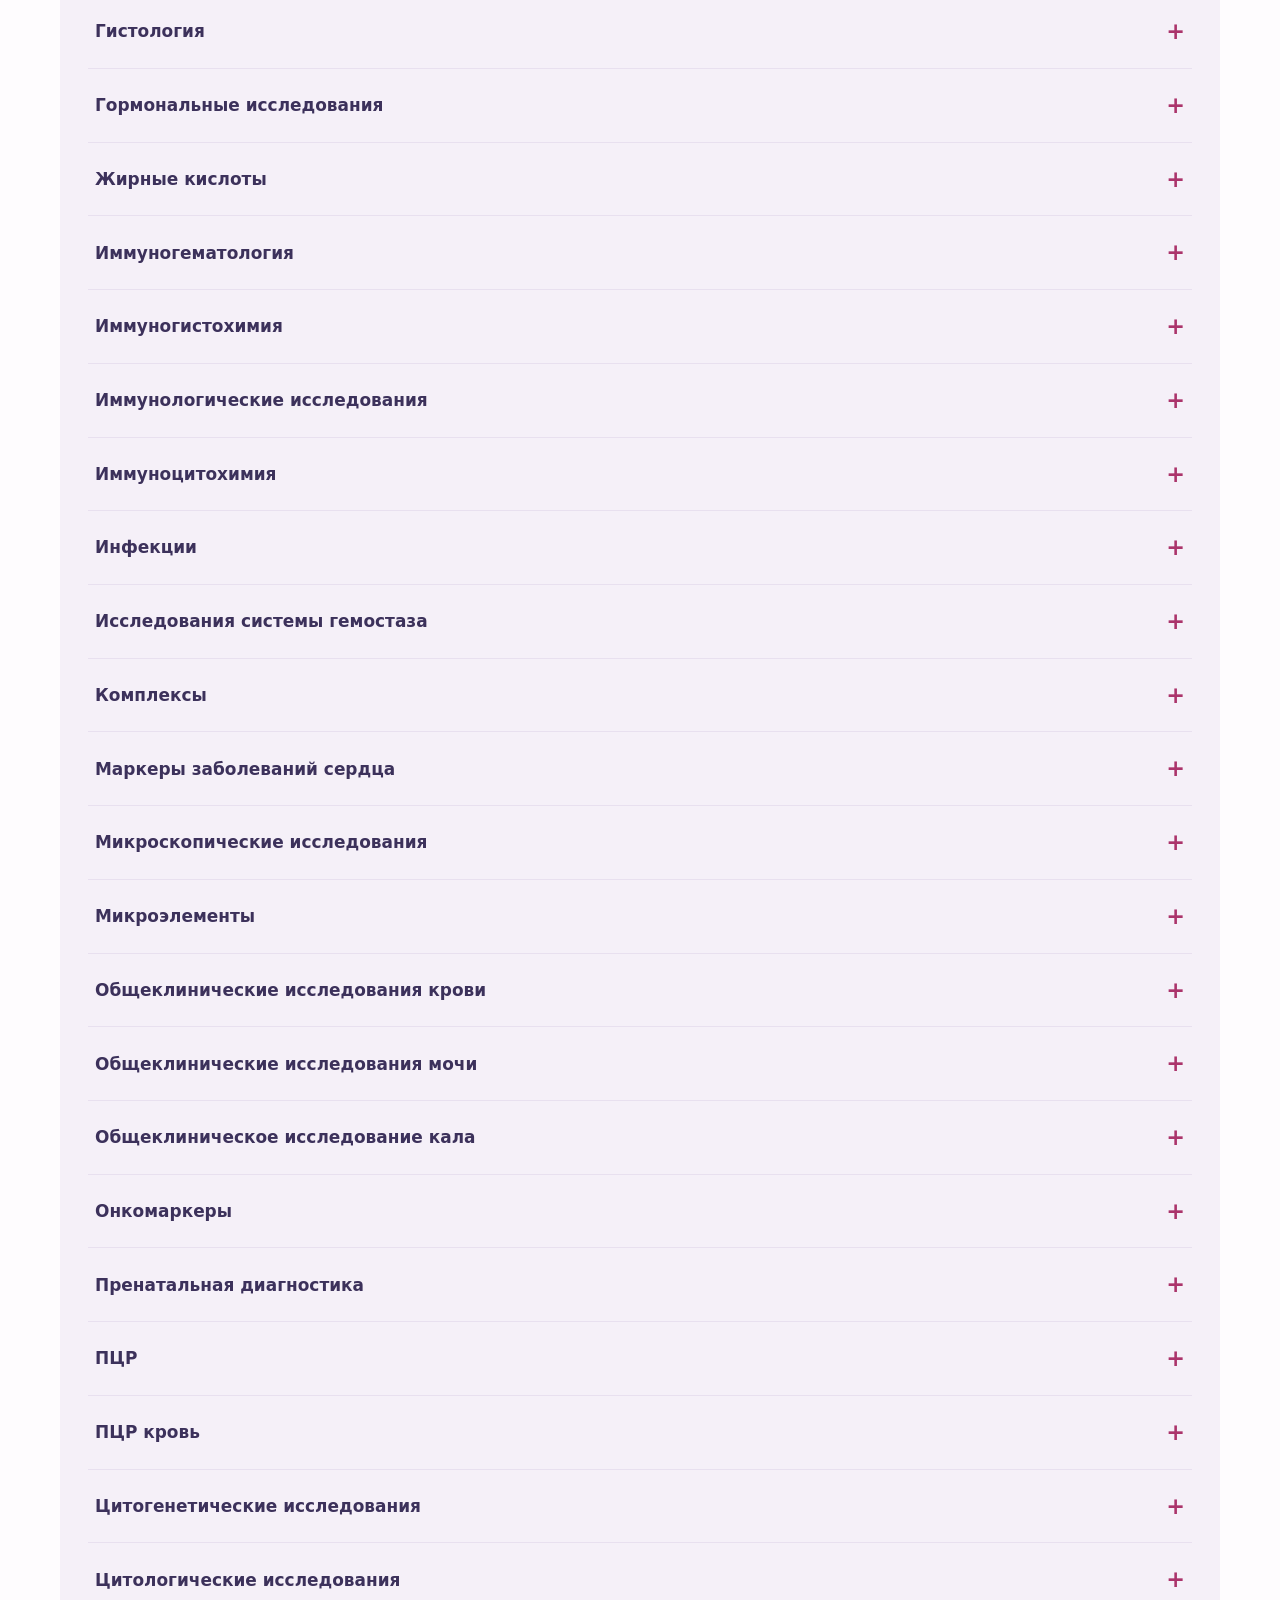
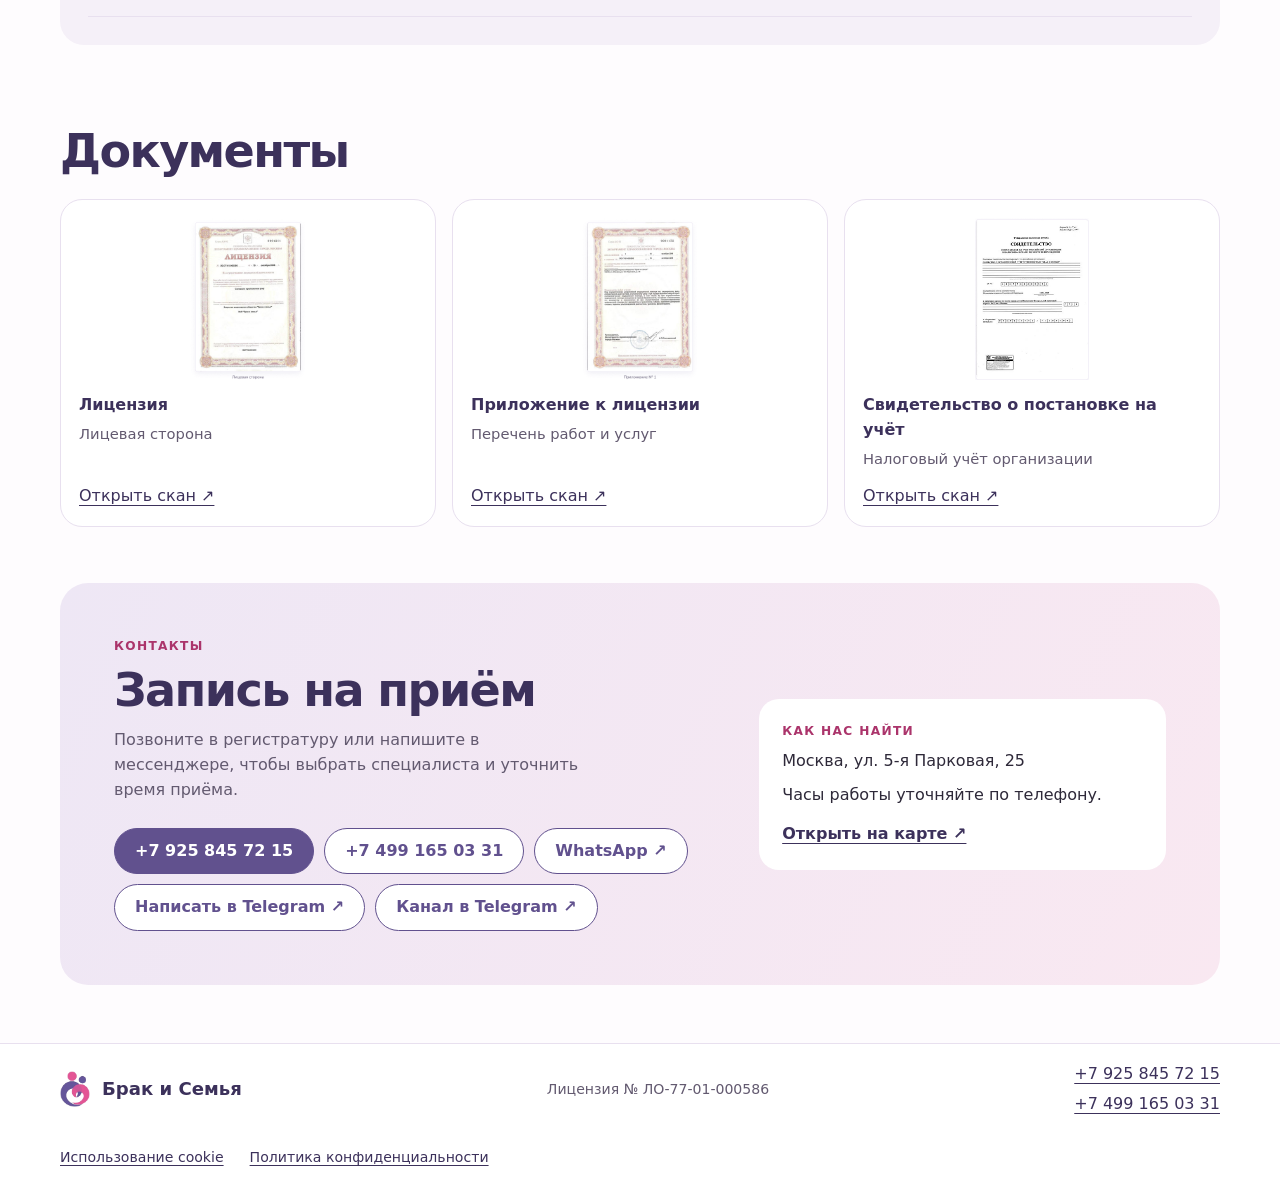
==== commit 0217be00: "final_update изменения в подвале" ====
--- a/index.html
+++ b/index.html
@@ -7,9 +7,9 @@
 <meta name="description" content="Медицинский центр «Брак и Семья» в Москве. Специалисты, услуги и цены, контакты для записи.">
 <title>Брак и Семья | Медицинский центр в Москве</title>
 <link rel="icon" href="logo.png">
-<link rel="stylesheet" href="style.css?v=20261123-navigation">
+<link rel="stylesheet" href="style.css?v=20261124-front">
 <script src="content.js?v=20261123" defer></script>
-<script src="site.js?v=20261123-navigation" defer></script>
+<script src="site.js?v=20261124-front" defer></script>
 </head>
 <body>
 <a class="skip" href="#main">Перейти к содержанию</a>
@@ -85,12 +85,12 @@
   </section>
   <section class="wrap contact-section" id="contacts" aria-labelledby="contacts-title"><div class="contact">
     <div><p class="label">Контакты</p><h2 id="contacts-title">Запись на приём</h2><p class="contact-copy">Позвоните в регистратуру или напишите в мессенджере, чтобы выбрать специалиста и уточнить время приёма.</p>
-      <div class="actions"><a class="button phone"></a><a class="button outline" id="whatsapp">WhatsApp ↗</a><a class="button outline" id="telegram-link">Написать в Telegram ↗</a><a class="button outline" href="https://t.me/budetpups">Канал в Telegram ↗</a></div>
+      <div class="actions"><a class="button phone"></a><a class="button outline second-phone" href="tel:+74991650331">+7 499 165 03 31</a><a class="button outline" id="whatsapp">WhatsApp ↗</a><a class="button outline" id="telegram-link">Написать в Telegram ↗</a><a class="button outline" href="https://t.me/budetpups">Канал в Telegram ↗</a></div>
     </div>
     <div class="location"><p class="label">Как нас найти</p><p id="address"></p><p id="hours"></p><a id="map">Открыть на карте ↗</a></div>
   </div></section>
 </main>
-<footer><div class="wrap bottom"><a class="brand" href="#main"><img src="logo.png" alt="" width="30" height="36"><span>Брак и Семья</span></a><p>Локальная версия для просмотра</p><a class="phone"></a></div><div class="wrap"><nav class="footer-links" aria-label="Правовая информация"><a href="cookies.html">Использование cookie</a><a href="privacy.html">Политика конфиденциальности</a></nav></div></footer>
+<footer><div class="wrap bottom"><a class="brand" href="#main"><img src="logo.png" alt="" width="30" height="36"><span>Брак и Семья</span></a><p class="license-number">Лицензия № ЛО-77-01-000586</p><div class="footer-phones"><a class="phone"></a><a class="second-phone" href="tel:+74991650331">+7 499 165 03 31</a></div></div><div class="wrap"><nav class="footer-links" aria-label="Правовая информация"><a href="cookies.html">Использование cookie</a><a href="privacy.html">Политика конфиденциальности</a></nav></div></footer>
 <noscript>Для отображения специалистов, прайс-листа и контактов включите JavaScript.</noscript>
 </body>
 </html>
--- a/style.css
+++ b/style.css
@@ -241,3 +241,7 @@
   #main-navigation .mobile-booking:hover { background: var(--dark); }
   .site-header:not(.navigation-ready) .top { flex-wrap: wrap; }
 }
+
+.footer-phones { display: flex; flex-direction: column; gap: 5px; }
+.license-number, .legal-license { font-size: .88rem; }
+.legal-license { padding-top: 22px; }
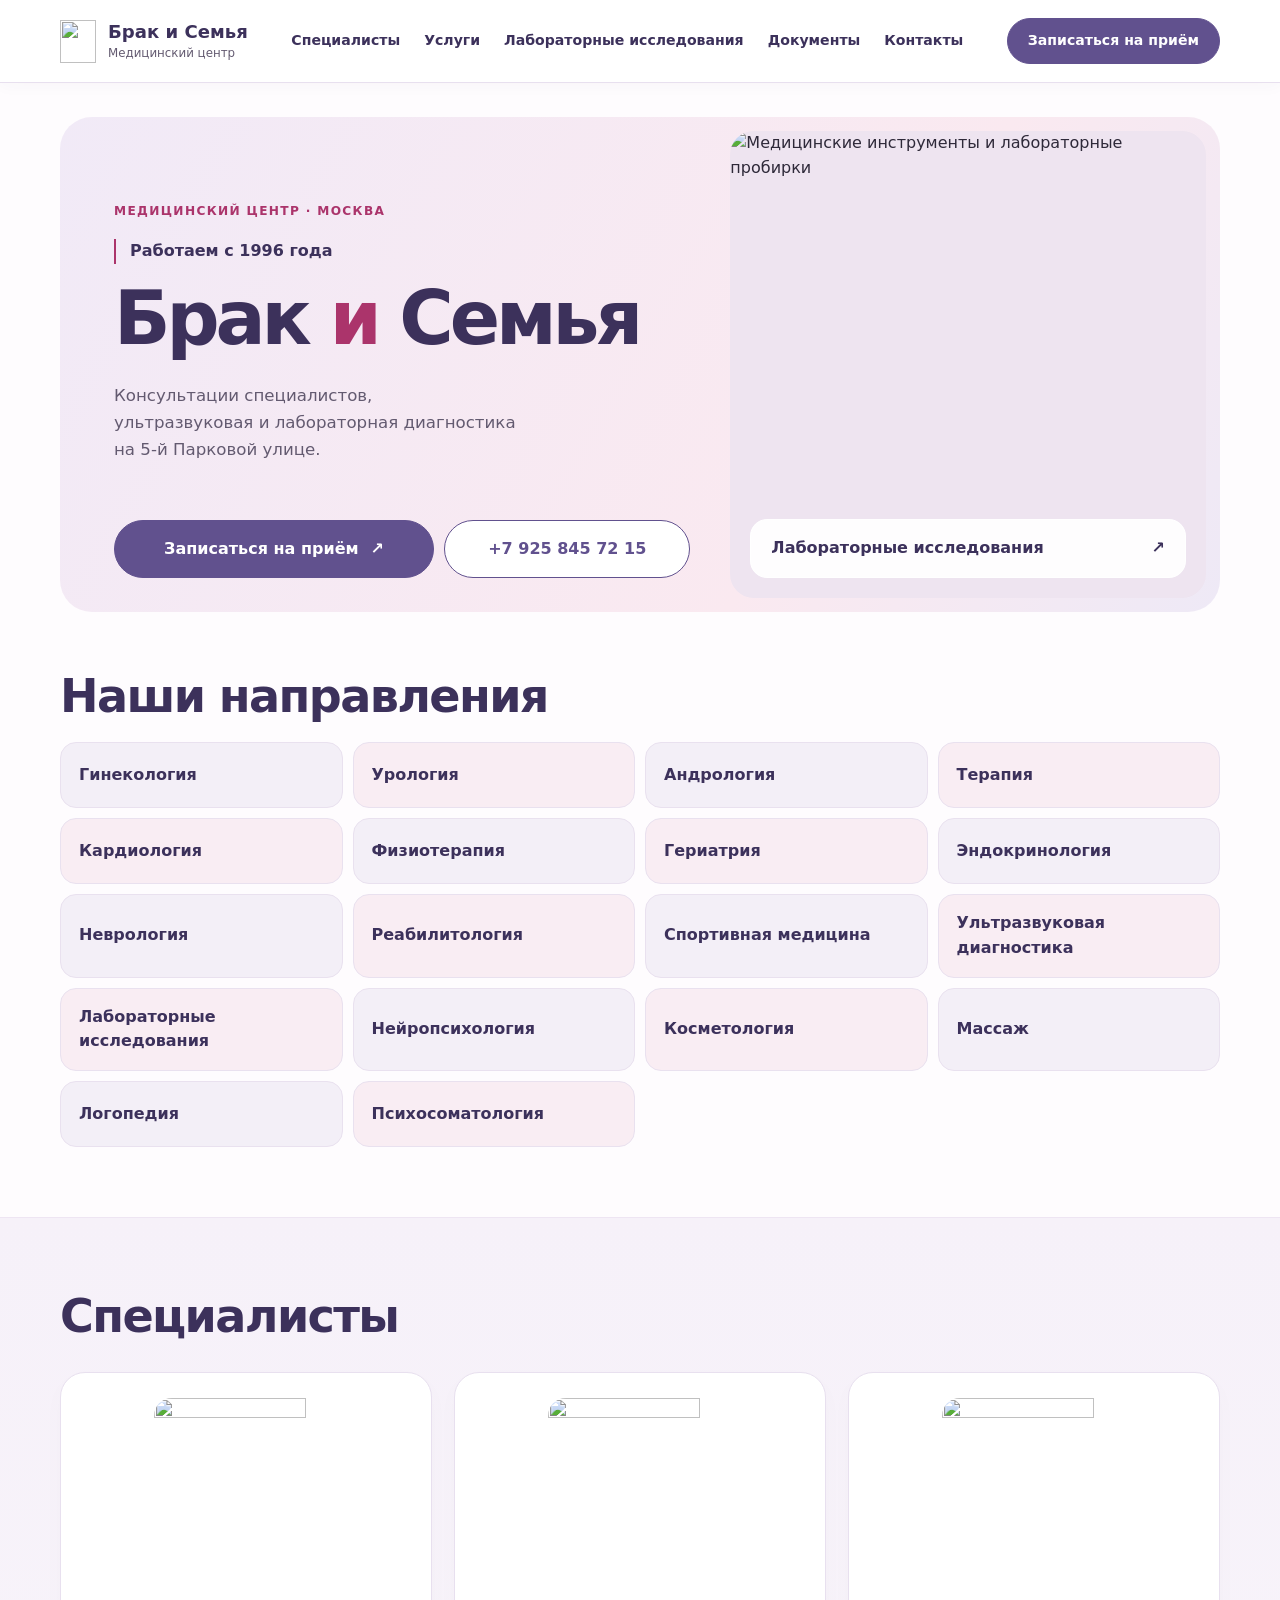
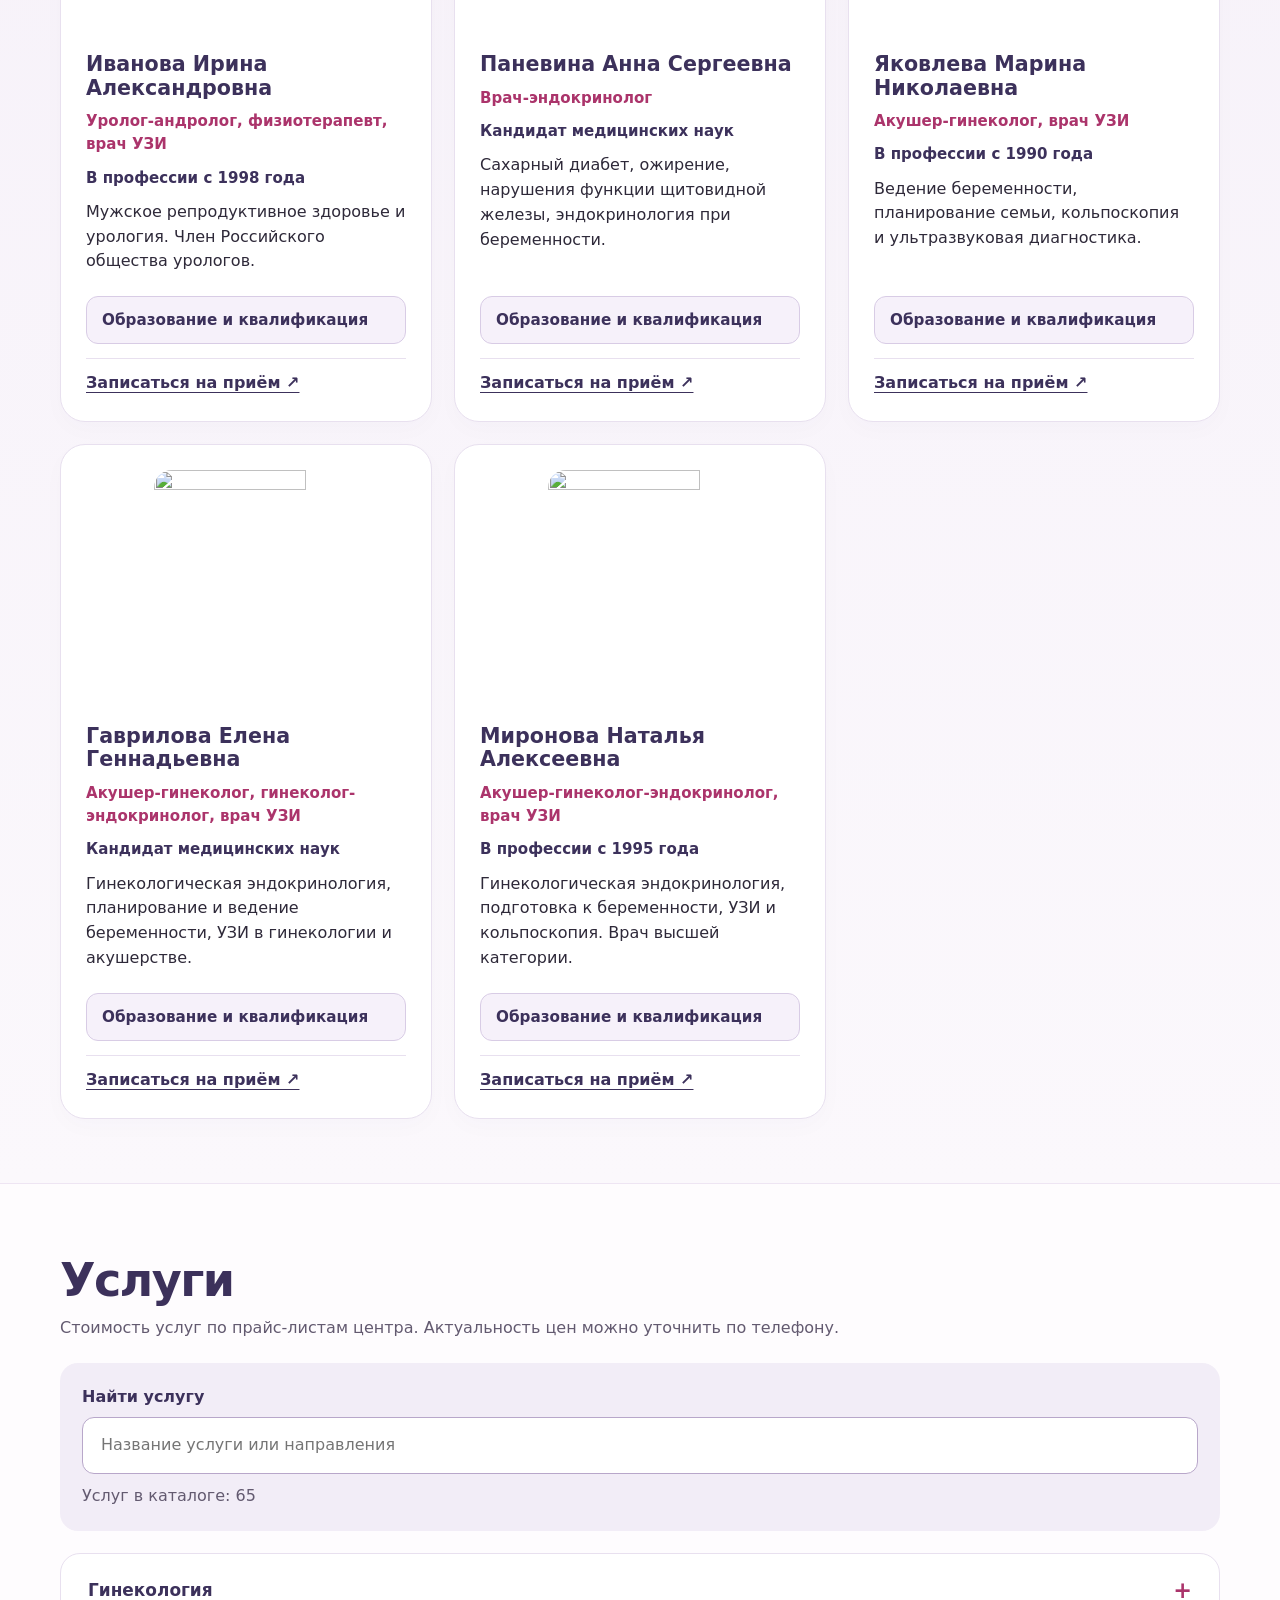
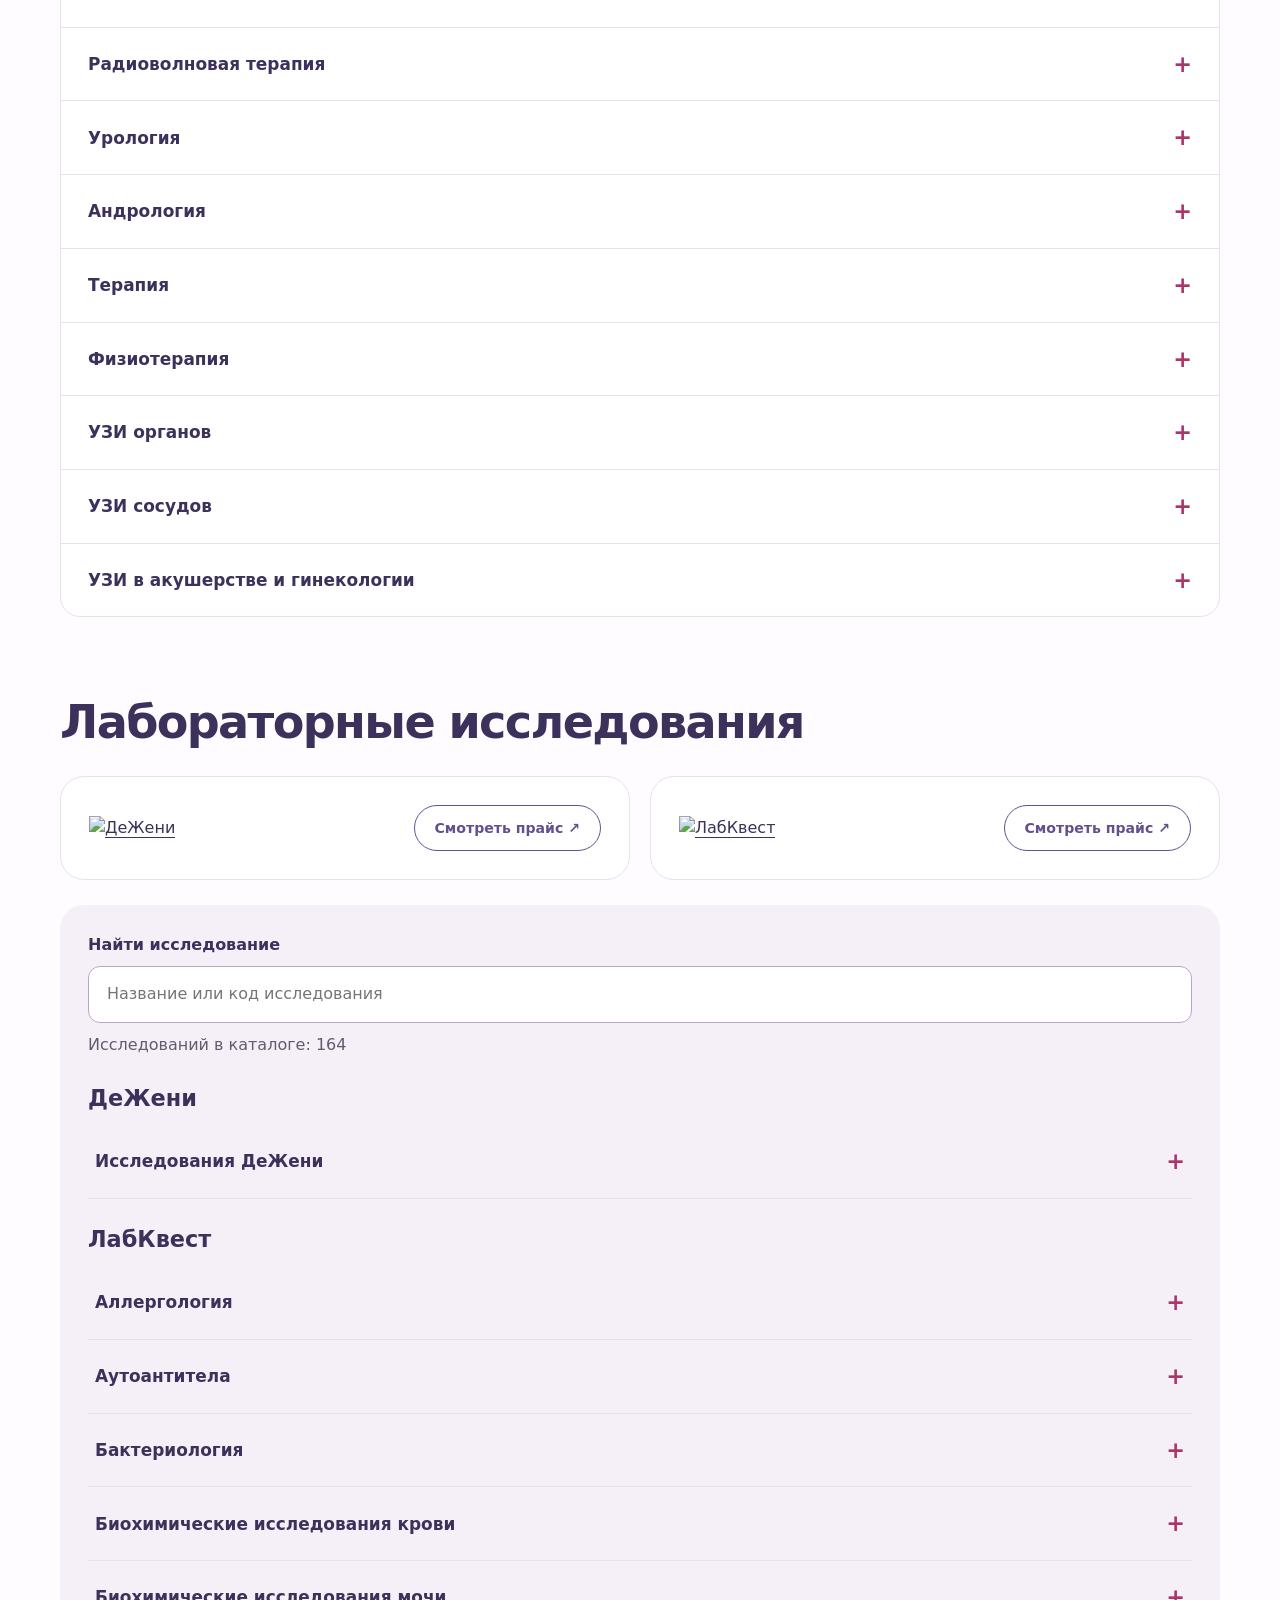
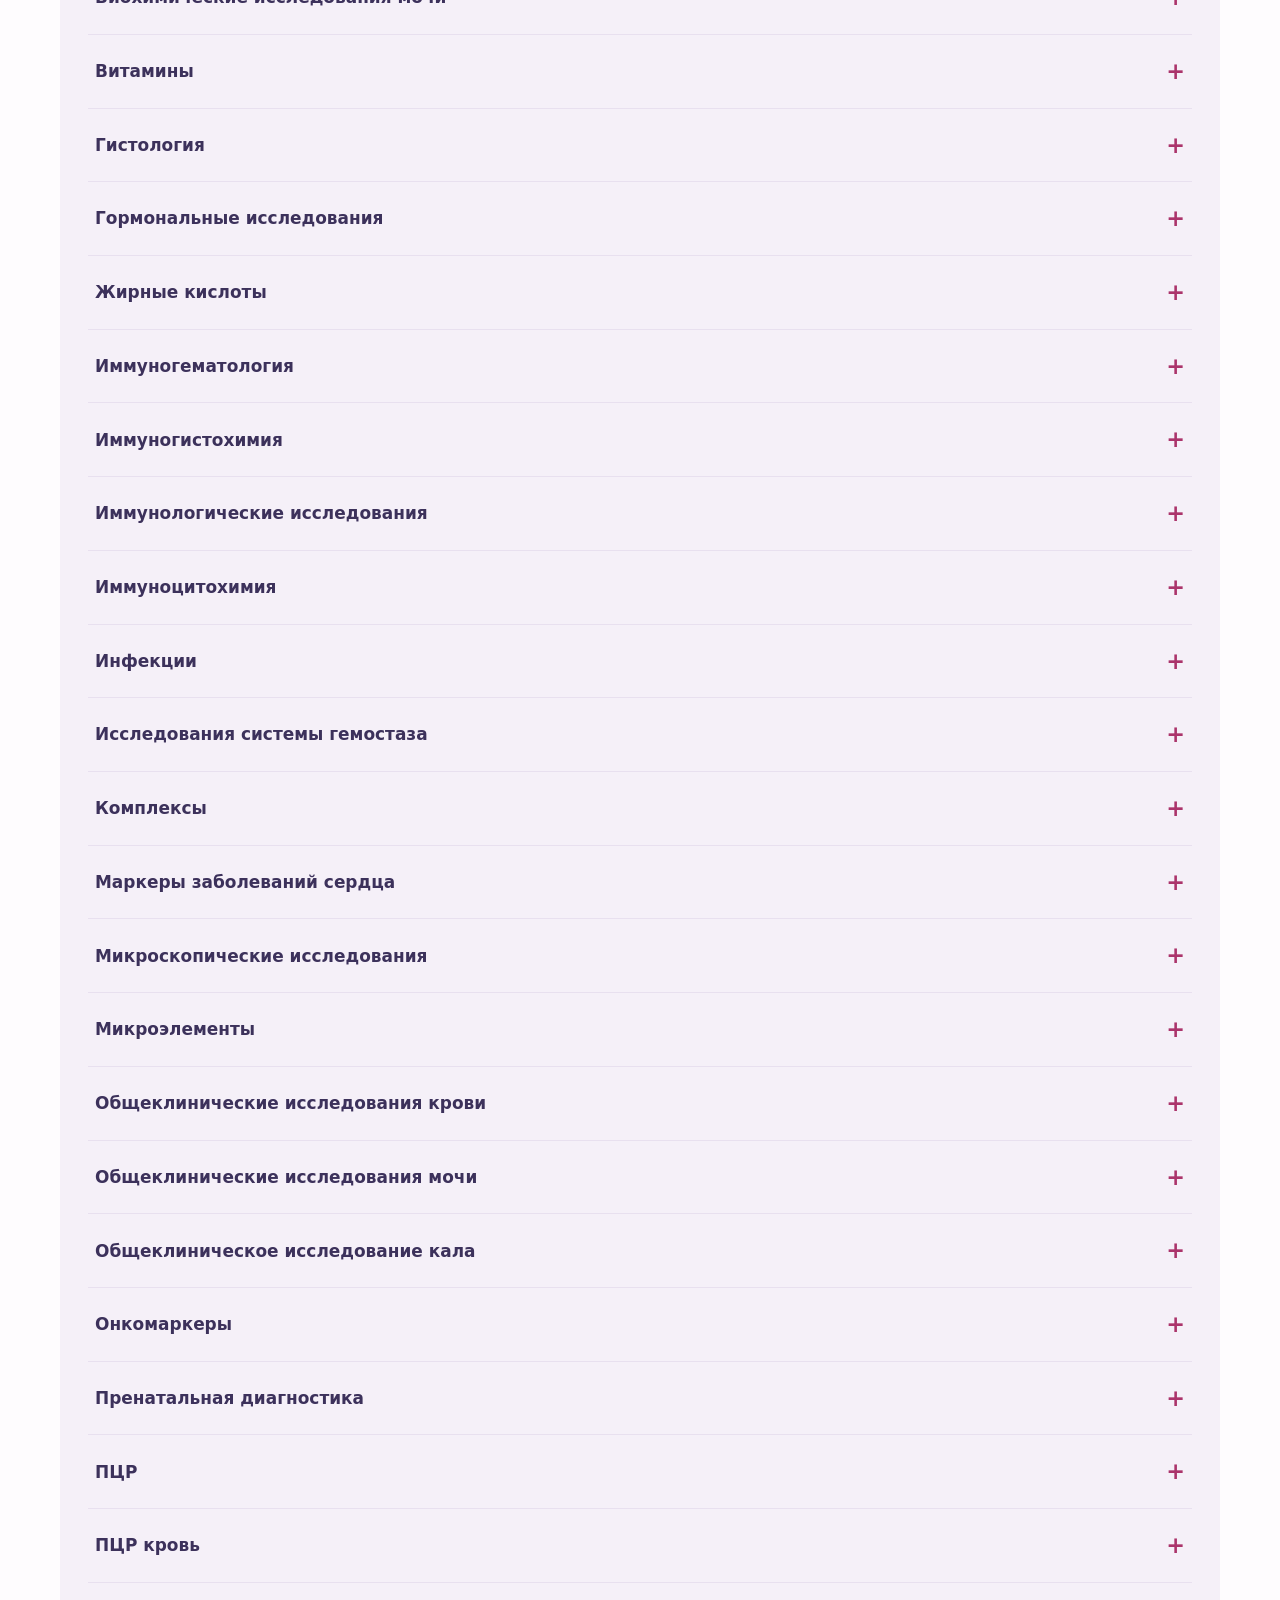
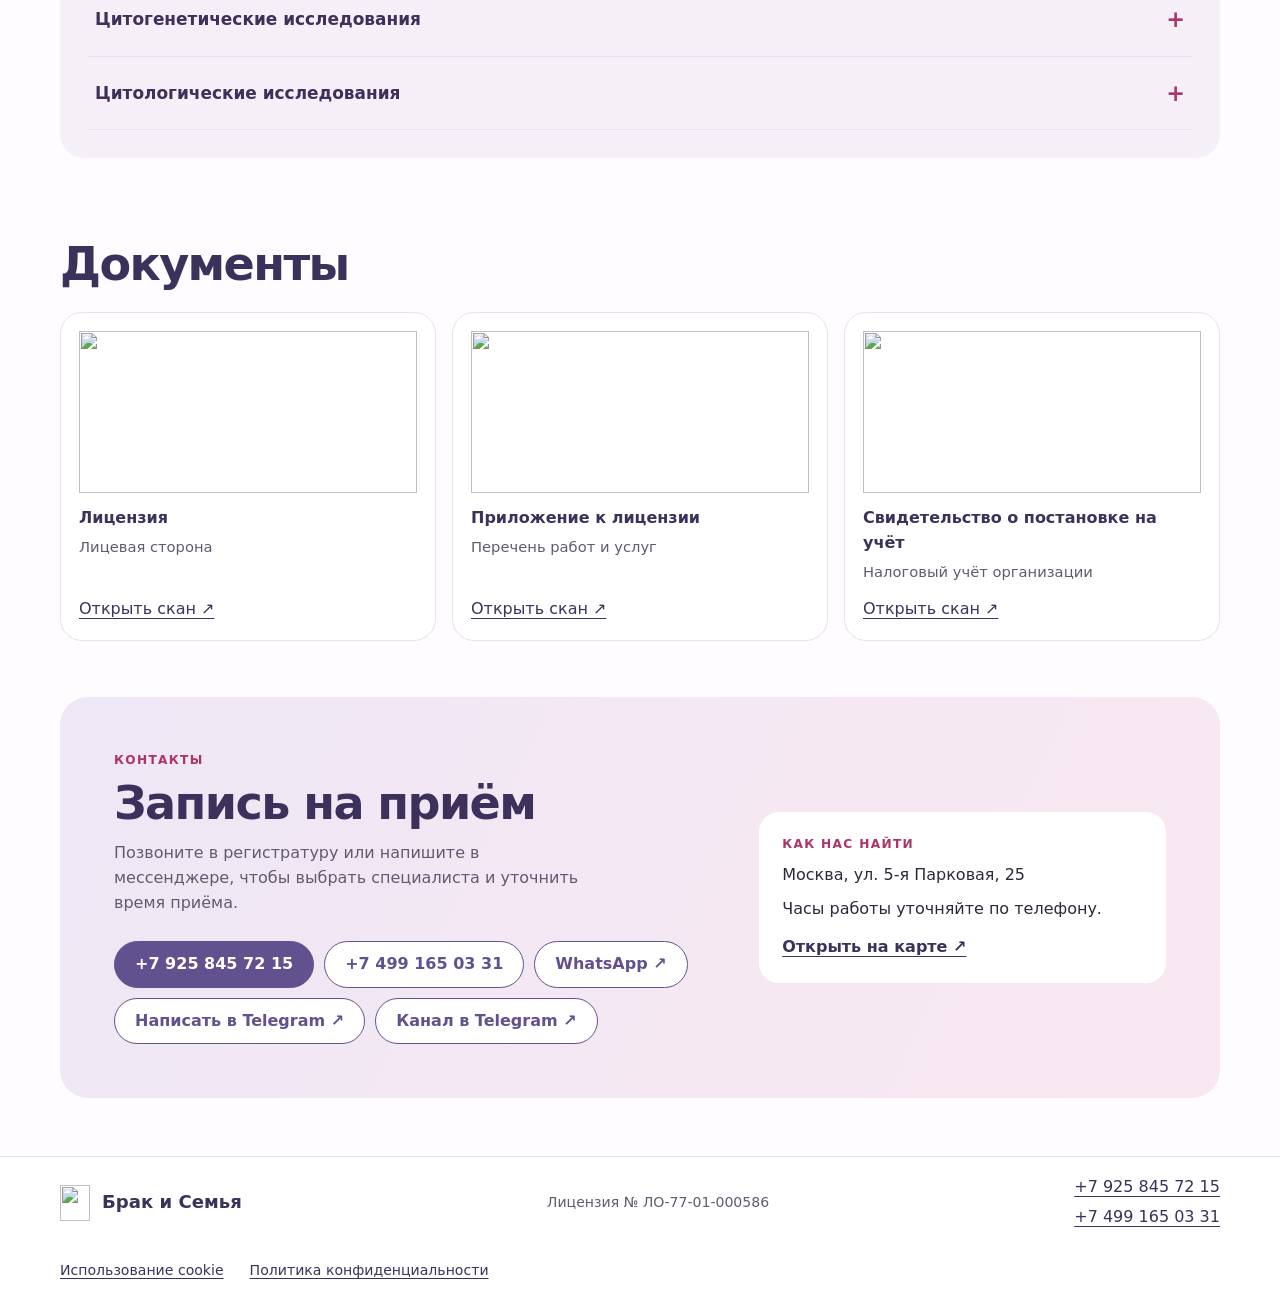
==== commit c1a4dded: "itogggg добавление информации про врачей" ====
--- a/index.html
+++ b/index.html
@@ -1,21 +1,22 @@
 <!doctype html>
 <html lang="ru">
 <head>
+<meta name="robots" content="noindex,nofollow">
 <meta charset="utf-8">
 <meta name="viewport" content="width=device-width, initial-scale=1">
-<meta name="robots" content="noindex, nofollow">
+
 <meta name="description" content="Медицинский центр «Брак и Семья» в Москве. Специалисты, услуги и цены, контакты для записи.">
 <title>Брак и Семья | Медицинский центр в Москве</title>
-<link rel="icon" href="logo.png">
-<link rel="stylesheet" href="style.css?v=20261124-front">
-<script src="content.js?v=20261123" defer></script>
-<script src="site.js?v=20261124-front" defer></script>
+<link rel="icon" href="assets/logo.png">
+<link rel="stylesheet" href="style.css?v=20261128-final">
+<script src="content.js?v=20261128-final" defer></script>
+<script src="site.js?v=20261128-final" defer></script>
 </head>
 <body>
 <a class="skip" href="#main">Перейти к содержанию</a>
 <header class="site-header">
   <div class="wrap top">
-    <a class="brand" href="#main"><img src="logo.png" alt="" width="36" height="43"><span>Брак и Семья<small>Медицинский центр</small></span></a>
+    <a class="brand" href="#main"><img src="assets/logo.png" alt="" width="36" height="43"><span>Брак и Семья<small>Медицинский центр</small></span></a>
     <button class="menu-toggle" type="button" aria-controls="main-navigation" aria-expanded="false" aria-label="Открыть меню"><span></span><span></span><span></span></button>
     <nav id="main-navigation" aria-label="Основное меню"><a href="#doctors">Специалисты</a><a href="#services">Услуги</a><a href="#laboratory">Лабораторные исследования</a><a href="#documents">Документы</a><a href="#contacts">Контакты</a><a class="mobile-booking button" href="#contacts">Записаться на приём</a></nav>
     <a class="button" href="#contacts">Записаться на приём</a>
@@ -29,7 +30,7 @@
       <p class="lede">Консультации специалистов, ультразвуковая и лабораторная диагностика на 5-й Парковой улице.</p>
       <div class="actions"><a class="button" href="#contacts">Записаться на приём <span aria-hidden="true">↗</span></a><a class="button outline phone"></a></div>
     </div>
-    <div class="hero-art"><img class="hero-photo" src="medical-still-life.png" alt="Медицинские инструменты и лабораторные пробирки" width="1024" height="1280"><a class="hero-caption" href="#laboratory">Лабораторные исследования <span aria-hidden="true">↗</span></a></div>
+    <div class="hero-art"><img class="hero-photo" src="assets/medical-still-life.png" alt="Медицинские инструменты и лабораторные пробирки" width="1024" height="1280"><a class="hero-caption" href="#laboratory">Лабораторные исследования <span aria-hidden="true">↗</span></a></div>
   </section>
   <section class="wrap directions" aria-labelledby="directions-title">
     <h2 id="directions-title">Наши направления</h2>
@@ -63,20 +64,20 @@
   <section class="wrap documents" id="documents" aria-labelledby="documents-title">
     <h2 id="documents-title">Документы</h2>
     <ul class="document-grid">
-      <li><a class="document-card" href="license-front.png" target="_blank" rel="noopener">
-        <img src="license-front.png" alt="" loading="lazy">
+      <li><a class="document-card" href="assets/license-front.png" target="_blank" rel="noopener">
+        <img src="assets/license-front.png" alt="" loading="lazy">
         <span class="document-name">Лицензия</span>
         <span class="document-description">Лицевая сторона</span>
         <span class="document-action">Открыть скан <span aria-hidden="true">↗</span><span class="sr-only"> в новой вкладке</span></span>
       </a></li>
-      <li><a class="document-card" href="license-appendix.png" target="_blank" rel="noopener">
-        <img src="license-appendix.png" alt="" loading="lazy">
+      <li><a class="document-card" href="assets/license-appendix.png" target="_blank" rel="noopener">
+        <img src="assets/license-appendix.png" alt="" loading="lazy">
         <span class="document-name">Приложение к лицензии</span>
         <span class="document-description">Перечень работ и услуг</span>
         <span class="document-action">Открыть скан <span aria-hidden="true">↗</span><span class="sr-only"> в новой вкладке</span></span>
       </a></li>
-      <li><a class="document-card" href="tax-certificate.png" target="_blank" rel="noopener">
-        <img src="tax-certificate.png" alt="" loading="lazy">
+      <li><a class="document-card" href="assets/tax-certificate.png" target="_blank" rel="noopener">
+        <img src="assets/tax-certificate.png" alt="" loading="lazy">
         <span class="document-name">Свидетельство о постановке на учёт</span>
         <span class="document-description">Налоговый учёт организации</span>
         <span class="document-action">Открыть скан <span aria-hidden="true">↗</span><span class="sr-only"> в новой вкладке</span></span>
@@ -90,7 +91,7 @@
     <div class="location"><p class="label">Как нас найти</p><p id="address"></p><p id="hours"></p><a id="map">Открыть на карте ↗</a></div>
   </div></section>
 </main>
-<footer><div class="wrap bottom"><a class="brand" href="#main"><img src="logo.png" alt="" width="30" height="36"><span>Брак и Семья</span></a><p class="license-number">Лицензия № ЛО-77-01-000586</p><div class="footer-phones"><a class="phone"></a><a class="second-phone" href="tel:+74991650331">+7 499 165 03 31</a></div></div><div class="wrap"><nav class="footer-links" aria-label="Правовая информация"><a href="cookies.html">Использование cookie</a><a href="privacy.html">Политика конфиденциальности</a></nav></div></footer>
+<footer><div class="wrap bottom"><a class="brand" href="#main"><img src="assets/logo.png" alt="" width="30" height="36"><span>Брак и Семья</span></a><p class="license-number">Лицензия № ЛО-77-01-000586</p><div class="footer-phones"><a class="phone"></a><a class="second-phone" href="tel:+74991650331">+7 499 165 03 31</a></div></div><div class="wrap"><nav class="footer-links" aria-label="Правовая информация"><a href="cookies.html">Использование cookie</a><a href="privacy.html">Политика конфиденциальности</a></nav></div></footer>
 <noscript>Для отображения специалистов, прайс-листа и контактов включите JavaScript.</noscript>
 </body>
 </html>
--- a/style.css
+++ b/style.css
@@ -245,3 +245,53 @@
 .footer-phones { display: flex; flex-direction: column; gap: 5px; }
 .license-number, .legal-license { font-size: .88rem; }
 .legal-license { padding-top: 22px; }
+
+/* Specialist education and qualifications */
+.doctor-actions { display:grid; gap:14px; margin-top:auto; padding-top:12px; }
+.doctor-more { width:100%; padding:12px 15px; border:1px solid #d8cce5; border-radius:12px; background:#f6f1fa; color:var(--dark); text-align:left; font:inherit; font-size:.95rem; font-weight:750; cursor:pointer; line-height:1.45; }
+.doctor-more:hover { background:#eee4f6; border-color:var(--purple); }
+.doctor-more:focus-visible,.profile-close:focus-visible { outline:3px solid var(--pink); outline-offset:3px; }
+.doctor-actions .doctor-link { margin:0; padding-top:12px; }
+body.profile-open { overflow:hidden; }
+.doctor-dialog { width:min(920px,calc(100vw - 40px)); max-height:calc(100dvh - 48px); padding:0; border:1px solid var(--line); border-radius:26px; color:var(--ink); background:#fff; box-shadow:0 24px 100px #33203f40; }
+.doctor-dialog[open] { display:flex; flex-direction:column; }
+.doctor-dialog::backdrop { background:#30233f88; }
+.profile-header { display:flex; align-items:flex-start; justify-content:space-between; gap:24px; padding:26px 30px; border-bottom:1px solid var(--line); flex-shrink:0; }
+.profile-header h2 { font-size:clamp(1.35rem,2.6vw,1.9rem); line-height:1.3; margin-top:6px; }
+.profile-close { display:grid; place-items:center; width:42px; height:42px; padding:0; border:0; border-radius:12px; background:#f3edf7; color:var(--dark); font:inherit; font-size:28px; line-height:1; cursor:pointer; flex-shrink:0; }
+.profile-content { overflow-y:auto; min-height:0; padding:26px 30px 32px; overscroll-behavior:contain; }
+.profile-intro { display:flex; align-items:center; gap:24px; margin-bottom:28px; padding:18px; border-radius:18px; background:#f8f4fa; }
+.profile-intro img { width:104px; height:130px; object-fit:contain; flex-shrink:0; background:#fff; border-radius:12px; }
+.profile-intro .role { font-size:1rem; line-height:1.6; }
+.profile-sections { display:grid; grid-template-columns:1fr 1fr; align-items:start; gap:28px 32px; }
+.profile-section { min-width:0; }
+.profile-section h3 { color:var(--dark); font-size:1.05rem; line-height:1.45; padding-bottom:12px; border-bottom:2px solid #dfd3e9; }
+.profile-section:last-child:nth-child(odd) { grid-column:1/-1; }
+.profile-timeline { list-style:none; padding:0; margin:18px 0 0; display:grid; gap:18px; }
+.profile-timeline li { padding-left:16px; border-left:2px solid #e7deee; overflow-wrap:anywhere; }
+.profile-year { display:block; color:var(--purple); font-size:.95rem; font-weight:800; margin-bottom:5px; }
+.profile-timeline p { font-size:1rem; line-height:1.65; margin:0; }
+.profile-footer { display:flex; align-items:center; justify-content:flex-end; gap:12px; border-top:1px solid var(--line); padding:18px 30px; flex-shrink:0; background:white; }
+.profile-footer .button { font:inherit; font-weight:750; cursor:pointer; }
+@media(max-width:650px) {
+ .doctor-dialog { width:calc(100vw - 20px); max-height:calc(100dvh - 20px); border-radius:20px; }
+ .profile-header { padding:20px; gap:14px; }
+ .profile-header .label { font-size:.75rem; }
+ .profile-header h2 { font-size:1.35rem; }
+ .profile-content { padding:20px; }
+ .profile-intro { gap:16px; padding:14px; margin-bottom:24px; }
+ .profile-intro img { width:72px; height:90px; }
+ .profile-intro .role { font-size:.92rem; }
+ .profile-sections { grid-template-columns:1fr; gap:26px; }
+ .profile-section:last-child:nth-child(odd) { grid-column:auto; }
+ .profile-footer { padding:16px 20px; gap:10px; }
+ .profile-footer .button { padding:11px 14px; font-size:.9rem; }
+}
+
+.legal { overflow-wrap:anywhere; }
+.legal-table { overflow-x:auto; margin:20px 0; border:1px solid var(--line); border-radius:14px; }
+.legal-table table { width:100%; font-size:1rem; }
+.legal-table th,.legal-table td { padding:16px; text-align:left; vertical-align:top; white-space:normal; min-width:160px; }
+.legal-table td:last-child { color:var(--ink); font-weight:400; width:auto; }
+
+@media(max-width:380px) { .profile-footer { flex-wrap:wrap; } .profile-footer .button { flex:1 1 100%; text-align:center; } }
